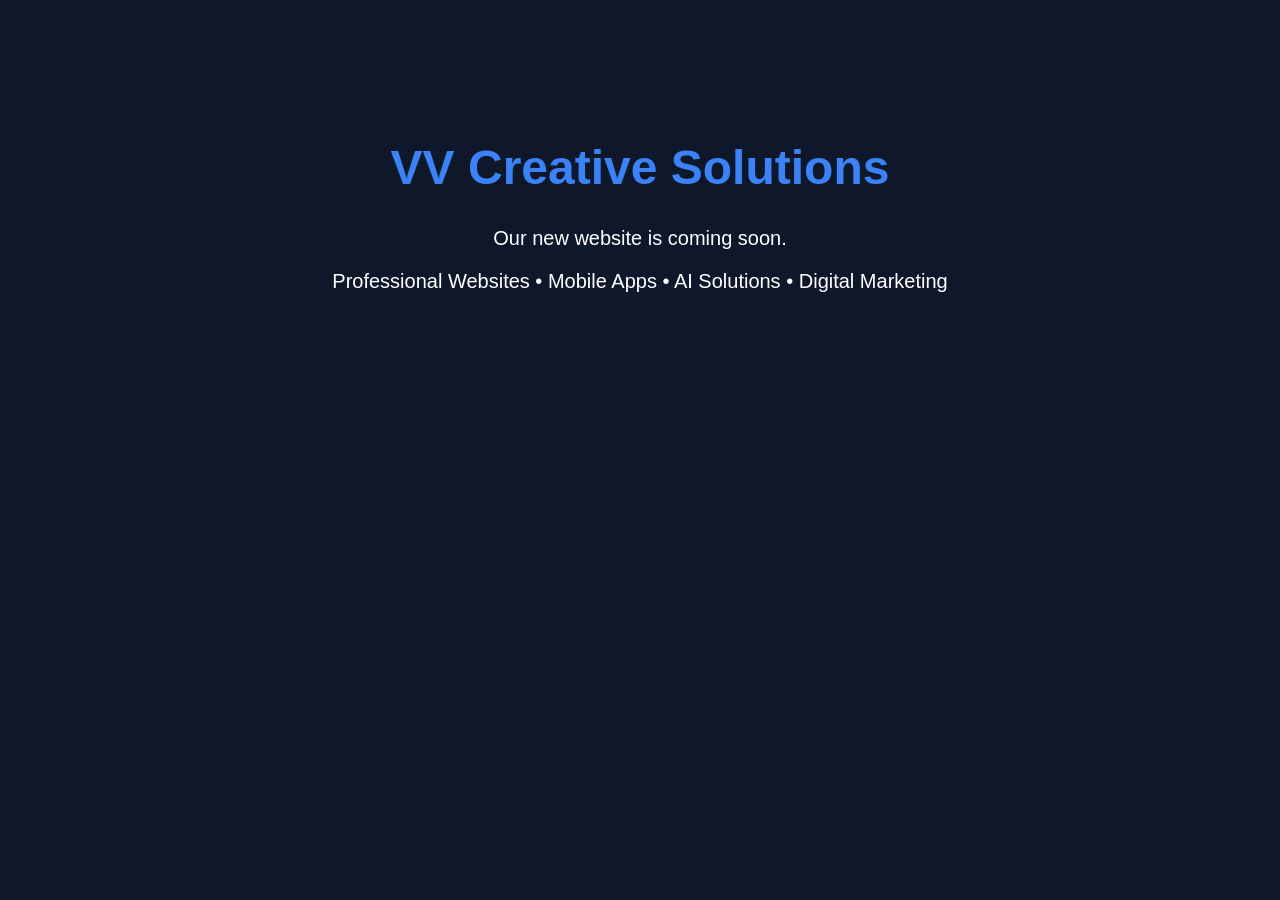
==== index.html @ 83ede67f "Create index.html" ====
<!DOCTYPE html>
<html lang="en">
<head>
    <meta charset="UTF-8">
    <meta name="viewport" content="width=device-width, initial-scale=1.0">
    <title>VV Creative Solutions</title>
    <style>
        body{
            font-family: Arial, sans-serif;
            background:#0f172a;
            color:white;
            text-align:center;
            padding:100px 20px;
        }
        h1{
            font-size:48px;
            color:#3b82f6;
        }
        p{
            font-size:20px;
        }
    </style>
</head>
<body>
    <h1>VV Creative Solutions</h1>
    <p>Our new website is coming soon.</p>
    <p>Professional Websites • Mobile Apps • AI Solutions • Digital Marketing</p>
</body>
</html>
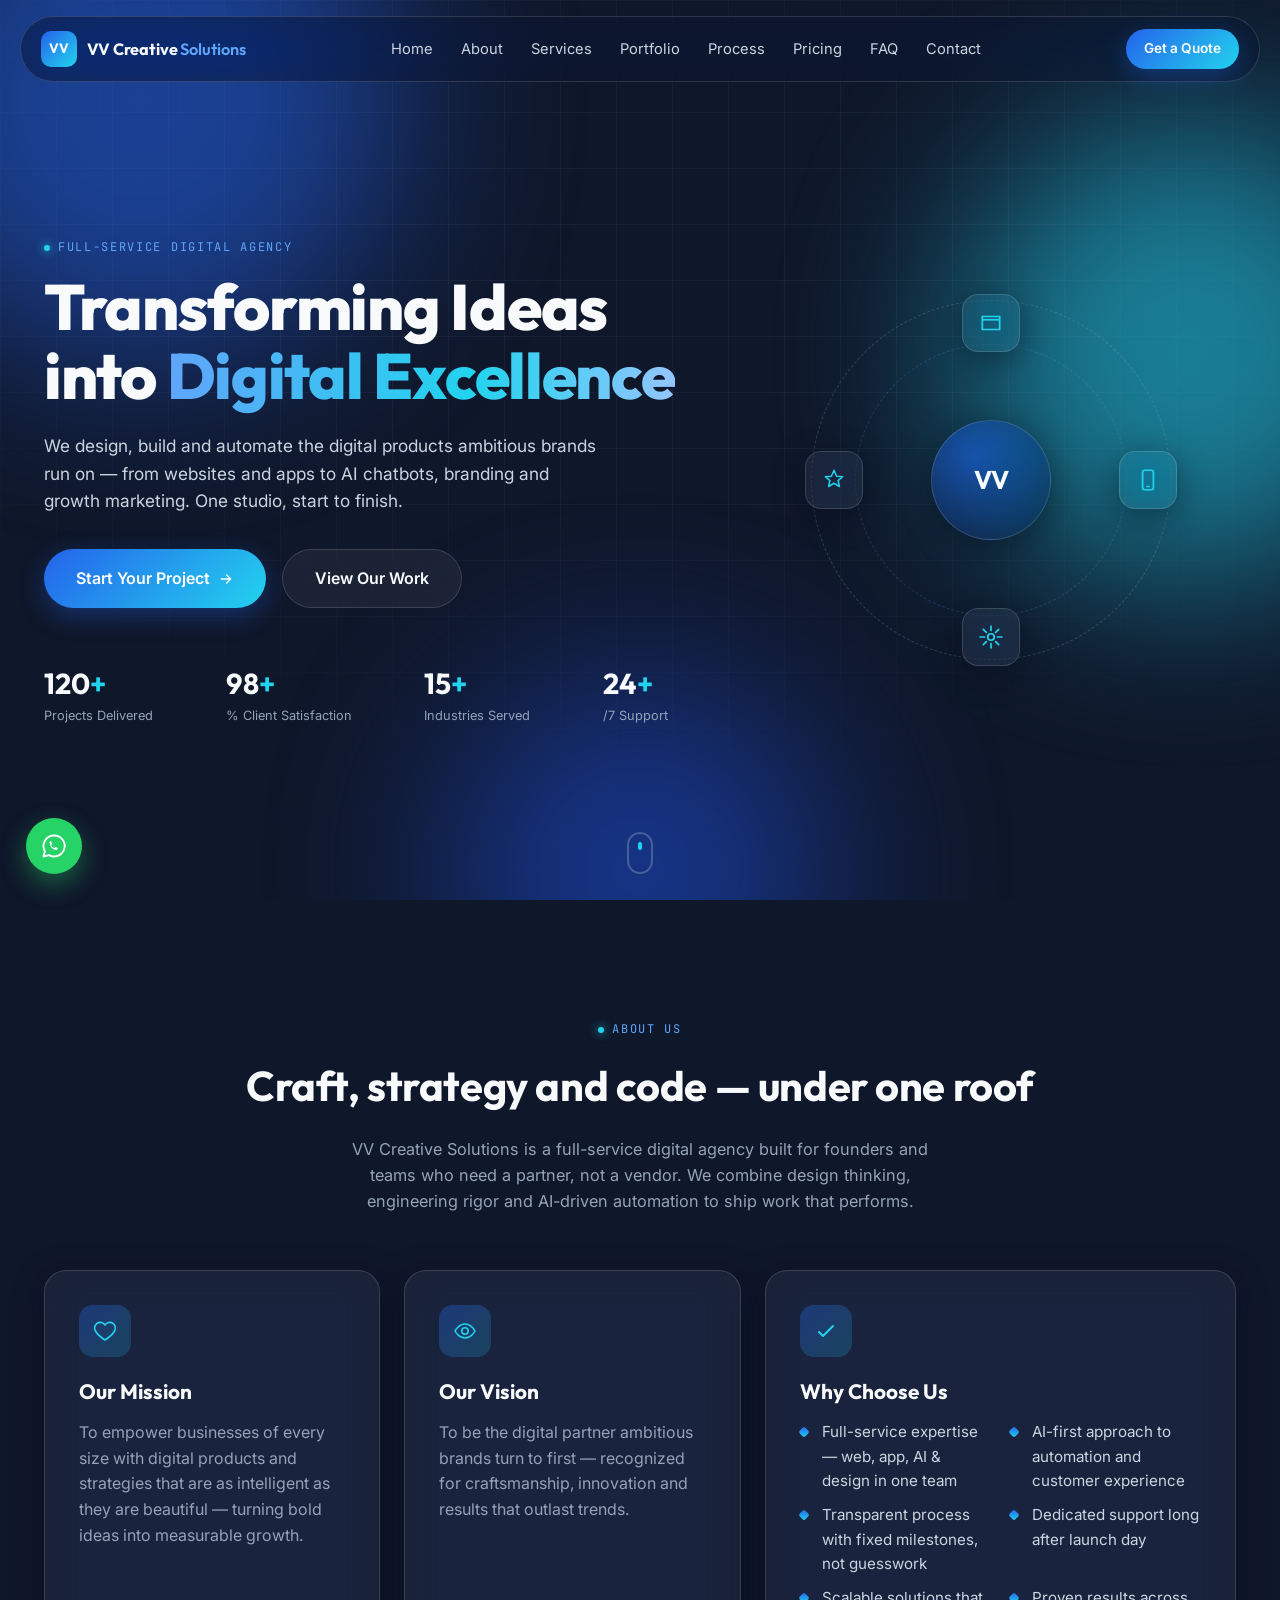
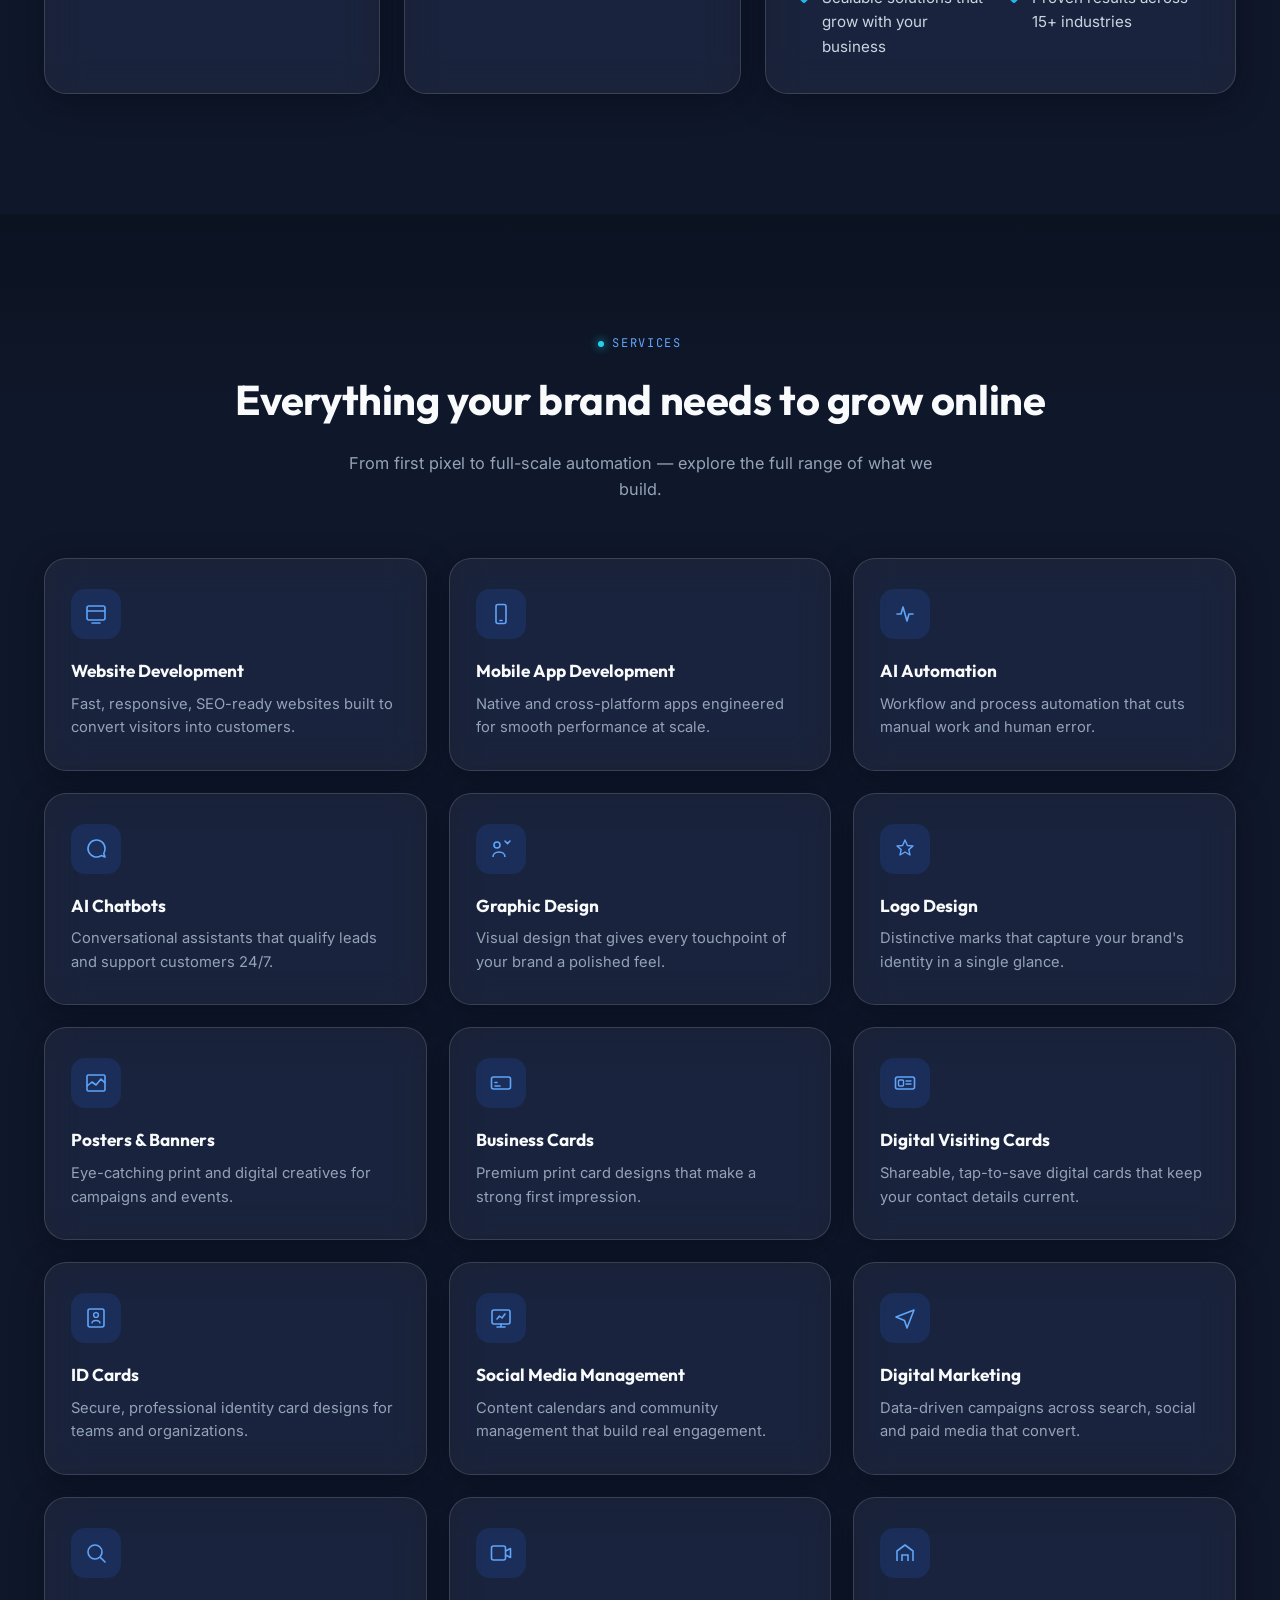
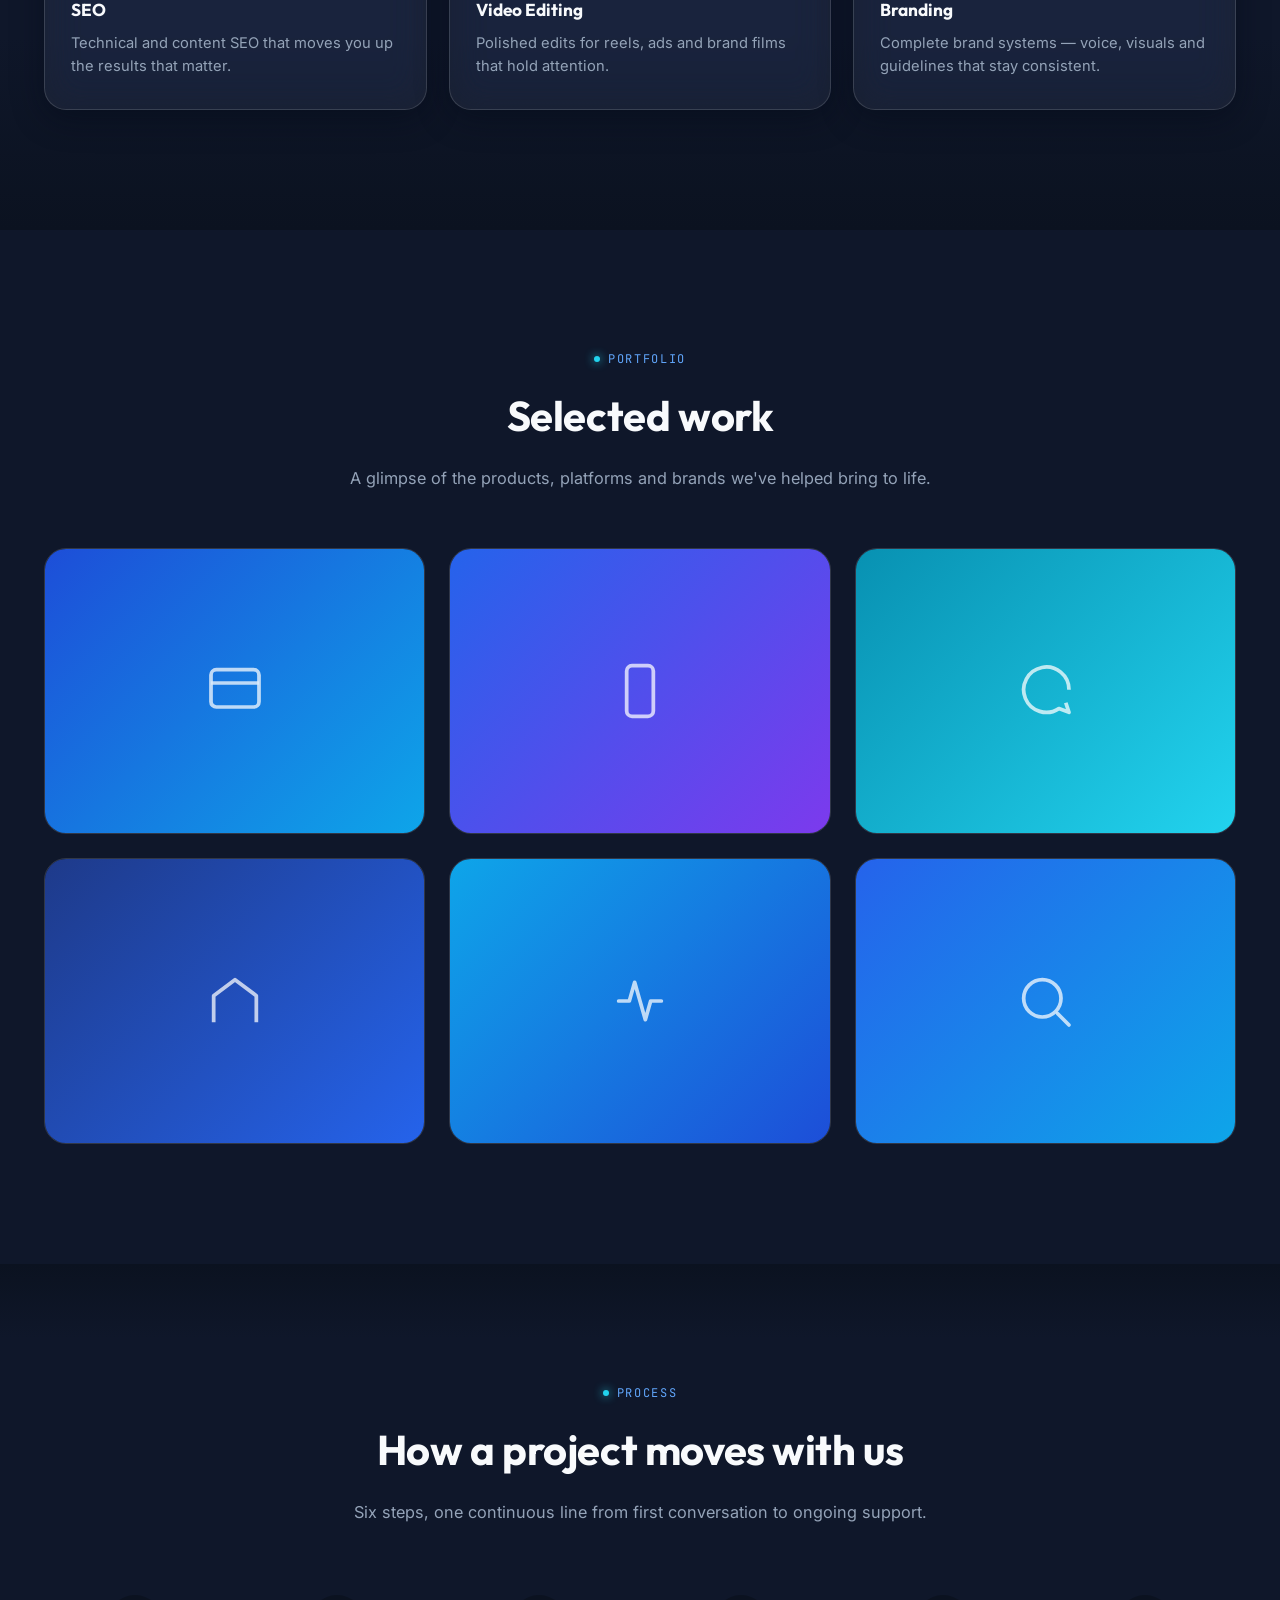
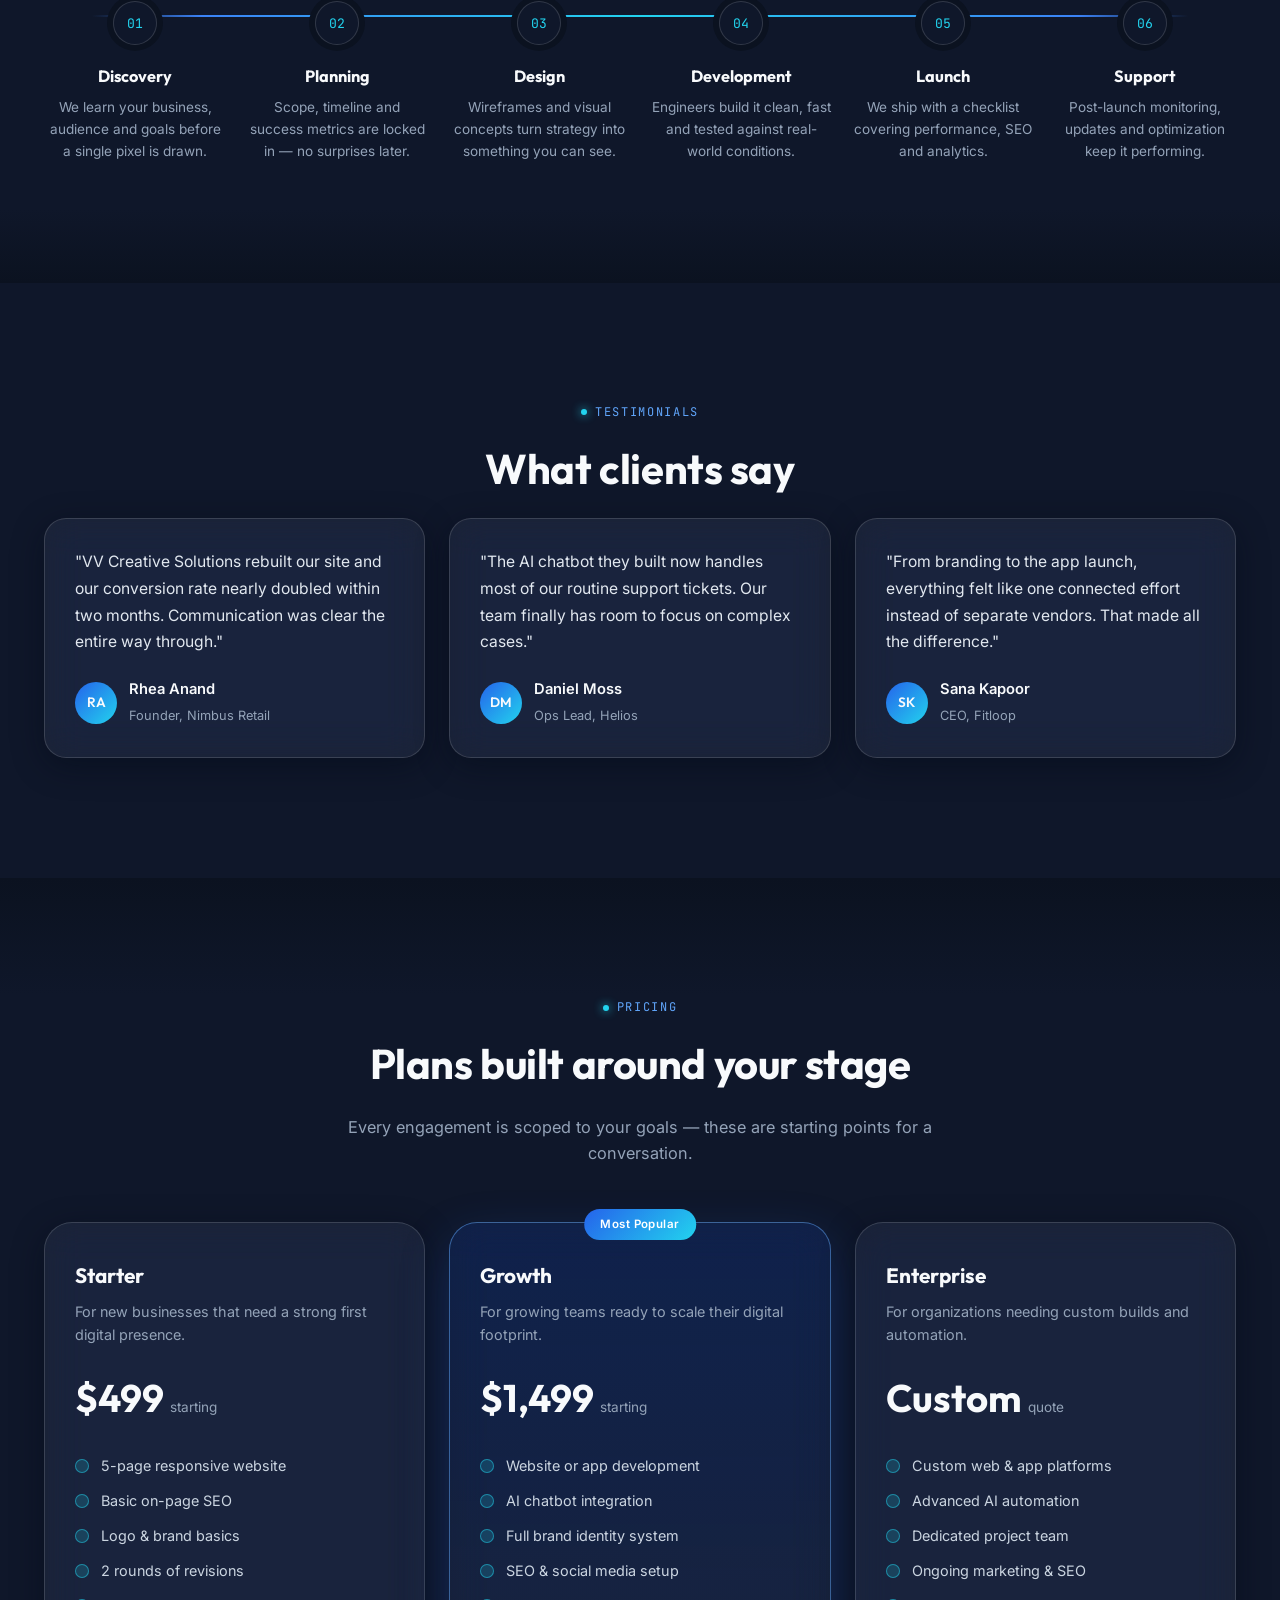
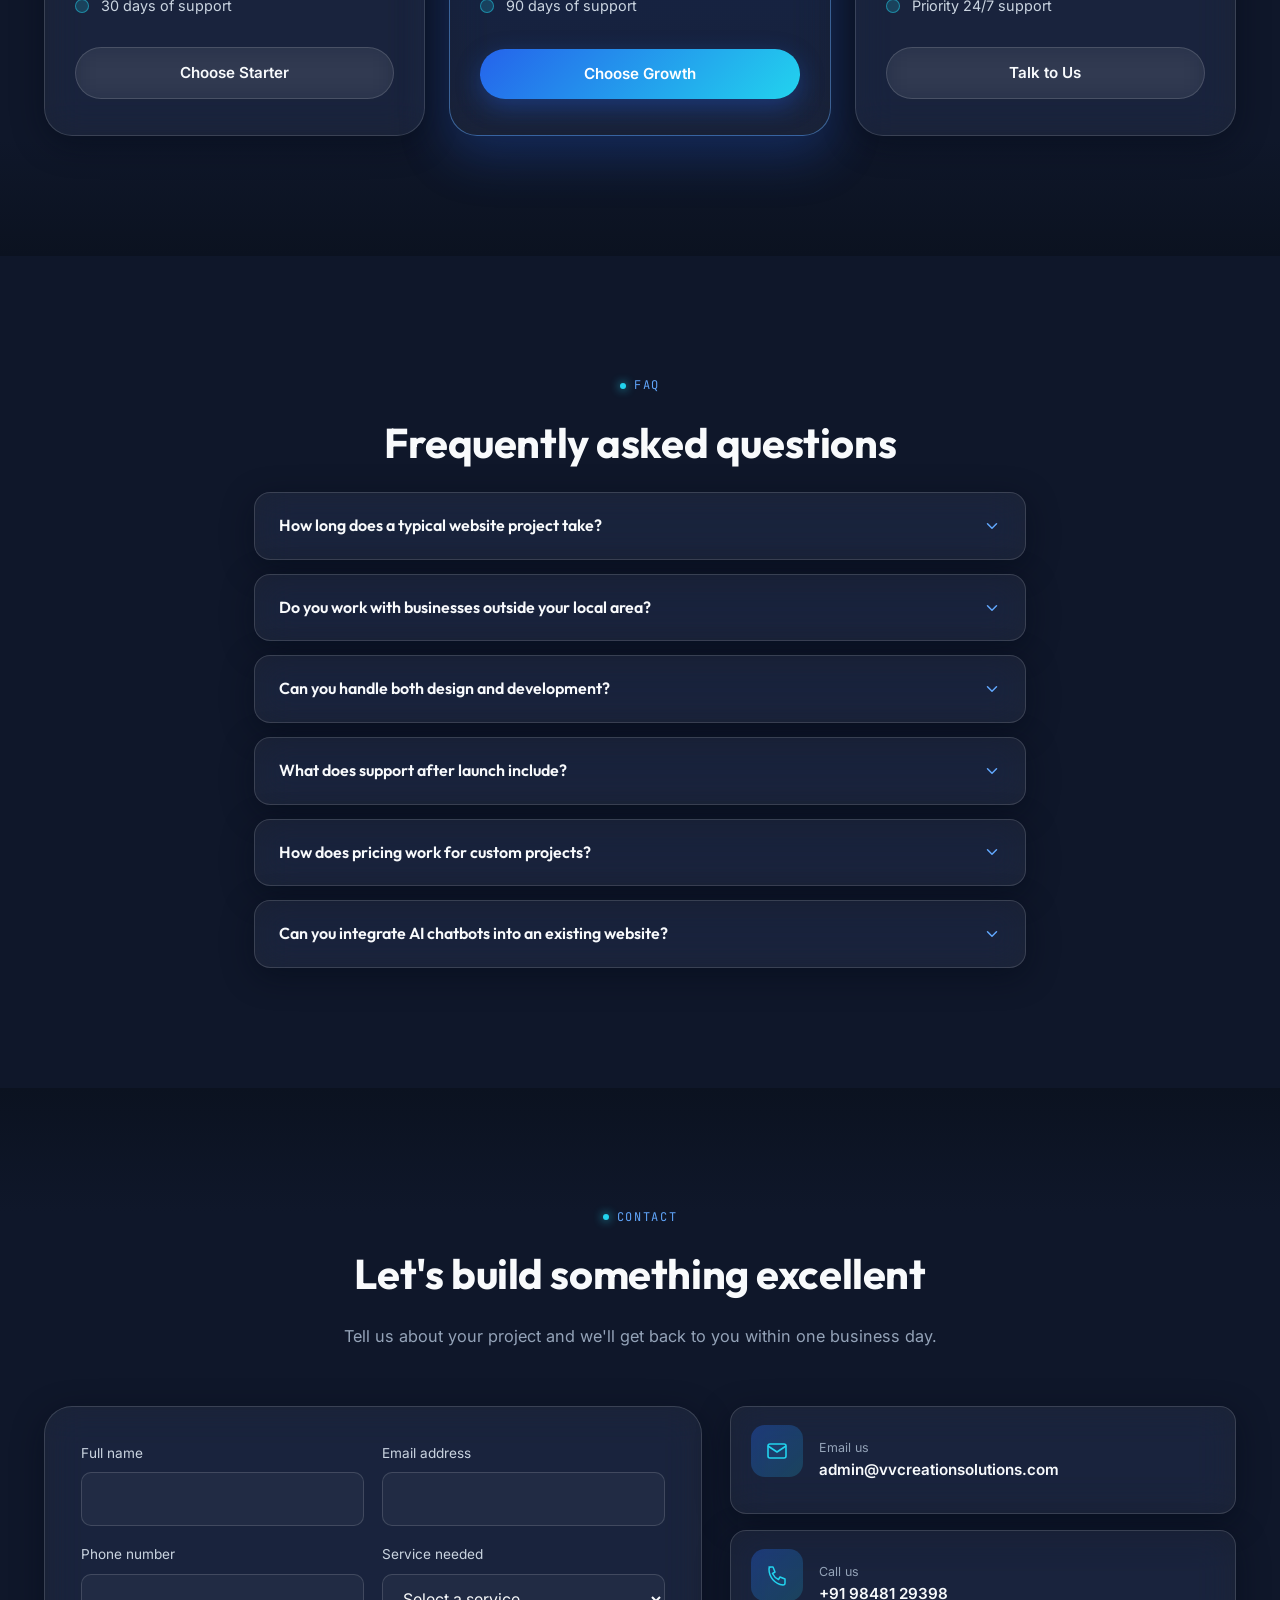
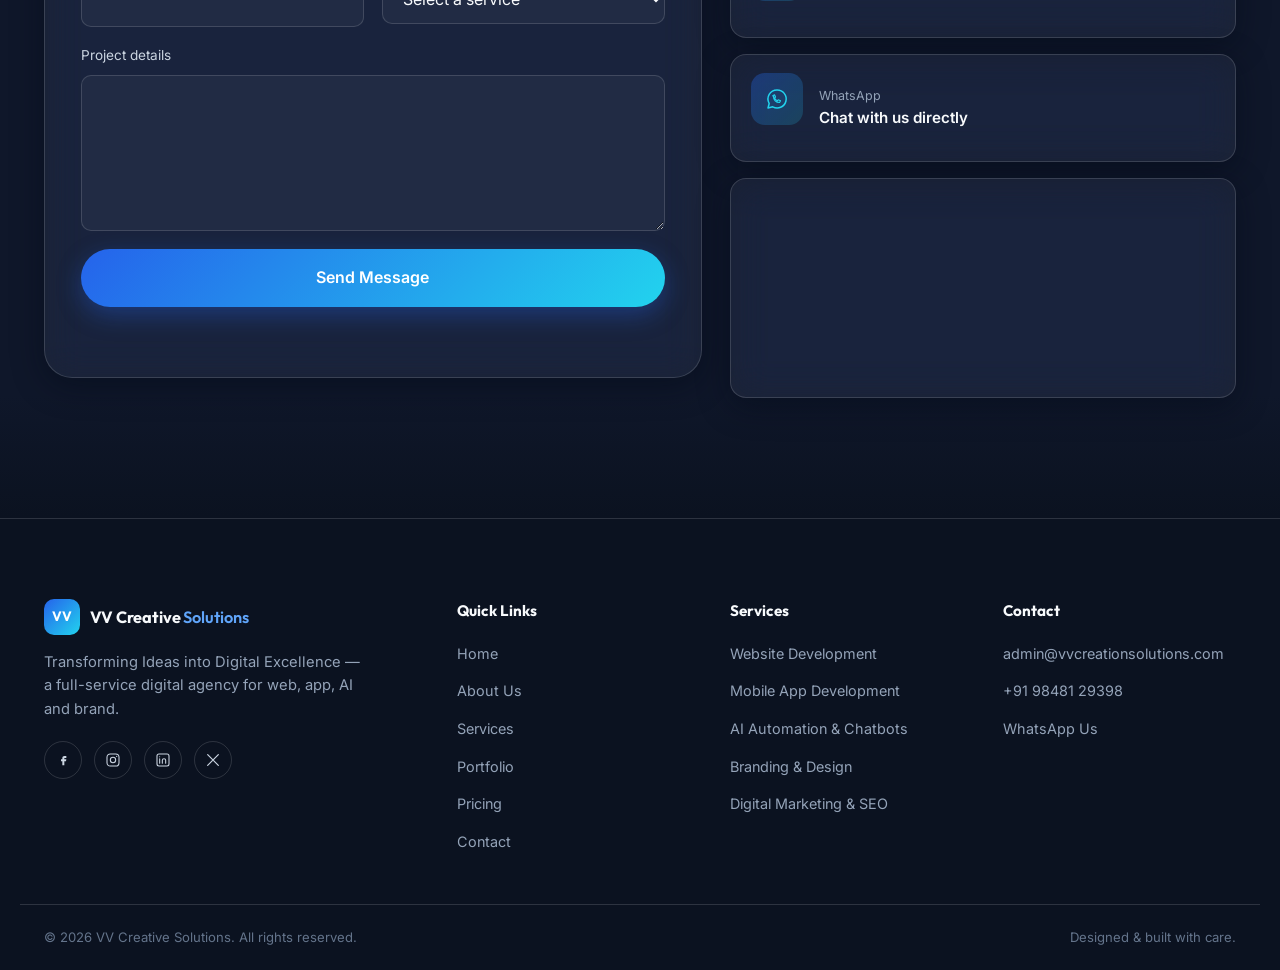
==== commit 4b3a0e0d: "Add files via upload" ====
--- a/index.html
+++ b/index.html
@@ -1,29 +1,668 @@
 <!DOCTYPE html>
 <html lang="en">
 <head>
-    <meta charset="UTF-8">
-    <meta name="viewport" content="width=device-width, initial-scale=1.0">
-    <title>VV Creative Solutions</title>
-    <style>
-        body{
-            font-family: Arial, sans-serif;
-            background:#0f172a;
-            color:white;
-            text-align:center;
-            padding:100px 20px;
-        }
-        h1{
-            font-size:48px;
-            color:#3b82f6;
-        }
-        p{
-            font-size:20px;
-        }
-    </style>
+<meta charset="UTF-8">
+<meta name="viewport" content="width=device-width, initial-scale=1.0">
+<title>VV Creative Solutions | Transforming Ideas into Digital Excellence</title>
+<meta name="description" content="VV Creative Solutions is a full-service digital agency crafting websites, apps, AI automation, chatbots, branding and marketing that turn bold ideas into digital excellence.">
+<meta name="keywords" content="web development, mobile app development, AI automation, AI chatbots, graphic design, logo design, branding, digital marketing, SEO, video editing, VV Creative Solutions">
+<meta name="author" content="VV Creative Solutions">
+<meta name="robots" content="index, follow">
+
+<!-- Open Graph -->
+<meta property="og:type" content="website">
+<meta property="og:title" content="VV Creative Solutions | Transforming Ideas into Digital Excellence">
+<meta property="og:description" content="A full-service digital agency for web, app, AI, design and marketing — built to turn bold ideas into digital excellence.">
+<meta property="og:site_name" content="VV Creative Solutions">
+<meta name="twitter:card" content="summary_large_image">
+<meta name="twitter:title" content="VV Creative Solutions | Transforming Ideas into Digital Excellence">
+<meta name="twitter:description" content="Websites, apps, AI automation, chatbots, branding & marketing — one studio, end to end.">
+
+<!-- Favicon (inline SVG, no extra request) -->
+<link rel="icon" type="image/svg+xml" href="data:image/svg+xml,%3Csvg xmlns='http://www.w3.org/2000/svg' viewBox='0 0 64 64'%3E%3Cdefs%3E%3ClinearGradient id='g' x1='0' y1='0' x2='1' y2='1'%3E%3Cstop offset='0' stop-color='%232563EB'/%3E%3Cstop offset='1' stop-color='%2322D3EE'/%3E%3C/linearGradient%3E%3C/defs%3E%3Crect width='64' height='64' rx='16' fill='%230F172A'/%3E%3Cpath d='M14 16 L32 48 L50 16 L41 16 L32 33 L23 16 Z' fill='url(%23g)'/%3E%3C/svg%3E">
+
+<link rel="preconnect" href="https://fonts.googleapis.com">
+<link rel="preconnect" href="https://fonts.gstatic.com" crossorigin>
+<link href="https://fonts.googleapis.com/css2?family=Outfit:wght@400;500;600;700;800&family=Inter:wght@400;500;600;700&family=JetBrains+Mono:wght@500&display=swap" rel="stylesheet">
+
+<link rel="stylesheet" href="styles.css">
+
+<!-- Structured data for SEO -->
+<script type="application/ld+json">
+{
+  "@context": "https://schema.org",
+  "@type": "ProfessionalService",
+  "name": "VV Creative Solutions",
+  "description": "Full-service digital agency offering web development, mobile app development, AI automation, AI chatbots, graphic design, branding and digital marketing.",
+  "slogan": "Transforming Ideas into Digital Excellence",
+  "areaServed": "Worldwide",
+  "sameAs": []
+}
+</script>
 </head>
 <body>
-    <h1>VV Creative Solutions</h1>
-    <p>Our new website is coming soon.</p>
-    <p>Professional Websites • Mobile Apps • AI Solutions • Digital Marketing</p>
+
+<a class="skip-link" href="#main">Skip to main content</a>
+
+<!-- ================= HEADER ================= -->
+<header class="site-header" id="siteHeader">
+  <nav class="nav-glass" aria-label="Primary">
+    <a href="#home" class="brand">
+      <span class="brand-mark" aria-hidden="true">VV</span>
+      <span class="brand-name">VV Creative<em>Solutions</em></span>
+    </a>
+
+    <ul class="nav-links" id="navLinks">
+      <li><a href="#home">Home</a></li>
+      <li><a href="#about">About</a></li>
+      <li><a href="#services">Services</a></li>
+      <li><a href="#portfolio">Portfolio</a></li>
+      <li><a href="#process">Process</a></li>
+      <li><a href="#pricing">Pricing</a></li>
+      <li><a href="#faq">FAQ</a></li>
+      <li><a href="#contact">Contact</a></li>
+    </ul>
+
+    <a href="#contact" class="btn btn-gradient btn-sm nav-cta">Get a Quote</a>
+
+    <button class="nav-toggle" id="navToggle" aria-label="Toggle navigation menu" aria-expanded="false" aria-controls="navLinks">
+      <span></span><span></span><span></span>
+    </button>
+  </nav>
+</header>
+
+<main id="main">
+
+  <!-- ================= HERO ================= -->
+  <section class="hero" id="home">
+    <div class="aurora" aria-hidden="true">
+      <span class="blob blob-a"></span>
+      <span class="blob blob-b"></span>
+      <span class="blob blob-c"></span>
+      <span class="grid-overlay"></span>
+    </div>
+
+    <div class="hero-inner container">
+      <div class="hero-copy" data-reveal>
+        <p class="eyebrow"><span class="dot"></span>Full-Service Digital Agency</p>
+        <h1 class="hero-title">Transforming Ideas into <span class="text-gradient">Digital Excellence</span></h1>
+        <p class="hero-sub">We design, build and automate the digital products ambitious brands run on — from websites and apps to AI chatbots, branding and growth marketing. One studio, start to finish.</p>
+        <div class="hero-actions">
+          <a href="#contact" class="btn btn-gradient btn-lg">Start Your Project
+            <svg width="18" height="18" viewBox="0 0 24 24" fill="none" aria-hidden="true"><path d="M5 12h14M13 6l6 6-6 6" stroke="currentColor" stroke-width="2" stroke-linecap="round" stroke-linejoin="round"/></svg>
+          </a>
+          <a href="#portfolio" class="btn btn-glass btn-lg">View Our Work</a>
+        </div>
+
+        <div class="hero-stats">
+          <div class="hero-stat"><span class="num" data-count="120">0</span><span class="label">Projects Delivered</span></div>
+          <div class="hero-stat"><span class="num" data-count="98">0</span><span class="label">% Client Satisfaction</span></div>
+          <div class="hero-stat"><span class="num" data-count="15">0</span><span class="label">Industries Served</span></div>
+          <div class="hero-stat"><span class="num" data-count="24">0</span><span class="label">/7 Support</span></div>
+        </div>
+      </div>
+
+      <div class="hero-visual" data-reveal aria-hidden="true">
+        <div class="orbit">
+          <div class="orbit-ring ring-1"></div>
+          <div class="orbit-ring ring-2"></div>
+          <div class="orbit-core glass">
+            <span>VV</span>
+          </div>
+          <div class="orbit-chip chip-1 glass" title="Web Development">
+            <svg viewBox="0 0 24 24" fill="none"><path d="M4 6h16v12H4z" stroke="currentColor" stroke-width="1.6"/><path d="M4 9h16" stroke="currentColor" stroke-width="1.6"/></svg>
+          </div>
+          <div class="orbit-chip chip-2 glass" title="Mobile Apps">
+            <svg viewBox="0 0 24 24" fill="none"><rect x="7" y="3" width="10" height="18" rx="2" stroke="currentColor" stroke-width="1.6"/><path d="M11 18h2" stroke="currentColor" stroke-width="1.6" stroke-linecap="round"/></svg>
+          </div>
+          <div class="orbit-chip chip-3 glass" title="AI Automation">
+            <svg viewBox="0 0 24 24" fill="none"><circle cx="12" cy="12" r="3" stroke="currentColor" stroke-width="1.6"/><path d="M12 2v4M12 18v4M4.9 4.9l2.8 2.8M16.3 16.3l2.8 2.8M2 12h4M18 12h4M4.9 19.1l2.8-2.8M16.3 7.7l2.8-2.8" stroke="currentColor" stroke-width="1.6" stroke-linecap="round"/></svg>
+          </div>
+          <div class="orbit-chip chip-4 glass" title="Brand Design">
+            <svg viewBox="0 0 24 24" fill="none"><path d="M12 3l2.4 5.5L20 9l-4.2 3.6L17 18l-5-3-5 3 1.2-5.4L4 9l5.6-.5L12 3z" stroke="currentColor" stroke-width="1.4" stroke-linejoin="round"/></svg>
+          </div>
+        </div>
+      </div>
+    </div>
+
+    <a href="#about" class="scroll-cue" aria-label="Scroll to content">
+      <span></span>
+    </a>
+  </section>
+
+  <!-- ================= ABOUT ================= -->
+  <section class="section" id="about">
+    <div class="container">
+      <p class="eyebrow center"><span class="dot"></span>About Us</p>
+      <h2 class="section-title center">Craft, strategy and code — under one roof</h2>
+      <p class="section-sub center">VV Creative Solutions is a full-service digital agency built for founders and teams who need a partner, not a vendor. We combine design thinking, engineering rigor and AI-driven automation to ship work that performs.</p>
+
+      <div class="about-grid" data-reveal>
+        <div class="about-card glass">
+          <div class="icon-badge"><svg viewBox="0 0 24 24" fill="none"><path d="M12 21s-7-4.4-9.5-9A5.5 5.5 0 0112 6a5.5 5.5 0 019.5 6c-2.5 4.6-9.5 9-9.5 9z" stroke="currentColor" stroke-width="1.6" stroke-linejoin="round"/></svg></div>
+          <h3>Our Mission</h3>
+          <p>To empower businesses of every size with digital products and strategies that are as intelligent as they are beautiful — turning bold ideas into measurable growth.</p>
+        </div>
+        <div class="about-card glass">
+          <div class="icon-badge"><svg viewBox="0 0 24 24" fill="none"><circle cx="12" cy="12" r="3.2" stroke="currentColor" stroke-width="1.6"/><path d="M2 12s3.6-7 10-7 10 7 10 7-3.6 7-10 7-10-7-10-7z" stroke="currentColor" stroke-width="1.6"/></svg></div>
+          <h3>Our Vision</h3>
+          <p>To be the digital partner ambitious brands turn to first — recognized for craftsmanship, innovation and results that outlast trends.</p>
+        </div>
+        <div class="about-card glass wide">
+          <div class="icon-badge"><svg viewBox="0 0 24 24" fill="none"><path d="M5 13l4 4L19 7" stroke="currentColor" stroke-width="2" stroke-linecap="round" stroke-linejoin="round"/></svg></div>
+          <h3>Why Choose Us</h3>
+          <ul class="why-list">
+            <li>Full-service expertise — web, app, AI &amp; design in one team</li>
+            <li>AI-first approach to automation and customer experience</li>
+            <li>Transparent process with fixed milestones, not guesswork</li>
+            <li>Dedicated support long after launch day</li>
+            <li>Scalable solutions that grow with your business</li>
+            <li>Proven results across 15+ industries</li>
+          </ul>
+        </div>
+      </div>
+    </div>
+  </section>
+
+  <!-- ================= SERVICES ================= -->
+  <section class="section section-alt" id="services">
+    <div class="container">
+      <p class="eyebrow center"><span class="dot"></span>Services</p>
+      <h2 class="section-title center">Everything your brand needs to grow online</h2>
+      <p class="section-sub center">From first pixel to full-scale automation — explore the full range of what we build.</p>
+
+      <div class="services-grid" data-reveal>
+
+        <article class="service-card glass">
+          <div class="service-icon"><svg viewBox="0 0 24 24" fill="none"><rect x="3" y="4" width="18" height="14" rx="2" stroke="currentColor" stroke-width="1.6"/><path d="M3 9h18" stroke="currentColor" stroke-width="1.6"/><path d="M8 21h8" stroke="currentColor" stroke-width="1.6" stroke-linecap="round"/></svg></div>
+          <h3>Website Development</h3>
+          <p>Fast, responsive, SEO-ready websites built to convert visitors into customers.</p>
+        </article>
+
+        <article class="service-card glass">
+          <div class="service-icon"><svg viewBox="0 0 24 24" fill="none"><rect x="7" y="2.5" width="10" height="19" rx="2" stroke="currentColor" stroke-width="1.6"/><path d="M11 18.5h2" stroke="currentColor" stroke-width="1.6" stroke-linecap="round"/></svg></div>
+          <h3>Mobile App Development</h3>
+          <p>Native and cross-platform apps engineered for smooth performance at scale.</p>
+        </article>
+
+        <article class="service-card glass">
+          <div class="service-icon"><svg viewBox="0 0 24 24" fill="none"><path d="M4 12h4l2-7 4 14 2-7h4" stroke="currentColor" stroke-width="1.6" stroke-linecap="round" stroke-linejoin="round"/></svg></div>
+          <h3>AI Automation</h3>
+          <p>Workflow and process automation that cuts manual work and human error.</p>
+        </article>
+
+        <article class="service-card glass">
+          <div class="service-icon"><svg viewBox="0 0 24 24" fill="none"><path d="M21 11.5a8.5 8.5 0 10-3.8 7.1L21 20l-1.2-3.6c.8-1.3 1.2-2.8 1.2-4.9z" stroke="currentColor" stroke-width="1.6" stroke-linejoin="round"/></svg></div>
+          <h3>AI Chatbots</h3>
+          <p>Conversational assistants that qualify leads and support customers 24/7.</p>
+        </article>
+
+        <article class="service-card glass">
+          <div class="service-icon"><svg viewBox="0 0 24 24" fill="none"><circle cx="8" cy="8" r="3" stroke="currentColor" stroke-width="1.6"/><path d="M4 20c0-3 2.5-5 6-5s6 2 6 5" stroke="currentColor" stroke-width="1.6"/><path d="M16 4l2.5 2.5L21 4" stroke="currentColor" stroke-width="1.6" stroke-linecap="round"/></svg></div>
+          <h3>Graphic Design</h3>
+          <p>Visual design that gives every touchpoint of your brand a polished feel.</p>
+        </article>
+
+        <article class="service-card glass">
+          <div class="service-icon"><svg viewBox="0 0 24 24" fill="none"><path d="M12 3l2.4 5.5L20 9l-4.2 3.6L17 18l-5-3-5 3 1.2-5.4L4 9l5.6-.5L12 3z" stroke="currentColor" stroke-width="1.4" stroke-linejoin="round"/></svg></div>
+          <h3>Logo Design</h3>
+          <p>Distinctive marks that capture your brand's identity in a single glance.</p>
+        </article>
+
+        <article class="service-card glass">
+          <div class="service-icon"><svg viewBox="0 0 24 24" fill="none"><rect x="3" y="4" width="18" height="16" rx="1.5" stroke="currentColor" stroke-width="1.6"/><path d="M3 15l5-4 4 3 5-6 4 4" stroke="currentColor" stroke-width="1.6" stroke-linejoin="round"/></svg></div>
+          <h3>Posters &amp; Banners</h3>
+          <p>Eye-catching print and digital creatives for campaigns and events.</p>
+        </article>
+
+        <article class="service-card glass">
+          <div class="service-icon"><svg viewBox="0 0 24 24" fill="none"><rect x="2.5" y="6" width="19" height="12" rx="2" stroke="currentColor" stroke-width="1.6"/><path d="M6 15h5M6 11.5h2" stroke="currentColor" stroke-width="1.6" stroke-linecap="round"/></svg></div>
+          <h3>Business Cards</h3>
+          <p>Premium print card designs that make a strong first impression.</p>
+        </article>
+
+        <article class="service-card glass">
+          <div class="service-icon"><svg viewBox="0 0 24 24" fill="none"><rect x="2.5" y="6" width="19" height="12" rx="2" stroke="currentColor" stroke-width="1.6"/><rect x="5.5" y="9" width="5" height="6" rx="1" stroke="currentColor" stroke-width="1.4"/><path d="M13 10h5M13 13h5" stroke="currentColor" stroke-width="1.4" stroke-linecap="round"/></svg></div>
+          <h3>Digital Visiting Cards</h3>
+          <p>Shareable, tap-to-save digital cards that keep your contact details current.</p>
+        </article>
+
+        <article class="service-card glass">
+          <div class="service-icon"><svg viewBox="0 0 24 24" fill="none"><rect x="4" y="3" width="16" height="18" rx="2" stroke="currentColor" stroke-width="1.6"/><circle cx="12" cy="9" r="2.4" stroke="currentColor" stroke-width="1.4"/><path d="M8 17.5c0-1.9 1.8-3 4-3s4 1.1 4 3" stroke="currentColor" stroke-width="1.4"/></svg></div>
+          <h3>ID Cards</h3>
+          <p>Secure, professional identity card designs for teams and organizations.</p>
+        </article>
+
+        <article class="service-card glass">
+          <div class="service-icon"><svg viewBox="0 0 24 24" fill="none"><rect x="3" y="4" width="18" height="14" rx="2" stroke="currentColor" stroke-width="1.6"/><path d="M8 21h8M12 18v3" stroke="currentColor" stroke-width="1.6" stroke-linecap="round"/><path d="M8 13l2.5-3L13 12l3-4" stroke="currentColor" stroke-width="1.6" stroke-linecap="round" stroke-linejoin="round"/></svg></div>
+          <h3>Social Media Management</h3>
+          <p>Content calendars and community management that build real engagement.</p>
+        </article>
+
+        <article class="service-card glass">
+          <div class="service-icon"><svg viewBox="0 0 24 24" fill="none"><path d="M3 11l18-7-7 18-2.5-7.5L3 11z" stroke="currentColor" stroke-width="1.6" stroke-linejoin="round"/></svg></div>
+          <h3>Digital Marketing</h3>
+          <p>Data-driven campaigns across search, social and paid media that convert.</p>
+        </article>
+
+        <article class="service-card glass">
+          <div class="service-icon"><svg viewBox="0 0 24 24" fill="none"><circle cx="11" cy="11" r="7" stroke="currentColor" stroke-width="1.6"/><path d="M21 21l-4.3-4.3" stroke="currentColor" stroke-width="1.6" stroke-linecap="round"/></svg></div>
+          <h3>SEO</h3>
+          <p>Technical and content SEO that moves you up the results that matter.</p>
+        </article>
+
+        <article class="service-card glass">
+          <div class="service-icon"><svg viewBox="0 0 24 24" fill="none"><rect x="2.5" y="5" width="14" height="14" rx="2" stroke="currentColor" stroke-width="1.6"/><path d="M16.5 10l5-2.5v9L16.5 14" stroke="currentColor" stroke-width="1.6" stroke-linejoin="round"/></svg></div>
+          <h3>Video Editing</h3>
+          <p>Polished edits for reels, ads and brand films that hold attention.</p>
+        </article>
+
+        <article class="service-card glass">
+          <div class="service-icon"><svg viewBox="0 0 24 24" fill="none"><path d="M4 20V10l8-6 8 6v10" stroke="currentColor" stroke-width="1.6" stroke-linejoin="round"/><path d="M9 20v-6h6v6" stroke="currentColor" stroke-width="1.6"/></svg></div>
+          <h3>Branding</h3>
+          <p>Complete brand systems — voice, visuals and guidelines that stay consistent.</p>
+        </article>
+
+      </div>
+    </div>
+  </section>
+
+  <!-- ================= PORTFOLIO ================= -->
+  <section class="section" id="portfolio">
+    <div class="container">
+      <p class="eyebrow center"><span class="dot"></span>Portfolio</p>
+      <h2 class="section-title center">Selected work</h2>
+      <p class="section-sub center">A glimpse of the products, platforms and brands we've helped bring to life.</p>
+
+      <div class="portfolio-grid" data-reveal>
+
+        <article class="portfolio-card">
+          <div class="portfolio-media grad-1">
+            <svg viewBox="0 0 24 24" fill="none"><rect x="3" y="4" width="18" height="14" rx="2" stroke="currentColor" stroke-width="1.4"/><path d="M3 9h18" stroke="currentColor" stroke-width="1.4"/></svg>
+          </div>
+          <div class="portfolio-overlay">
+            <span class="tag">Website Development</span>
+            <h3>Nimbus Retail Platform</h3>
+            <p>Headless e-commerce rebuild with a 40% faster checkout flow.</p>
+            <a href="#contact" class="portfolio-link">View Project →</a>
+          </div>
+        </article>
+
+        <article class="portfolio-card">
+          <div class="portfolio-media grad-2">
+            <svg viewBox="0 0 24 24" fill="none"><rect x="7" y="2.5" width="10" height="19" rx="2" stroke="currentColor" stroke-width="1.4"/></svg>
+          </div>
+          <div class="portfolio-overlay">
+            <span class="tag">Mobile App</span>
+            <h3>Fitloop Companion App</h3>
+            <p>Cross-platform fitness app with real-time coaching and tracking.</p>
+            <a href="#contact" class="portfolio-link">View Project →</a>
+          </div>
+        </article>
+
+        <article class="portfolio-card">
+          <div class="portfolio-media grad-3">
+            <svg viewBox="0 0 24 24" fill="none"><path d="M21 11.5a8.5 8.5 0 10-3.8 7.1L21 20l-1.2-3.6" stroke="currentColor" stroke-width="1.4" stroke-linejoin="round"/></svg>
+          </div>
+          <div class="portfolio-overlay">
+            <span class="tag">AI Chatbot</span>
+            <h3>Helios Support Assistant</h3>
+            <p>AI chatbot resolving 68% of tickets without human hand-off.</p>
+            <a href="#contact" class="portfolio-link">View Project →</a>
+          </div>
+        </article>
+
+        <article class="portfolio-card">
+          <div class="portfolio-media grad-4">
+            <svg viewBox="0 0 24 24" fill="none"><path d="M4 20V10l8-6 8 6v10" stroke="currentColor" stroke-width="1.4" stroke-linejoin="round"/></svg>
+          </div>
+          <div class="portfolio-overlay">
+            <span class="tag">Branding</span>
+            <h3>Arboria Identity System</h3>
+            <p>Full rebrand for a sustainable goods company, shelf to storefront.</p>
+            <a href="#contact" class="portfolio-link">View Project →</a>
+          </div>
+        </article>
+
+        <article class="portfolio-card">
+          <div class="portfolio-media grad-5">
+            <svg viewBox="0 0 24 24" fill="none"><path d="M4 12h4l2-7 4 14 2-7h4" stroke="currentColor" stroke-width="1.4" stroke-linecap="round" stroke-linejoin="round"/></svg>
+          </div>
+          <div class="portfolio-overlay">
+            <span class="tag">AI Automation</span>
+            <h3>Ledger Ops Pipeline</h3>
+            <p>Automated invoicing workflow, cutting processing time by 70%.</p>
+            <a href="#contact" class="portfolio-link">View Project →</a>
+          </div>
+        </article>
+
+        <article class="portfolio-card">
+          <div class="portfolio-media grad-6">
+            <svg viewBox="0 0 24 24" fill="none"><circle cx="11" cy="11" r="7" stroke="currentColor" stroke-width="1.4"/><path d="M21 21l-4.3-4.3" stroke="currentColor" stroke-width="1.4" stroke-linecap="round"/></svg>
+          </div>
+          <div class="portfolio-overlay">
+            <span class="tag">SEO &amp; Marketing</span>
+            <h3>Northwind SEO Growth</h3>
+            <p>Organic traffic up 3.2x in nine months through technical SEO.</p>
+            <a href="#contact" class="portfolio-link">View Project →</a>
+          </div>
+        </article>
+
+      </div>
+    </div>
+  </section>
+
+  <!-- ================= PROCESS ================= -->
+  <section class="section section-alt" id="process">
+    <div class="container">
+      <p class="eyebrow center"><span class="dot"></span>Process</p>
+      <h2 class="section-title center">How a project moves with us</h2>
+      <p class="section-sub center">Six steps, one continuous line from first conversation to ongoing support.</p>
+
+      <div class="timeline" data-reveal>
+        <div class="timeline-line" aria-hidden="true"></div>
+
+        <div class="timeline-step">
+          <span class="step-num">01</span>
+          <h3>Discovery</h3>
+          <p>We learn your business, audience and goals before a single pixel is drawn.</p>
+        </div>
+        <div class="timeline-step">
+          <span class="step-num">02</span>
+          <h3>Planning</h3>
+          <p>Scope, timeline and success metrics are locked in — no surprises later.</p>
+        </div>
+        <div class="timeline-step">
+          <span class="step-num">03</span>
+          <h3>Design</h3>
+          <p>Wireframes and visual concepts turn strategy into something you can see.</p>
+        </div>
+        <div class="timeline-step">
+          <span class="step-num">04</span>
+          <h3>Development</h3>
+          <p>Engineers build it clean, fast and tested against real-world conditions.</p>
+        </div>
+        <div class="timeline-step">
+          <span class="step-num">05</span>
+          <h3>Launch</h3>
+          <p>We ship with a checklist covering performance, SEO and analytics.</p>
+        </div>
+        <div class="timeline-step">
+          <span class="step-num">06</span>
+          <h3>Support</h3>
+          <p>Post-launch monitoring, updates and optimization keep it performing.</p>
+        </div>
+      </div>
+    </div>
+  </section>
+
+  <!-- ================= TESTIMONIALS ================= -->
+  <section class="section" id="testimonials">
+    <div class="container">
+      <p class="eyebrow center"><span class="dot"></span>Testimonials</p>
+      <h2 class="section-title center">What clients say</h2>
+
+      <div class="testimonial-grid" data-reveal>
+        <blockquote class="testimonial-card glass">
+          <p>"VV Creative Solutions rebuilt our site and our conversion rate nearly doubled within two months. Communication was clear the entire way through."</p>
+          <footer><span class="avatar" aria-hidden="true">RA</span><div><cite>Rhea Anand</cite><span class="role">Founder, Nimbus Retail</span></div></footer>
+        </blockquote>
+        <blockquote class="testimonial-card glass">
+          <p>"The AI chatbot they built now handles most of our routine support tickets. Our team finally has room to focus on complex cases."</p>
+          <footer><span class="avatar" aria-hidden="true">DM</span><div><cite>Daniel Moss</cite><span class="role">Ops Lead, Helios</span></div></footer>
+        </blockquote>
+        <blockquote class="testimonial-card glass">
+          <p>"From branding to the app launch, everything felt like one connected effort instead of separate vendors. That made all the difference."</p>
+          <footer><span class="avatar" aria-hidden="true">SK</span><div><cite>Sana Kapoor</cite><span class="role">CEO, Fitloop</span></div></footer>
+        </blockquote>
+      </div>
+    </div>
+  </section>
+
+  <!-- ================= PRICING ================= -->
+  <section class="section section-alt" id="pricing">
+    <div class="container">
+      <p class="eyebrow center"><span class="dot"></span>Pricing</p>
+      <h2 class="section-title center">Plans built around your stage</h2>
+      <p class="section-sub center">Every engagement is scoped to your goals — these are starting points for a conversation.</p>
+
+      <div class="pricing-grid" data-reveal>
+
+        <div class="pricing-card glass">
+          <h3>Starter</h3>
+          <p class="pricing-desc">For new businesses that need a strong first digital presence.</p>
+          <p class="price">$499<span>starting</span></p>
+          <ul class="pricing-features">
+            <li>5-page responsive website</li>
+            <li>Basic on-page SEO</li>
+            <li>Logo &amp; brand basics</li>
+            <li>2 rounds of revisions</li>
+            <li>30 days of support</li>
+          </ul>
+          <a href="#contact" class="btn btn-glass btn-block">Choose Starter</a>
+        </div>
+
+        <div class="pricing-card glass featured">
+          <span class="badge">Most Popular</span>
+          <h3>Growth</h3>
+          <p class="pricing-desc">For growing teams ready to scale their digital footprint.</p>
+          <p class="price">$1,499<span>starting</span></p>
+          <ul class="pricing-features">
+            <li>Website or app development</li>
+            <li>AI chatbot integration</li>
+            <li>Full brand identity system</li>
+            <li>SEO &amp; social media setup</li>
+            <li>90 days of support</li>
+          </ul>
+          <a href="#contact" class="btn btn-gradient btn-block">Choose Growth</a>
+        </div>
+
+        <div class="pricing-card glass">
+          <h3>Enterprise</h3>
+          <p class="pricing-desc">For organizations needing custom builds and automation.</p>
+          <p class="price">Custom<span>quote</span></p>
+          <ul class="pricing-features">
+            <li>Custom web &amp; app platforms</li>
+            <li>Advanced AI automation</li>
+            <li>Dedicated project team</li>
+            <li>Ongoing marketing &amp; SEO</li>
+            <li>Priority 24/7 support</li>
+          </ul>
+          <a href="#contact" class="btn btn-glass btn-block">Talk to Us</a>
+        </div>
+
+      </div>
+    </div>
+  </section>
+
+  <!-- ================= FAQ ================= -->
+  <section class="section" id="faq">
+    <div class="container container-narrow">
+      <p class="eyebrow center"><span class="dot"></span>FAQ</p>
+      <h2 class="section-title center">Frequently asked questions</h2>
+
+      <div class="accordion" data-reveal>
+        <div class="accordion-item glass">
+          <button class="accordion-trigger" aria-expanded="false">
+            <span>How long does a typical website project take?</span>
+            <svg viewBox="0 0 24 24" fill="none"><path d="M6 9l6 6 6-6" stroke="currentColor" stroke-width="2" stroke-linecap="round" stroke-linejoin="round"/></svg>
+          </button>
+          <div class="accordion-panel"><p>Most websites launch in 3–6 weeks depending on scope. Larger platforms or app builds are scoped individually after discovery.</p></div>
+        </div>
+        <div class="accordion-item glass">
+          <button class="accordion-trigger" aria-expanded="false">
+            <span>Do you work with businesses outside your local area?</span>
+            <svg viewBox="0 0 24 24" fill="none"><path d="M6 9l6 6 6-6" stroke="currentColor" stroke-width="2" stroke-linecap="round" stroke-linejoin="round"/></svg>
+          </button>
+          <div class="accordion-panel"><p>Yes. We work with clients remotely across time zones, with regular check-ins over call, email and WhatsApp.</p></div>
+        </div>
+        <div class="accordion-item glass">
+          <button class="accordion-trigger" aria-expanded="false">
+            <span>Can you handle both design and development?</span>
+            <svg viewBox="0 0 24 24" fill="none"><path d="M6 9l6 6 6-6" stroke="currentColor" stroke-width="2" stroke-linecap="round" stroke-linejoin="round"/></svg>
+          </button>
+          <div class="accordion-panel"><p>Yes — design, development, AI automation and marketing all sit under one roof, so nothing gets lost between vendors.</p></div>
+        </div>
+        <div class="accordion-item glass">
+          <button class="accordion-trigger" aria-expanded="false">
+            <span>What does support after launch include?</span>
+            <svg viewBox="0 0 24 24" fill="none"><path d="M6 9l6 6 6-6" stroke="currentColor" stroke-width="2" stroke-linecap="round" stroke-linejoin="round"/></svg>
+          </button>
+          <div class="accordion-panel"><p>Bug fixes, minor updates, uptime monitoring and a direct line to our team. Extended support plans are available for ongoing changes.</p></div>
+        </div>
+        <div class="accordion-item glass">
+          <button class="accordion-trigger" aria-expanded="false">
+            <span>How does pricing work for custom projects?</span>
+            <svg viewBox="0 0 24 24" fill="none"><path d="M6 9l6 6 6-6" stroke="currentColor" stroke-width="2" stroke-linecap="round" stroke-linejoin="round"/></svg>
+          </button>
+          <div class="accordion-panel"><p>After a short discovery call, we send a fixed-scope proposal so you know the full cost before work begins — no hourly surprises.</p></div>
+        </div>
+        <div class="accordion-item glass">
+          <button class="accordion-trigger" aria-expanded="false">
+            <span>Can you integrate AI chatbots into an existing website?</span>
+            <svg viewBox="0 0 24 24" fill="none"><path d="M6 9l6 6 6-6" stroke="currentColor" stroke-width="2" stroke-linecap="round" stroke-linejoin="round"/></svg>
+          </button>
+          <div class="accordion-panel"><p>Yes, we can integrate a chatbot into most existing websites and platforms without a full rebuild.</p></div>
+        </div>
+      </div>
+    </div>
+  </section>
+
+  <!-- ================= CONTACT ================= -->
+  <section class="section section-alt" id="contact">
+    <div class="container">
+      <p class="eyebrow center"><span class="dot"></span>Contact</p>
+      <h2 class="section-title center">Let's build something excellent</h2>
+      <p class="section-sub center">Tell us about your project and we'll get back to you within one business day.</p>
+
+      <div class="contact-grid" data-reveal>
+
+        <form class="contact-form glass" id="contactForm" novalidate>
+          <div class="form-row">
+            <div class="field">
+              <label for="name">Full name</label>
+              <input type="text" id="name" name="name" required autocomplete="name">
+            </div>
+            <div class="field">
+              <label for="email">Email address</label>
+              <input type="email" id="email" name="email" required autocomplete="email">
+            </div>
+          </div>
+          <div class="form-row">
+            <div class="field">
+              <label for="phone">Phone number</label>
+              <input type="tel" id="phone" name="phone" autocomplete="tel">
+            </div>
+            <div class="field">
+              <label for="service">Service needed</label>
+              <select id="service" name="service">
+                <option value="">Select a service</option>
+                <option>Website Development</option>
+                <option>Mobile App Development</option>
+                <option>AI Automation</option>
+                <option>AI Chatbots</option>
+                <option>Graphic Design &amp; Branding</option>
+                <option>Digital Marketing &amp; SEO</option>
+                <option>Other</option>
+              </select>
+            </div>
+          </div>
+          <div class="field">
+            <label for="message">Project details</label>
+            <textarea id="message" name="message" rows="5" required></textarea>
+          </div>
+          <button type="submit" class="btn btn-gradient btn-block btn-lg">Send Message</button>
+          <p class="form-note" id="formNote" role="status" aria-live="polite"></p>
+        </form>
+
+        <div class="contact-side">
+          <a class="contact-info-card glass" href="mailto:admin@vvcreationsolutions.com">
+            <div class="icon-badge"><svg viewBox="0 0 24 24" fill="none"><rect x="3" y="5" width="18" height="14" rx="2" stroke="currentColor" stroke-width="1.6"/><path d="M3 7l9 6 9-6" stroke="currentColor" stroke-width="1.6" stroke-linejoin="round"/></svg></div>
+            <div><span class="label">Email us</span><span class="value">admin@vvcreationsolutions.com</span></div>
+          </a>
+          <a class="contact-info-card glass" href="tel:+919848129398">
+            <div class="icon-badge"><svg viewBox="0 0 24 24" fill="none"><path d="M4 4h4l2 5-2.5 1.5a12 12 0 006 6L15 14l5 2v4a2 2 0 01-2 2A16 16 0 014 6a2 2 0 012-2z" stroke="currentColor" stroke-width="1.5" stroke-linejoin="round"/></svg></div>
+            <div><span class="label">Call us</span><span class="value">+91 98481 29398</span></div>
+          </a>
+          <a class="contact-info-card glass" href="https://wa.me/919848129398" target="_blank" rel="noopener">
+            <div class="icon-badge"><svg viewBox="0 0 24 24" fill="none"><path d="M12 3a9 9 0 00-7.8 13.5L3 21l4.7-1.2A9 9 0 1012 3z" stroke="currentColor" stroke-width="1.5" stroke-linejoin="round"/><path d="M8.5 9.5c0 3.5 2.5 6 6 6l1-1.7-2.3-1-1 1a5.8 5.8 0 01-2.7-2.7l1-1-1-2.3-1.7 1z" stroke="currentColor" stroke-width="1.2" stroke-linejoin="round"/></svg></div>
+            <div><span class="label">WhatsApp</span><span class="value">Chat with us directly</span></div>
+          </a>
+
+          <div class="map-card glass">
+            <iframe title="VV Creative Solutions location" loading="lazy" referrerpolicy="no-referrer-when-downgrade" src="https://www.google.com/maps?q=Hyderabad,Telangana,India&output=embed"></iframe>
+          </div>
+        </div>
+      </div>
+    </div>
+  </section>
+
+</main>
+
+<!-- ================= FOOTER ================= -->
+<footer class="site-footer">
+  <div class="container footer-grid">
+    <div class="footer-brand">
+      <a href="#home" class="brand">
+        <span class="brand-mark" aria-hidden="true">VV</span>
+        <span class="brand-name">VV Creative<em>Solutions</em></span>
+      </a>
+      <p>Transforming Ideas into Digital Excellence — a full-service digital agency for web, app, AI and brand.</p>
+      <div class="socials">
+        <a href="#" aria-label="Facebook"><svg viewBox="0 0 24 24" fill="none"><path d="M14 9h3V6h-3c-1.7 0-3 1.3-3 3v2H9v3h2v6h3v-6h2.5l.5-3H14V9.5c0-.3.2-.5.5-.5z" fill="currentColor"/></svg></a>
+        <a href="#" aria-label="Instagram"><svg viewBox="0 0 24 24" fill="none"><rect x="3" y="3" width="18" height="18" rx="5" stroke="currentColor" stroke-width="1.6"/><circle cx="12" cy="12" r="4" stroke="currentColor" stroke-width="1.6"/><circle cx="17.5" cy="6.5" r="1" fill="currentColor"/></svg></a>
+        <a href="#" aria-label="LinkedIn"><svg viewBox="0 0 24 24" fill="none"><rect x="3" y="3" width="18" height="18" rx="3" stroke="currentColor" stroke-width="1.6"/><path d="M7 10v7M7 7v.01M11 17v-4.5c0-1.4 1-2.5 2.5-2.5S16 11.1 16 12.5V17" stroke="currentColor" stroke-width="1.6" stroke-linecap="round"/></svg></a>
+        <a href="#" aria-label="X / Twitter"><svg viewBox="0 0 24 24" fill="none"><path d="M4 4l16 16M20 4L4 20" stroke="currentColor" stroke-width="1.8" stroke-linecap="round"/></svg></a>
+      </div>
+    </div>
+
+    <div class="footer-col">
+      <h4>Quick Links</h4>
+      <ul>
+        <li><a href="#home">Home</a></li>
+        <li><a href="#about">About Us</a></li>
+        <li><a href="#services">Services</a></li>
+        <li><a href="#portfolio">Portfolio</a></li>
+        <li><a href="#pricing">Pricing</a></li>
+        <li><a href="#contact">Contact</a></li>
+      </ul>
+    </div>
+
+    <div class="footer-col">
+      <h4>Services</h4>
+      <ul>
+        <li><a href="#services">Website Development</a></li>
+        <li><a href="#services">Mobile App Development</a></li>
+        <li><a href="#services">AI Automation &amp; Chatbots</a></li>
+        <li><a href="#services">Branding &amp; Design</a></li>
+        <li><a href="#services">Digital Marketing &amp; SEO</a></li>
+      </ul>
+    </div>
+
+    <div class="footer-col">
+      <h4>Contact</h4>
+      <ul>
+        <li><a href="mailto:admin@vvcreationsolutions.com">admin@vvcreationsolutions.com</a></li>
+        <li><a href="tel:+919848129398">+91 98481 29398</a></li>
+        <li><a href="https://wa.me/919848129398" target="_blank" rel="noopener">WhatsApp Us</a></li>
+      </ul>
+    </div>
+  </div>
+
+  <div class="footer-bottom container">
+    <p>© <span id="year"></span> VV Creative Solutions. All rights reserved.</p>
+    <p>Designed &amp; built with care.</p>
+  </div>
+</footer>
+
+<a href="https://wa.me/919848129398" class="whatsapp-float" target="_blank" rel="noopener" aria-label="Chat with us on WhatsApp">
+  <svg viewBox="0 0 24 24" fill="none"><path d="M12 3a9 9 0 00-7.8 13.5L3 21l4.7-1.2A9 9 0 1012 3z" stroke="currentColor" stroke-width="1.6" stroke-linejoin="round"/><path d="M8.5 9.5c0 3.5 2.5 6 6 6l1-1.7-2.3-1-1 1a5.8 5.8 0 01-2.7-2.7l1-1-1-2.3-1.7 1z" fill="currentColor"/></svg>
+</a>
+
+<button id="backToTop" class="back-to-top" aria-label="Back to top">
+  <svg viewBox="0 0 24 24" fill="none"><path d="M12 19V5M5 12l7-7 7 7" stroke="currentColor" stroke-width="2" stroke-linecap="round" stroke-linejoin="round"/></svg>
+</button>
+
+<script src="script.js"></script>
 </body>
 </html>
--- a/styles.css
+++ b/styles.css
@@ -0,0 +1,569 @@
+/* =========================================================
+   VV Creative Solutions — Design Tokens
+========================================================= */
+:root{
+  --navy-950:#0B1220;
+  --navy-900:#0F172A;
+  --navy-800:#141E33;
+  --navy-700:#1B2A47;
+  --blue-600:#2563EB;
+  --blue-500:#3B82F6;
+  --blue-400:#60A5FA;
+  --cyan-400:#22D3EE;
+  --white:#F8FAFC;
+  --slate-300:#CBD5E1;
+  --slate-400:#94A3B8;
+  --slate-500:#64748B;
+
+  --glass-bg: rgba(255,255,255,0.055);
+  --glass-bg-strong: rgba(255,255,255,0.09);
+  --glass-border: rgba(255,255,255,0.14);
+  --glass-shadow: 0 8px 32px rgba(2,8,23,0.45);
+
+  --grad-primary: linear-gradient(135deg,#2563EB 0%, #22D3EE 100%);
+  --grad-text: linear-gradient(90deg,#60A5FA 0%, #22D3EE 60%, #93C5FD 100%);
+
+  --radius-xl:28px;
+  --radius-lg:22px;
+  --radius-md:16px;
+  --radius-sm:10px;
+
+  --font-display:'Outfit', sans-serif;
+  --font-body:'Inter', sans-serif;
+  --font-mono:'JetBrains Mono', monospace;
+
+  --ease: cubic-bezier(.22,.9,.32,1);
+  --container-w: 1240px;
+}
+
+/* =========================================================
+   Reset
+========================================================= */
+*,*::before,*::after{ box-sizing:border-box; margin:0; padding:0; }
+html{ scroll-behavior:smooth; }
+img,svg{ display:block; max-width:100%; }
+a{ color:inherit; text-decoration:none; }
+ul{ list-style:none; }
+button{ font:inherit; cursor:pointer; border:none; background:none; color:inherit; }
+input,textarea,select{ font:inherit; color:inherit; }
+
+body{
+  background:var(--navy-900);
+  color:var(--white);
+  font-family:var(--font-body);
+  line-height:1.6;
+  -webkit-font-smoothing:antialiased;
+  overflow-x:hidden;
+}
+
+.container{ width:100%; max-width:var(--container-w); margin-inline:auto; padding-inline:24px; }
+.container-narrow{ max-width:820px; }
+
+.skip-link{
+  position:absolute; left:-999px; top:0; background:var(--blue-600); color:#fff;
+  padding:12px 18px; border-radius:0 0 10px 0; z-index:999;
+}
+.skip-link:focus{ left:0; }
+
+:focus-visible{ outline:2px solid var(--cyan-400); outline-offset:3px; border-radius:4px; }
+
+/* =========================================================
+   Glass utility
+========================================================= */
+.glass{
+  background:var(--glass-bg);
+  border:1px solid var(--glass-border);
+  backdrop-filter:blur(18px) saturate(140%);
+  -webkit-backdrop-filter:blur(18px) saturate(140%);
+  box-shadow:var(--glass-shadow);
+}
+
+/* =========================================================
+   Typography
+========================================================= */
+.eyebrow{
+  display:inline-flex; align-items:center; gap:8px;
+  font-family:var(--font-mono); font-size:.75rem; letter-spacing:.14em; text-transform:uppercase;
+  color:var(--blue-400); margin-bottom:14px;
+}
+.eyebrow .dot{ width:6px; height:6px; border-radius:50%; background:var(--cyan-400); box-shadow:0 0 10px var(--cyan-400); }
+.eyebrow.center{ display:flex; justify-content:center; }
+
+.section-title{
+  font-family:var(--font-display); font-weight:700;
+  font-size:clamp(1.8rem, 3.4vw, 2.6rem);
+  letter-spacing:-0.01em;
+  margin-bottom:16px;
+}
+.section-title.center{ text-align:center; }
+
+.section-sub{
+  color:var(--slate-400); max-width:620px; font-size:1.02rem;
+}
+.section-sub.center{ margin-inline:auto; text-align:center; margin-bottom:56px; }
+
+.text-gradient{
+  background:var(--grad-text);
+  -webkit-background-clip:text; background-clip:text; color:transparent;
+}
+
+/* =========================================================
+   Buttons
+========================================================= */
+.btn{
+  display:inline-flex; align-items:center; justify-content:center; gap:8px;
+  padding:13px 26px; border-radius:999px; font-weight:600; font-size:.95rem;
+  transition:transform .25s var(--ease), box-shadow .25s var(--ease), background .25s var(--ease), border-color .25s var(--ease);
+  white-space:nowrap;
+}
+.btn svg{ width:16px; height:16px; transition:transform .25s var(--ease); }
+.btn-lg{ padding:16px 32px; font-size:1rem; }
+.btn-sm{ padding:9px 18px; font-size:.85rem; }
+.btn-block{ width:100%; }
+
+.btn-gradient{
+  background:var(--grad-primary); color:#fff;
+  box-shadow:0 8px 24px rgba(37,99,235,.35);
+}
+.btn-gradient:hover{ transform:translateY(-2px); box-shadow:0 12px 32px rgba(34,211,238,.35); }
+.btn-gradient:hover svg{ transform:translateX(3px); }
+
+.btn-glass{
+  background:var(--glass-bg); border:1px solid var(--glass-border); color:var(--white);
+  backdrop-filter:blur(12px);
+}
+.btn-glass:hover{ background:var(--glass-bg-strong); transform:translateY(-2px); border-color:rgba(255,255,255,.28); }
+
+/* =========================================================
+   Header / Nav
+========================================================= */
+.site-header{ position:fixed; inset-inline:0; top:0; z-index:100; padding:16px 20px; }
+.nav-glass{
+  max-width:var(--container-w); margin-inline:auto;
+  display:flex; align-items:center; justify-content:space-between; gap:16px;
+  padding:12px 20px; border-radius:999px;
+  background:rgba(15,23,42,.55);
+  border:1px solid var(--glass-border);
+  backdrop-filter:blur(20px) saturate(160%);
+  -webkit-backdrop-filter:blur(20px) saturate(160%);
+  transition:background .3s var(--ease), box-shadow .3s var(--ease);
+}
+.site-header.scrolled .nav-glass{ background:rgba(11,18,32,.78); box-shadow:0 10px 30px rgba(2,8,23,.5); }
+
+.brand{ display:flex; align-items:center; gap:10px; font-family:var(--font-display); font-weight:700; }
+.brand-mark{
+  display:grid; place-items:center; width:36px; height:36px; border-radius:10px;
+  background:var(--grad-primary); font-size:.85rem; letter-spacing:-0.02em; color:#fff;
+}
+.brand-name{ font-size:1.02rem; }
+.brand-name em{ font-style:normal; color:var(--blue-400); font-weight:600; margin-left:2px; }
+
+.nav-links{ display:flex; align-items:center; gap:28px; }
+.nav-links a{ font-size:.92rem; color:var(--slate-300); position:relative; transition:color .2s; }
+.nav-links a::after{
+  content:''; position:absolute; left:0; bottom:-6px; width:0; height:2px; background:var(--grad-primary);
+  transition:width .25s var(--ease);
+}
+.nav-links a:hover{ color:var(--white); }
+.nav-links a:hover::after{ width:100%; }
+
+.nav-cta{ flex-shrink:0; }
+.nav-toggle{ display:none; flex-direction:column; gap:5px; width:32px; height:32px; align-items:center; justify-content:center; }
+.nav-toggle span{ width:22px; height:2px; background:var(--white); border-radius:2px; transition:transform .3s var(--ease), opacity .3s var(--ease); }
+
+/* =========================================================
+   Hero
+========================================================= */
+.hero{
+  position:relative; min-height:100vh; display:flex; align-items:center;
+  padding-top:120px; padding-bottom:60px; overflow:hidden;
+}
+.aurora{ position:absolute; inset:0; z-index:0; overflow:hidden; }
+.blob{
+  position:absolute; border-radius:50%; filter:blur(90px); opacity:.55;
+  animation:drift 22s ease-in-out infinite;
+}
+.blob-a{ width:520px; height:520px; background:#2563EB; top:-160px; left:-120px; animation-delay:0s; }
+.blob-b{ width:460px; height:460px; background:#22D3EE; top:120px; right:-140px; animation-delay:-7s; }
+.blob-c{ width:380px; height:380px; background:#1D4ED8; bottom:-160px; left:35%; animation-delay:-14s; }
+
+@keyframes drift{
+  0%,100%{ transform:translate(0,0) scale(1); }
+  33%{ transform:translate(40px,-30px) scale(1.08); }
+  66%{ transform:translate(-30px,25px) scale(0.95); }
+}
+
+.grid-overlay{
+  position:absolute; inset:0;
+  background-image:
+    linear-gradient(rgba(148,163,184,.07) 1px, transparent 1px),
+    linear-gradient(90deg, rgba(148,163,184,.07) 1px, transparent 1px);
+  background-size:56px 56px;
+  mask-image:radial-gradient(ellipse 70% 60% at 50% 30%, #000 40%, transparent 100%);
+}
+
+.hero-inner{
+  position:relative; z-index:1; display:grid; grid-template-columns:1.15fr .85fr; gap:40px; align-items:center;
+}
+
+.eyebrow .dot{ animation:pulse 2s ease-in-out infinite; }
+@keyframes pulse{ 0%,100%{ opacity:1; } 50%{ opacity:.35; } }
+
+.hero-title{
+  font-family:var(--font-display); font-weight:800; letter-spacing:-0.02em;
+  font-size:clamp(2.4rem, 5.2vw, 4rem); line-height:1.08; margin-bottom:22px;
+}
+.hero-sub{ color:var(--slate-300); font-size:1.08rem; max-width:560px; margin-bottom:34px; }
+.hero-actions{ display:flex; gap:16px; flex-wrap:wrap; margin-bottom:52px; }
+
+.hero-stats{ display:grid; grid-template-columns:repeat(4,auto); gap:34px; }
+.hero-stat{ display:flex; flex-direction:column; }
+.hero-stat .num{ font-family:var(--font-display); font-weight:700; font-size:1.8rem; color:var(--white); }
+.hero-stat .num::after{ content:'+'; color:var(--cyan-400); }
+.hero-stat .label{ font-size:.8rem; color:var(--slate-400); }
+
+/* Hero visual — orbit signature */
+.hero-visual{ position:relative; display:flex; align-items:center; justify-content:center; height:440px; }
+.orbit{ position:relative; width:360px; height:360px; }
+.orbit-ring{
+  position:absolute; inset:0; border:1px dashed rgba(148,163,184,.28); border-radius:50%;
+  animation:spin 40s linear infinite;
+}
+.ring-2{ inset:44px; animation-duration:60s; animation-direction:reverse; border-color:rgba(96,165,250,.22); }
+
+.orbit-core{
+  position:absolute; inset:0; margin:auto; width:120px; height:120px; border-radius:50%;
+  display:grid; place-items:center; font-family:var(--font-display); font-weight:700; font-size:1.6rem;
+  background:radial-gradient(circle at 35% 30%, rgba(37,99,235,.55), rgba(15,23,42,.4));
+}
+
+.orbit-chip{
+  position:absolute; width:58px; height:58px; border-radius:16px; display:grid; place-items:center;
+  color:var(--cyan-400);
+}
+.orbit-chip svg{ width:26px; height:26px; }
+.chip-1{ top:-6px; left:50%; transform:translateX(-50%); }
+.chip-2{ top:50%; right:-6px; transform:translateY(-50%); }
+.chip-3{ bottom:-6px; left:50%; transform:translateX(-50%); }
+.chip-4{ top:50%; left:-6px; transform:translateY(-50%); }
+
+@keyframes spin{ from{ transform:rotate(0deg); } to{ transform:rotate(360deg); } }
+
+.scroll-cue{
+  position:absolute; bottom:26px; left:50%; transform:translateX(-50%);
+  width:26px; height:42px; border:2px solid rgba(148,163,184,.4); border-radius:16px; z-index:1;
+}
+.scroll-cue span{
+  position:absolute; top:8px; left:50%; transform:translateX(-50%);
+  width:4px; height:8px; border-radius:2px; background:var(--cyan-400);
+  animation:scrollcue 1.8s ease-in-out infinite;
+}
+@keyframes scrollcue{ 0%{ opacity:1; top:8px; } 70%{ opacity:0; top:20px; } 100%{ opacity:0; top:8px; } }
+
+/* =========================================================
+   Sections general
+========================================================= */
+.section{ padding:120px 0; position:relative; }
+.section-alt{ background:linear-gradient(180deg, var(--navy-950), var(--navy-900) 12%, var(--navy-900) 88%, var(--navy-950)); }
+
+[data-reveal]{ opacity:0; transform:translateY(28px); transition:opacity .7s var(--ease), transform .7s var(--ease); }
+[data-reveal].in-view{ opacity:1; transform:translateY(0); }
+
+/* =========================================================
+   About
+========================================================= */
+.about-grid{
+  display:grid; grid-template-columns:1fr 1fr 1.4fr; gap:24px; margin-top:10px;
+}
+.about-card{ padding:34px; border-radius:var(--radius-lg); transition:transform .3s var(--ease), border-color .3s var(--ease); }
+.about-card:hover{ transform:translateY(-6px); border-color:rgba(96,165,250,.35); }
+.about-card h3{ font-family:var(--font-display); font-size:1.3rem; margin-bottom:12px; }
+.about-card p{ color:var(--slate-400); }
+.about-card.wide{ grid-column:span 1; }
+
+.icon-badge{
+  width:52px; height:52px; border-radius:14px; display:grid; place-items:center; margin-bottom:18px;
+  background:linear-gradient(135deg, rgba(37,99,235,.35), rgba(34,211,238,.18));
+  color:var(--cyan-400);
+}
+.icon-badge svg{ width:24px; height:24px; }
+
+.why-list{ display:grid; grid-template-columns:1fr 1fr; gap:10px 20px; }
+.why-list li{
+  color:var(--slate-300); font-size:.95rem; padding-left:22px; position:relative;
+}
+.why-list li::before{
+  content:''; position:absolute; left:0; top:8px; width:8px; height:8px; border-radius:2px;
+  background:var(--grad-primary); transform:rotate(45deg);
+}
+
+/* =========================================================
+   Services
+========================================================= */
+.services-grid{
+  display:grid; grid-template-columns:repeat(3, 1fr); gap:22px;
+}
+.service-card{
+  padding:30px 26px; border-radius:var(--radius-lg);
+  transition:transform .3s var(--ease), border-color .3s var(--ease), background .3s var(--ease);
+  position:relative; overflow:hidden;
+}
+.service-card::before{
+  content:''; position:absolute; inset:0; opacity:0; transition:opacity .3s var(--ease);
+  background:radial-gradient(180px 120px at 20% 0%, rgba(37,99,235,.25), transparent 70%);
+}
+.service-card:hover{ transform:translateY(-6px); border-color:rgba(96,165,250,.4); }
+.service-card:hover::before{ opacity:1; }
+.service-icon{
+  width:50px; height:50px; border-radius:14px; display:grid; place-items:center; margin-bottom:18px;
+  background:rgba(37,99,235,.16); color:var(--blue-400); position:relative; z-index:1;
+}
+.service-icon svg{ width:24px; height:24px; }
+.service-card h3{ font-family:var(--font-display); font-size:1.08rem; margin-bottom:8px; position:relative; z-index:1; }
+.service-card p{ color:var(--slate-400); font-size:.92rem; position:relative; z-index:1; }
+
+/* =========================================================
+   Portfolio
+========================================================= */
+.portfolio-grid{ display:grid; grid-template-columns:repeat(3, 1fr); gap:24px; }
+.portfolio-card{
+  position:relative; border-radius:var(--radius-lg); overflow:hidden; aspect-ratio:4/3;
+  border:1px solid var(--glass-border);
+}
+.portfolio-media{
+  position:absolute; inset:0; display:grid; place-items:center; color:rgba(255,255,255,.85);
+  transition:transform .5s var(--ease);
+}
+.portfolio-media svg{ width:64px; height:64px; opacity:.85; }
+.portfolio-card:hover .portfolio-media{ transform:scale(1.08); }
+
+.grad-1{ background:linear-gradient(135deg,#1D4ED8,#0EA5E9); }
+.grad-2{ background:linear-gradient(135deg,#2563EB,#7C3AED); }
+.grad-3{ background:linear-gradient(135deg,#0891B2,#22D3EE); }
+.grad-4{ background:linear-gradient(135deg,#1E3A8A,#2563EB); }
+.grad-5{ background:linear-gradient(135deg,#0EA5E9,#1D4ED8); }
+.grad-6{ background:linear-gradient(135deg,#2563EB,#0EA5E9); }
+
+.portfolio-overlay{
+  position:absolute; inset:0; padding:26px; display:flex; flex-direction:column; justify-content:flex-end;
+  background:linear-gradient(180deg, transparent 30%, rgba(11,18,32,.94) 100%);
+  opacity:0; transform:translateY(10px); transition:opacity .35s var(--ease), transform .35s var(--ease);
+}
+.portfolio-card:hover .portfolio-overlay{ opacity:1; transform:translateY(0); }
+.portfolio-overlay .tag{
+  align-self:flex-start; font-family:var(--font-mono); font-size:.68rem; letter-spacing:.08em; text-transform:uppercase;
+  padding:5px 10px; border-radius:999px; background:rgba(37,99,235,.3); color:var(--blue-400); margin-bottom:10px;
+}
+.portfolio-overlay h3{ font-family:var(--font-display); font-size:1.1rem; margin-bottom:6px; }
+.portfolio-overlay p{ color:var(--slate-300); font-size:.88rem; margin-bottom:12px; }
+.portfolio-link{ font-size:.88rem; font-weight:600; color:var(--cyan-400); }
+
+/* =========================================================
+   Process / Timeline
+========================================================= */
+.timeline{ position:relative; display:grid; grid-template-columns:repeat(6,1fr); gap:20px; padding-top:20px; }
+.timeline-line{
+  position:absolute; top:34px; left:4%; right:4%; height:2px;
+  background:linear-gradient(90deg, transparent, var(--blue-500) 10%, var(--cyan-400) 50%, var(--blue-500) 90%, transparent);
+  z-index:0;
+}
+.timeline-step{ position:relative; z-index:1; text-align:center; }
+.step-num{
+  display:grid; place-items:center; width:44px; height:44px; margin:0 auto 18px;
+  border-radius:50%; background:var(--navy-900); border:1px solid var(--glass-border);
+  font-family:var(--font-mono); font-size:.82rem; color:var(--cyan-400);
+  box-shadow:0 0 0 6px var(--navy-950);
+}
+.timeline-step h3{ font-family:var(--font-display); font-size:1.02rem; margin-bottom:8px; }
+.timeline-step p{ color:var(--slate-400); font-size:.85rem; }
+
+/* =========================================================
+   Testimonials
+========================================================= */
+.testimonial-grid{ display:grid; grid-template-columns:repeat(3,1fr); gap:24px; }
+.testimonial-card{ padding:30px; border-radius:var(--radius-lg); display:flex; flex-direction:column; gap:22px; }
+.testimonial-card p{ color:var(--slate-200,#E2E8F0); font-size:.98rem; line-height:1.7; }
+.testimonial-card footer{ display:flex; align-items:center; gap:12px; }
+.avatar{
+  width:42px; height:42px; border-radius:50%; display:grid; place-items:center;
+  background:var(--grad-primary); font-family:var(--font-display); font-weight:600; font-size:.85rem; flex-shrink:0;
+}
+.testimonial-card cite{ font-style:normal; font-weight:600; display:block; font-size:.92rem; }
+.testimonial-card .role{ font-size:.8rem; color:var(--slate-400); }
+
+/* =========================================================
+   Pricing
+========================================================= */
+.pricing-grid{ display:grid; grid-template-columns:repeat(3,1fr); gap:24px; align-items:stretch; }
+.pricing-card{
+  padding:36px 30px; border-radius:var(--radius-xl); display:flex; flex-direction:column; position:relative;
+  transition:transform .3s var(--ease);
+}
+.pricing-card:hover{ transform:translateY(-6px); }
+.pricing-card h3{ font-family:var(--font-display); font-size:1.3rem; margin-bottom:8px; }
+.pricing-desc{ color:var(--slate-400); font-size:.9rem; margin-bottom:22px; min-height:42px; }
+.price{ font-family:var(--font-display); font-size:2.4rem; font-weight:700; margin-bottom:24px; }
+.price span{ font-family:var(--font-body); font-size:.85rem; font-weight:400; color:var(--slate-400); margin-left:6px; }
+.pricing-features{ display:flex; flex-direction:column; gap:12px; margin-bottom:30px; flex:1; }
+.pricing-features li{
+  font-size:.9rem; color:var(--slate-300); padding-left:26px; position:relative;
+}
+.pricing-features li::before{
+  content:''; position:absolute; left:0; top:5px; width:14px; height:14px; border-radius:50%;
+  background:rgba(34,211,238,.18);
+  box-shadow:inset 0 0 0 1px rgba(34,211,238,.5);
+}
+.pricing-card.featured{
+  border-color:rgba(96,165,250,.5);
+  background:linear-gradient(180deg, rgba(37,99,235,.14), rgba(255,255,255,.05));
+  box-shadow:0 20px 50px rgba(37,99,235,.25);
+}
+.badge{
+  position:absolute; top:-14px; left:50%; transform:translateX(-50%);
+  background:var(--grad-primary); color:#fff; font-size:.72rem; font-weight:600;
+  padding:6px 16px; border-radius:999px; letter-spacing:.04em;
+}
+
+/* =========================================================
+   FAQ Accordion
+========================================================= */
+.accordion{ display:flex; flex-direction:column; gap:14px; }
+.accordion-item{ border-radius:var(--radius-md); overflow:hidden; }
+.accordion-trigger{
+  width:100%; display:flex; align-items:center; justify-content:space-between; gap:16px;
+  padding:20px 24px; text-align:left; font-family:var(--font-display); font-weight:600; font-size:1rem;
+}
+.accordion-trigger svg{ width:18px; height:18px; flex-shrink:0; transition:transform .3s var(--ease); color:var(--blue-400); }
+.accordion-item.open .accordion-trigger svg{ transform:rotate(180deg); }
+.accordion-panel{ max-height:0; overflow:hidden; transition:max-height .35s var(--ease); }
+.accordion-panel p{ padding:0 24px 22px; color:var(--slate-400); font-size:.95rem; }
+
+/* =========================================================
+   Contact
+========================================================= */
+.contact-grid{ display:grid; grid-template-columns:1.3fr 1fr; gap:28px; align-items:start; }
+.contact-form{ padding:36px; border-radius:var(--radius-xl); display:flex; flex-direction:column; gap:18px; }
+.form-row{ display:grid; grid-template-columns:1fr 1fr; gap:18px; }
+.field{ display:flex; flex-direction:column; gap:8px; }
+.field label{ font-size:.85rem; color:var(--slate-300); }
+.field input, .field select, .field textarea{
+  padding:13px 16px; border-radius:var(--radius-sm); border:1px solid var(--glass-border);
+  background:rgba(255,255,255,.04); color:var(--white); transition:border-color .2s, background .2s;
+}
+.field textarea{ resize:vertical; }
+.field input:focus, .field select:focus, .field textarea:focus{
+  border-color:var(--blue-400); background:rgba(255,255,255,.07); outline:none;
+}
+.field select option{ background:var(--navy-900); }
+.form-note{ font-size:.85rem; color:var(--cyan-400); min-height:1.2em; }
+
+.contact-side{ display:flex; flex-direction:column; gap:16px; }
+.contact-info-card{
+  display:flex; align-items:center; gap:16px; padding:18px 20px; border-radius:var(--radius-md);
+  transition:transform .25s var(--ease), border-color .25s var(--ease);
+}
+.contact-info-card:hover{ transform:translateY(-3px); border-color:rgba(96,165,250,.4); }
+.contact-info-card .label{ display:block; font-size:.78rem; color:var(--slate-400); }
+.contact-info-card .value{ display:block; font-size:.95rem; font-weight:600; }
+
+.map-card{ border-radius:var(--radius-md); overflow:hidden; height:220px; padding:0; }
+.map-card iframe{ width:100%; height:100%; border:0; filter:grayscale(.15) invert(.92) contrast(.9); }
+
+/* =========================================================
+   Footer
+========================================================= */
+.site-footer{ background:var(--navy-950); padding-top:80px; border-top:1px solid var(--glass-border); }
+.footer-grid{ display:grid; grid-template-columns:1.6fr 1fr 1fr 1fr; gap:40px; padding-bottom:50px; }
+.footer-brand p{ color:var(--slate-400); font-size:.92rem; margin:16px 0 20px; max-width:320px; }
+.socials{ display:flex; gap:12px; }
+.socials a{
+  width:38px; height:38px; border-radius:50%; display:grid; place-items:center;
+  border:1px solid var(--glass-border); color:var(--slate-300); transition:all .25s var(--ease);
+}
+.socials a svg{ width:16px; height:16px; }
+.socials a:hover{ background:var(--grad-primary); color:#fff; border-color:transparent; transform:translateY(-3px); }
+
+.footer-col h4{ font-family:var(--font-display); font-size:.95rem; margin-bottom:18px; color:var(--white); }
+.footer-col ul{ display:flex; flex-direction:column; gap:12px; }
+.footer-col a{ color:var(--slate-400); font-size:.9rem; transition:color .2s; }
+.footer-col a:hover{ color:var(--cyan-400); }
+
+.footer-bottom{
+  display:flex; justify-content:space-between; padding:22px 24px; border-top:1px solid var(--glass-border);
+  color:var(--slate-500); font-size:.82rem; flex-wrap:wrap; gap:8px;
+}
+
+/* =========================================================
+   Floating buttons
+========================================================= */
+.whatsapp-float{
+  position:fixed; bottom:26px; left:26px; z-index:90; width:56px; height:56px; border-radius:50%;
+  background:#25D366; display:grid; place-items:center; color:#fff; box-shadow:0 10px 26px rgba(37,211,102,.4);
+  transition:transform .25s var(--ease);
+}
+.whatsapp-float svg{ width:28px; height:28px; }
+.whatsapp-float:hover{ transform:scale(1.08) translateY(-2px); }
+
+.back-to-top{
+  position:fixed; bottom:26px; right:26px; z-index:90; width:48px; height:48px; border-radius:50%;
+  display:grid; place-items:center; background:var(--glass-bg-strong); border:1px solid var(--glass-border);
+  color:var(--white); backdrop-filter:blur(12px); opacity:0; pointer-events:none; transform:translateY(10px);
+  transition:opacity .3s var(--ease), transform .3s var(--ease);
+}
+.back-to-top.visible{ opacity:1; pointer-events:auto; transform:translateY(0); }
+.back-to-top svg{ width:20px; height:20px; }
+
+/* =========================================================
+   Responsive
+========================================================= */
+@media (max-width: 1080px){
+  .about-grid{ grid-template-columns:1fr 1fr; }
+  .about-card.wide{ grid-column:span 2; }
+  .services-grid{ grid-template-columns:repeat(2,1fr); }
+  .portfolio-grid{ grid-template-columns:repeat(2,1fr); }
+  .timeline{ grid-template-columns:repeat(3,1fr); row-gap:50px; }
+  .timeline-line{ display:none; }
+  .pricing-grid{ grid-template-columns:1fr; max-width:420px; margin-inline:auto; }
+  .testimonial-grid{ grid-template-columns:1fr; max-width:520px; margin-inline:auto; }
+  .contact-grid{ grid-template-columns:1fr; }
+  .footer-grid{ grid-template-columns:1fr 1fr; }
+}
+
+@media (max-width: 880px){
+  .nav-links, .nav-cta{ display:none; }
+  .nav-toggle{ display:flex; }
+  .site-header.menu-open .nav-links{
+    display:flex; flex-direction:column; position:absolute; top:70px; left:16px; right:16px;
+    padding:20px; border-radius:20px; background:rgba(11,18,32,.96); border:1px solid var(--glass-border);
+    gap:14px; backdrop-filter:blur(20px);
+  }
+  .site-header.menu-open .nav-cta{ display:inline-flex; margin:14px 16px 0; }
+
+  .hero-inner{ grid-template-columns:1fr; text-align:center; }
+  .hero-copy{ display:flex; flex-direction:column; align-items:center; }
+  .hero-actions{ justify-content:center; }
+  .hero-stats{ grid-template-columns:repeat(2,auto); justify-content:center; row-gap:24px; }
+  .hero-visual{ height:300px; order:-1; }
+  .orbit{ width:260px; height:260px; }
+  .orbit-core{ width:90px; height:90px; font-size:1.2rem; }
+
+  .services-grid{ grid-template-columns:1fr; }
+  .portfolio-grid{ grid-template-columns:1fr; }
+  .timeline{ grid-template-columns:1fr 1fr; }
+  .form-row{ grid-template-columns:1fr; }
+  .footer-grid{ grid-template-columns:1fr; text-align:left; }
+}
+
+@media (max-width: 480px){
+  .section{ padding:80px 0; }
+  .timeline{ grid-template-columns:1fr; }
+  .why-list{ grid-template-columns:1fr; }
+  .hero-stats{ grid-template-columns:1fr 1fr; }
+}
+
+/* =========================================================
+   Reduced motion
+========================================================= */
+@media (prefers-reduced-motion: reduce){
+  *{ animation-duration:.001ms !important; animation-iteration-count:1 !important; transition-duration:.001ms !important; scroll-behavior:auto !important; }
+}
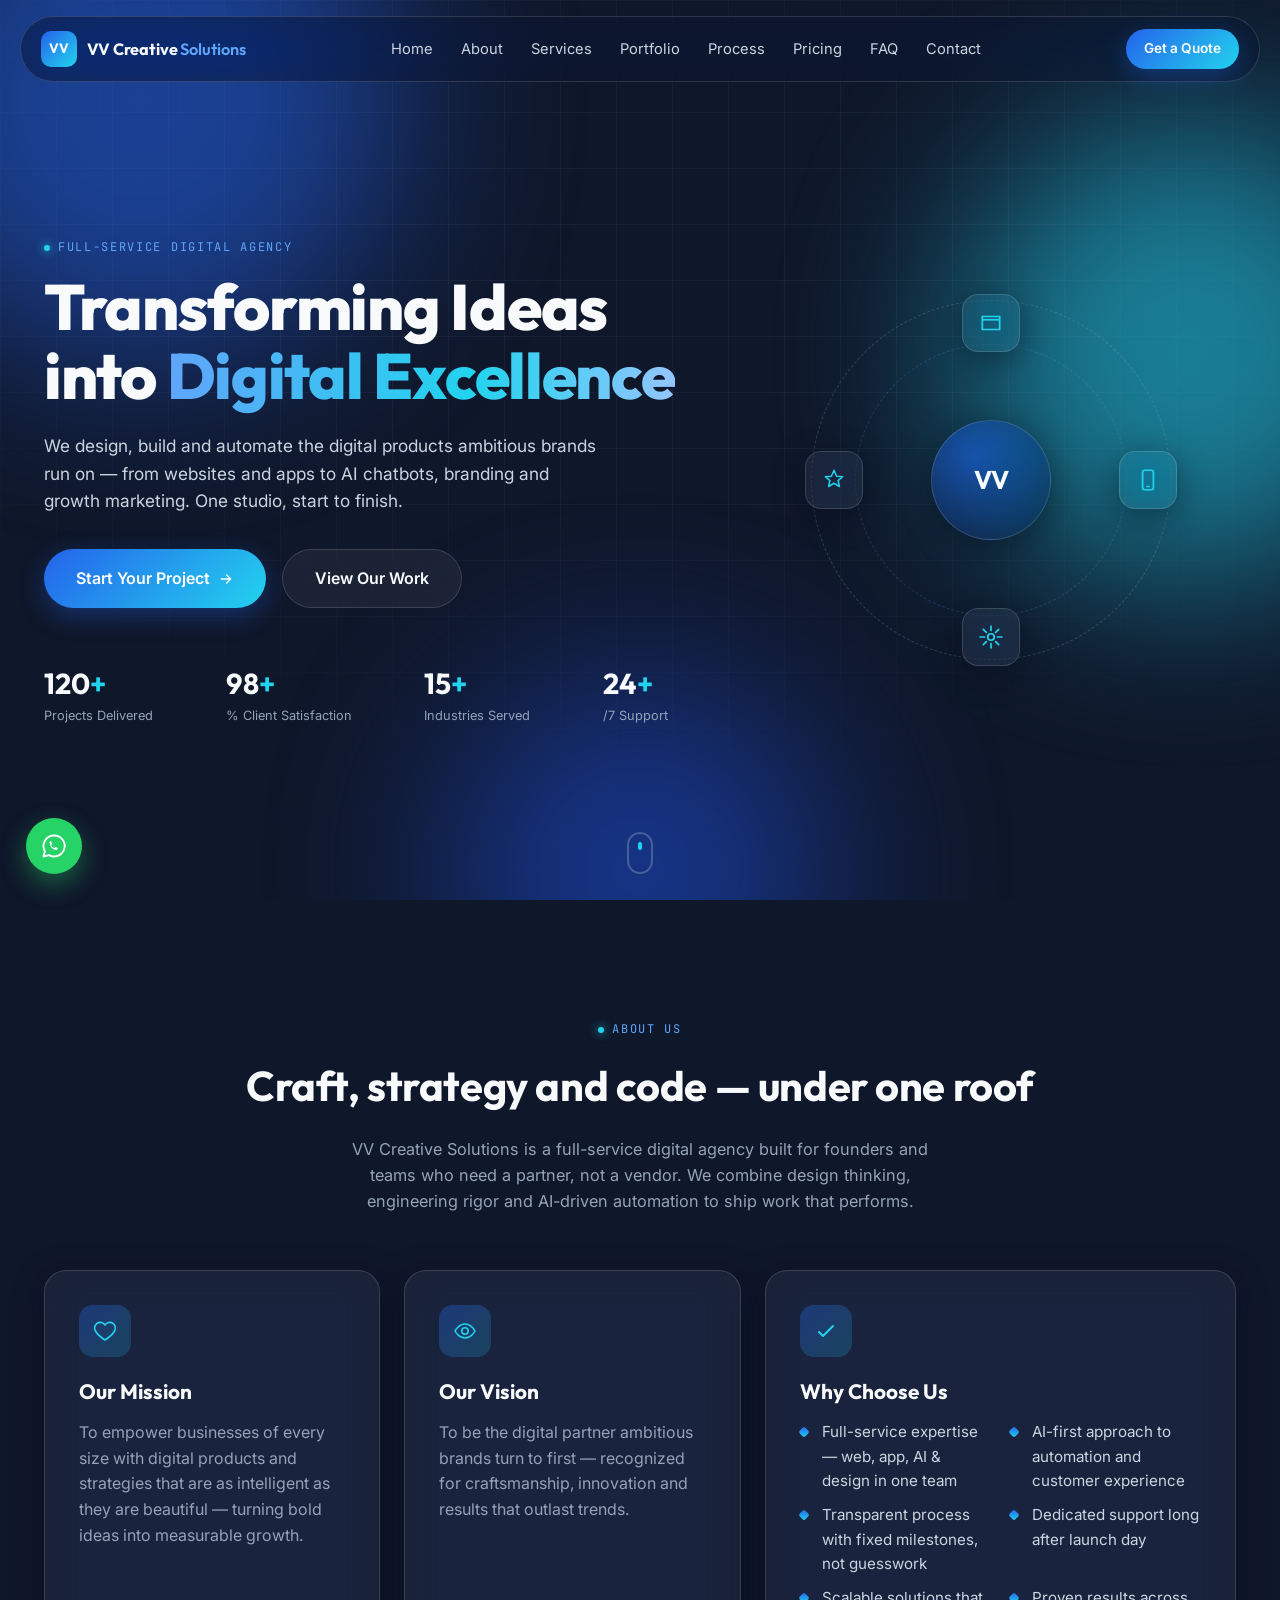
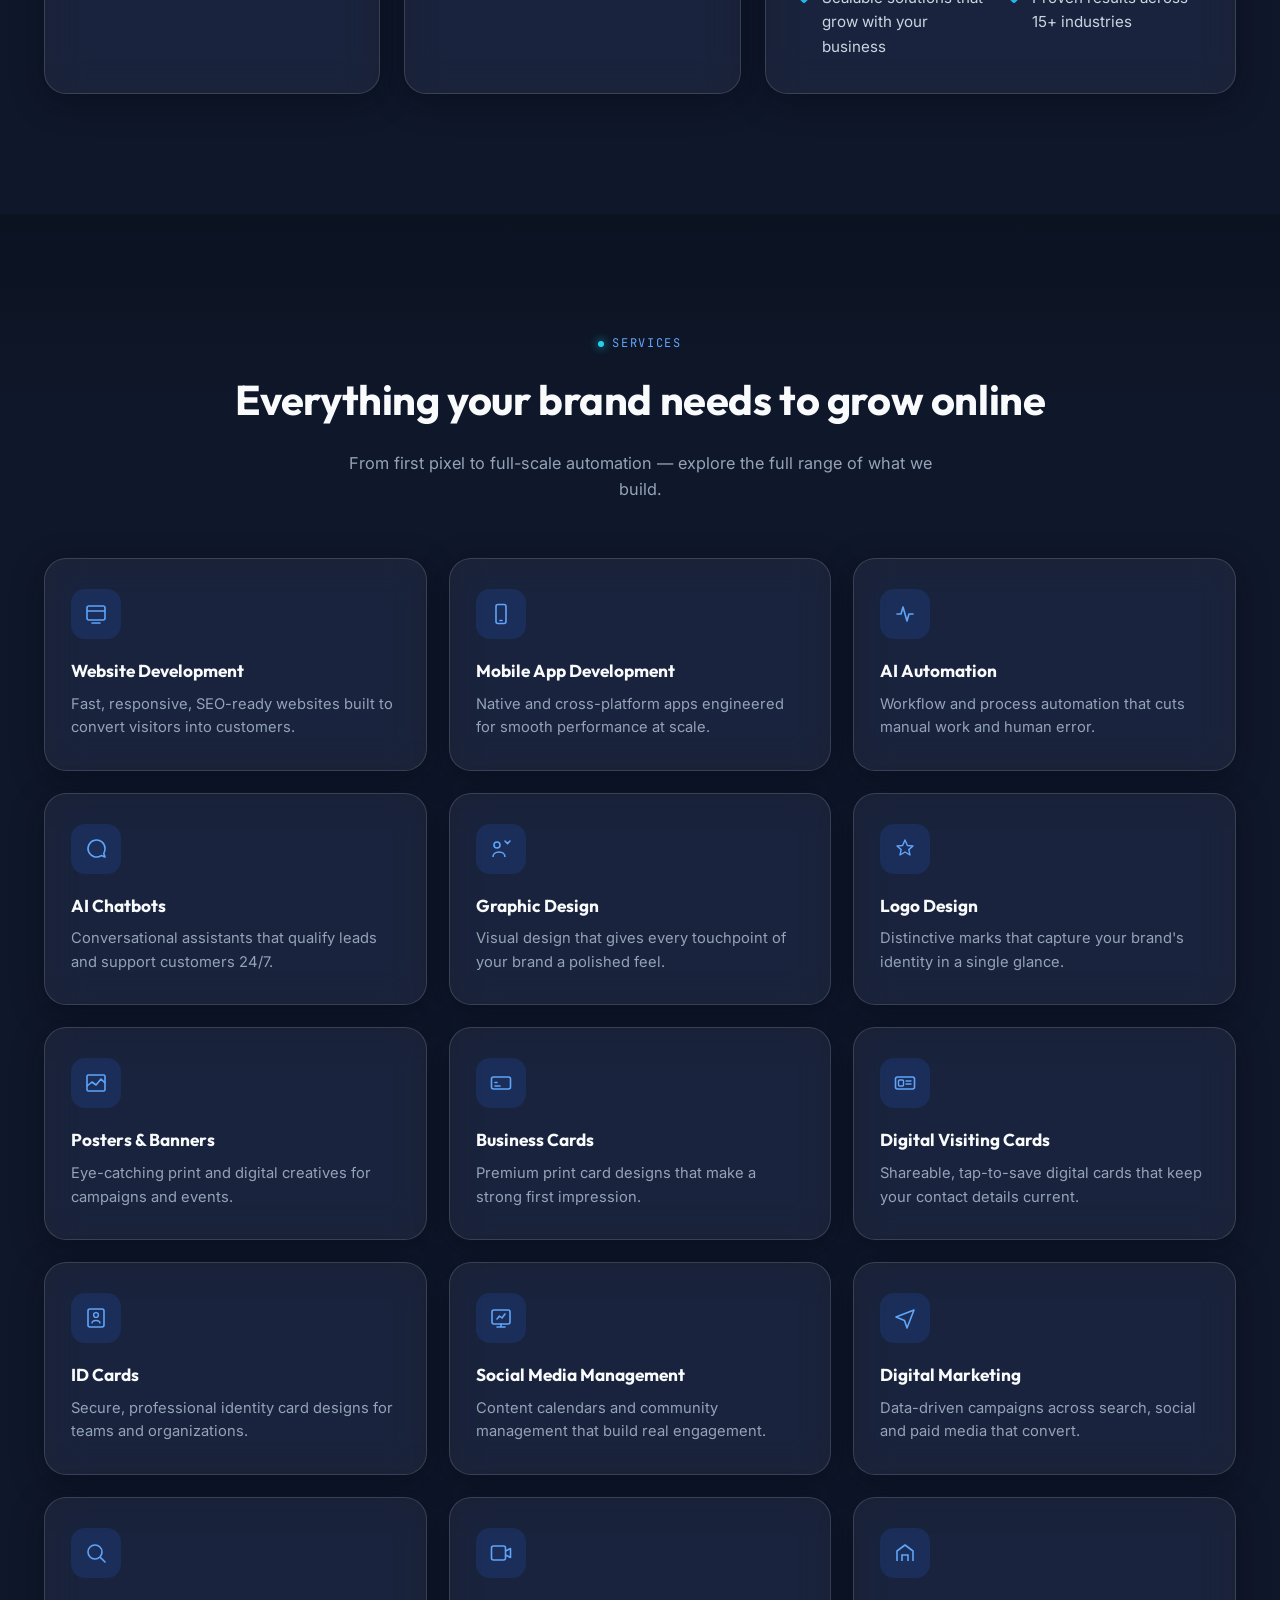
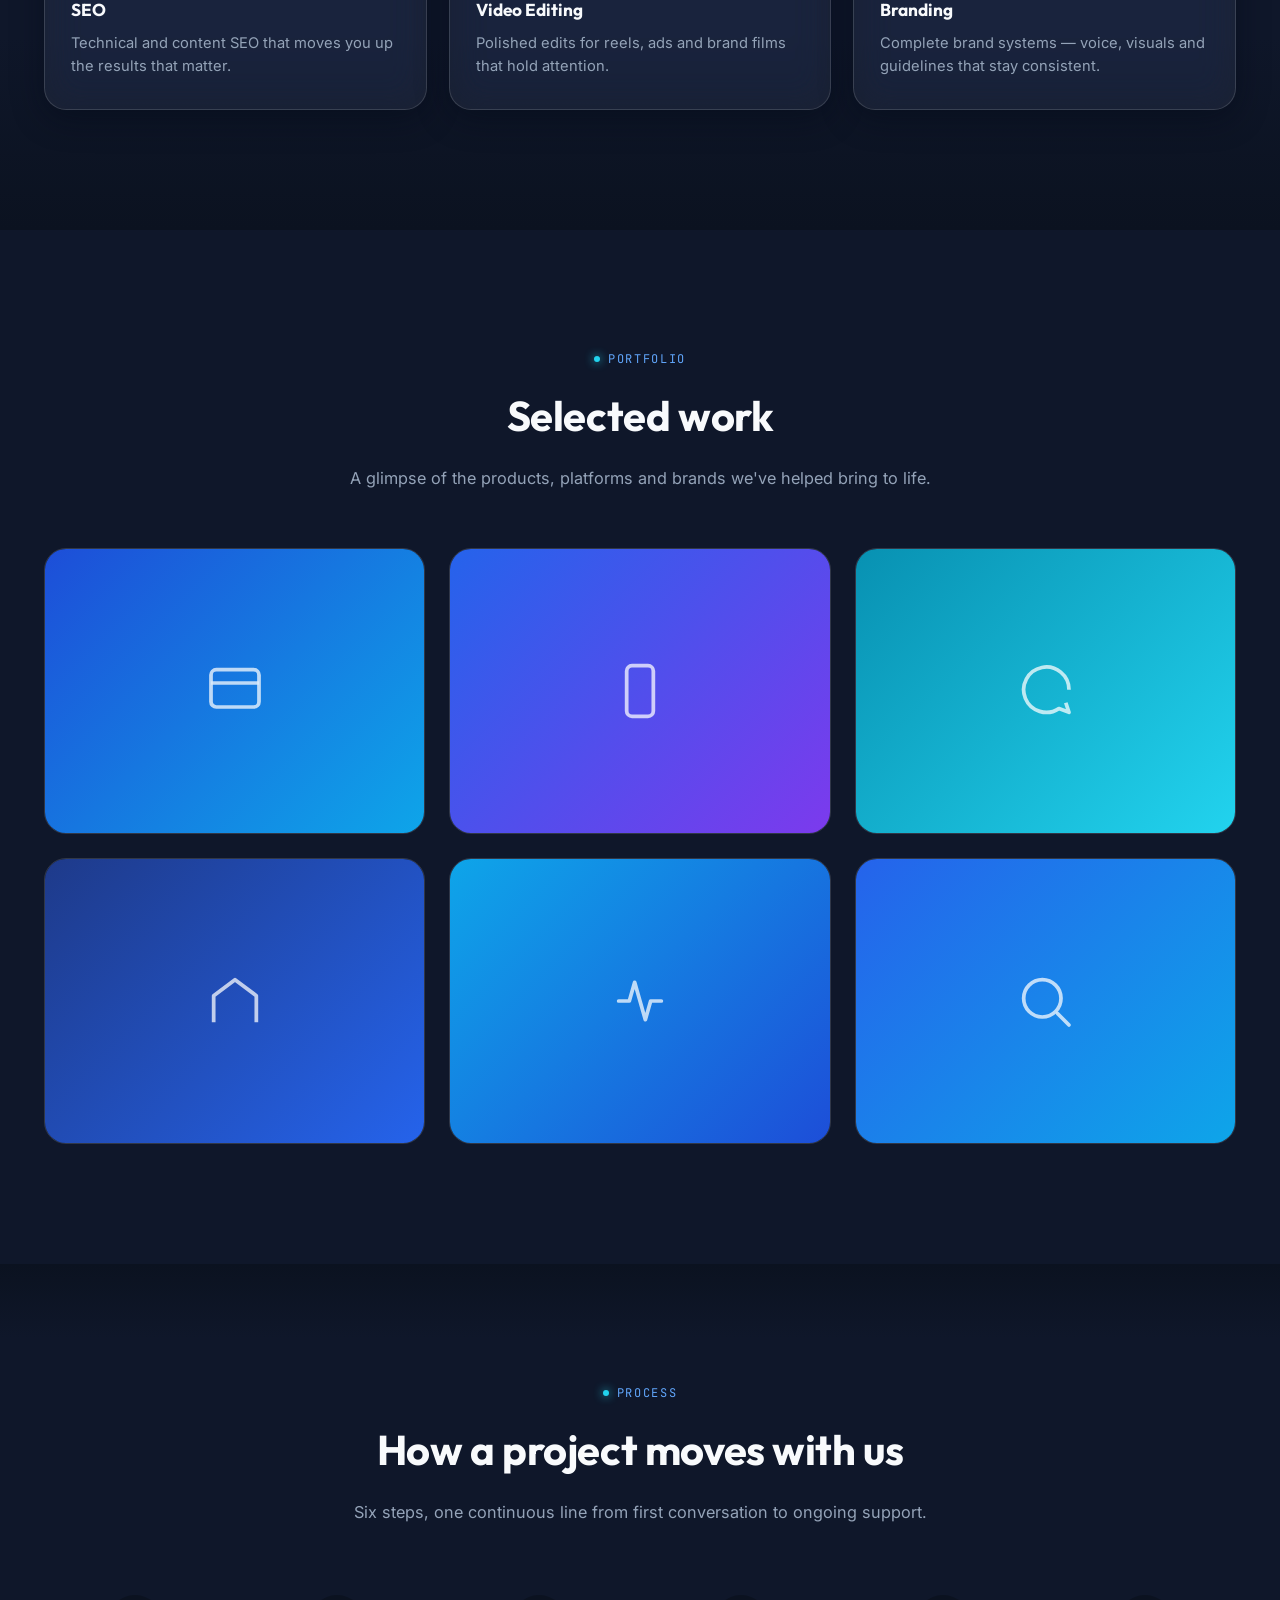
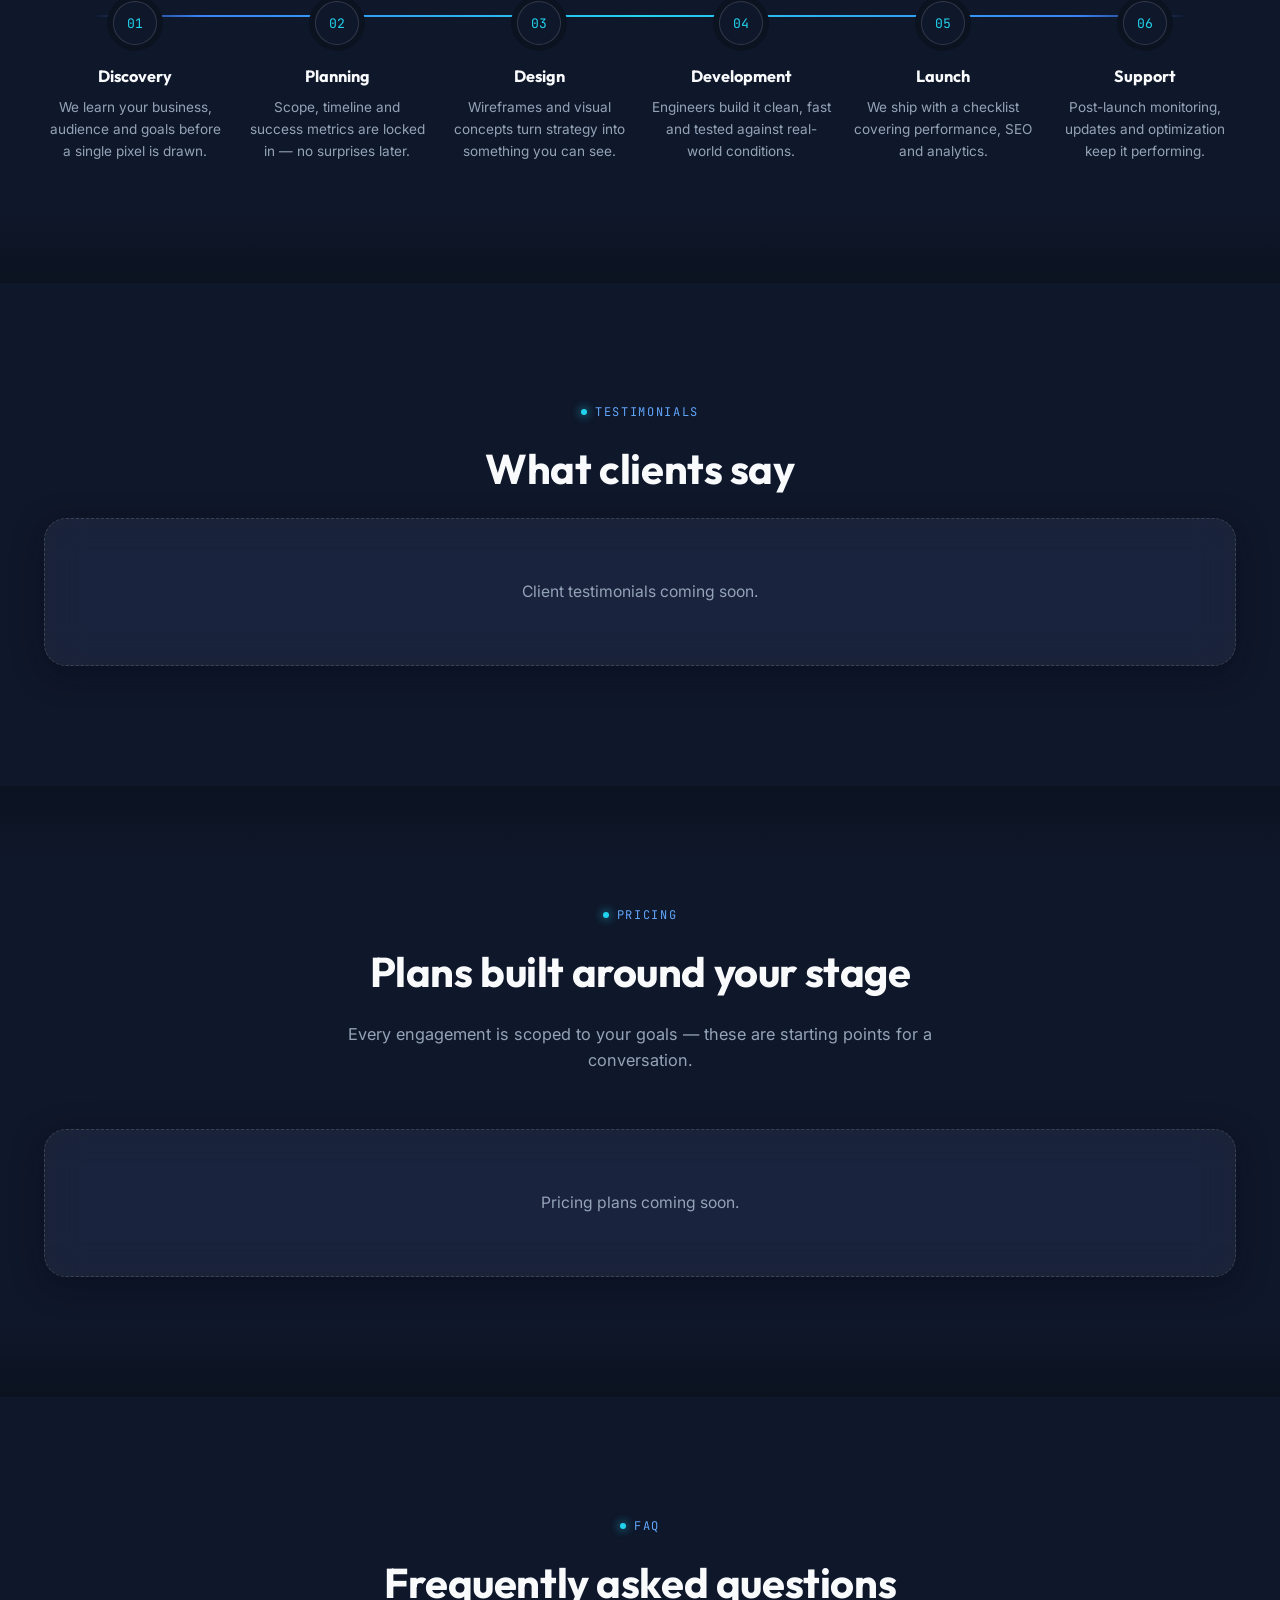
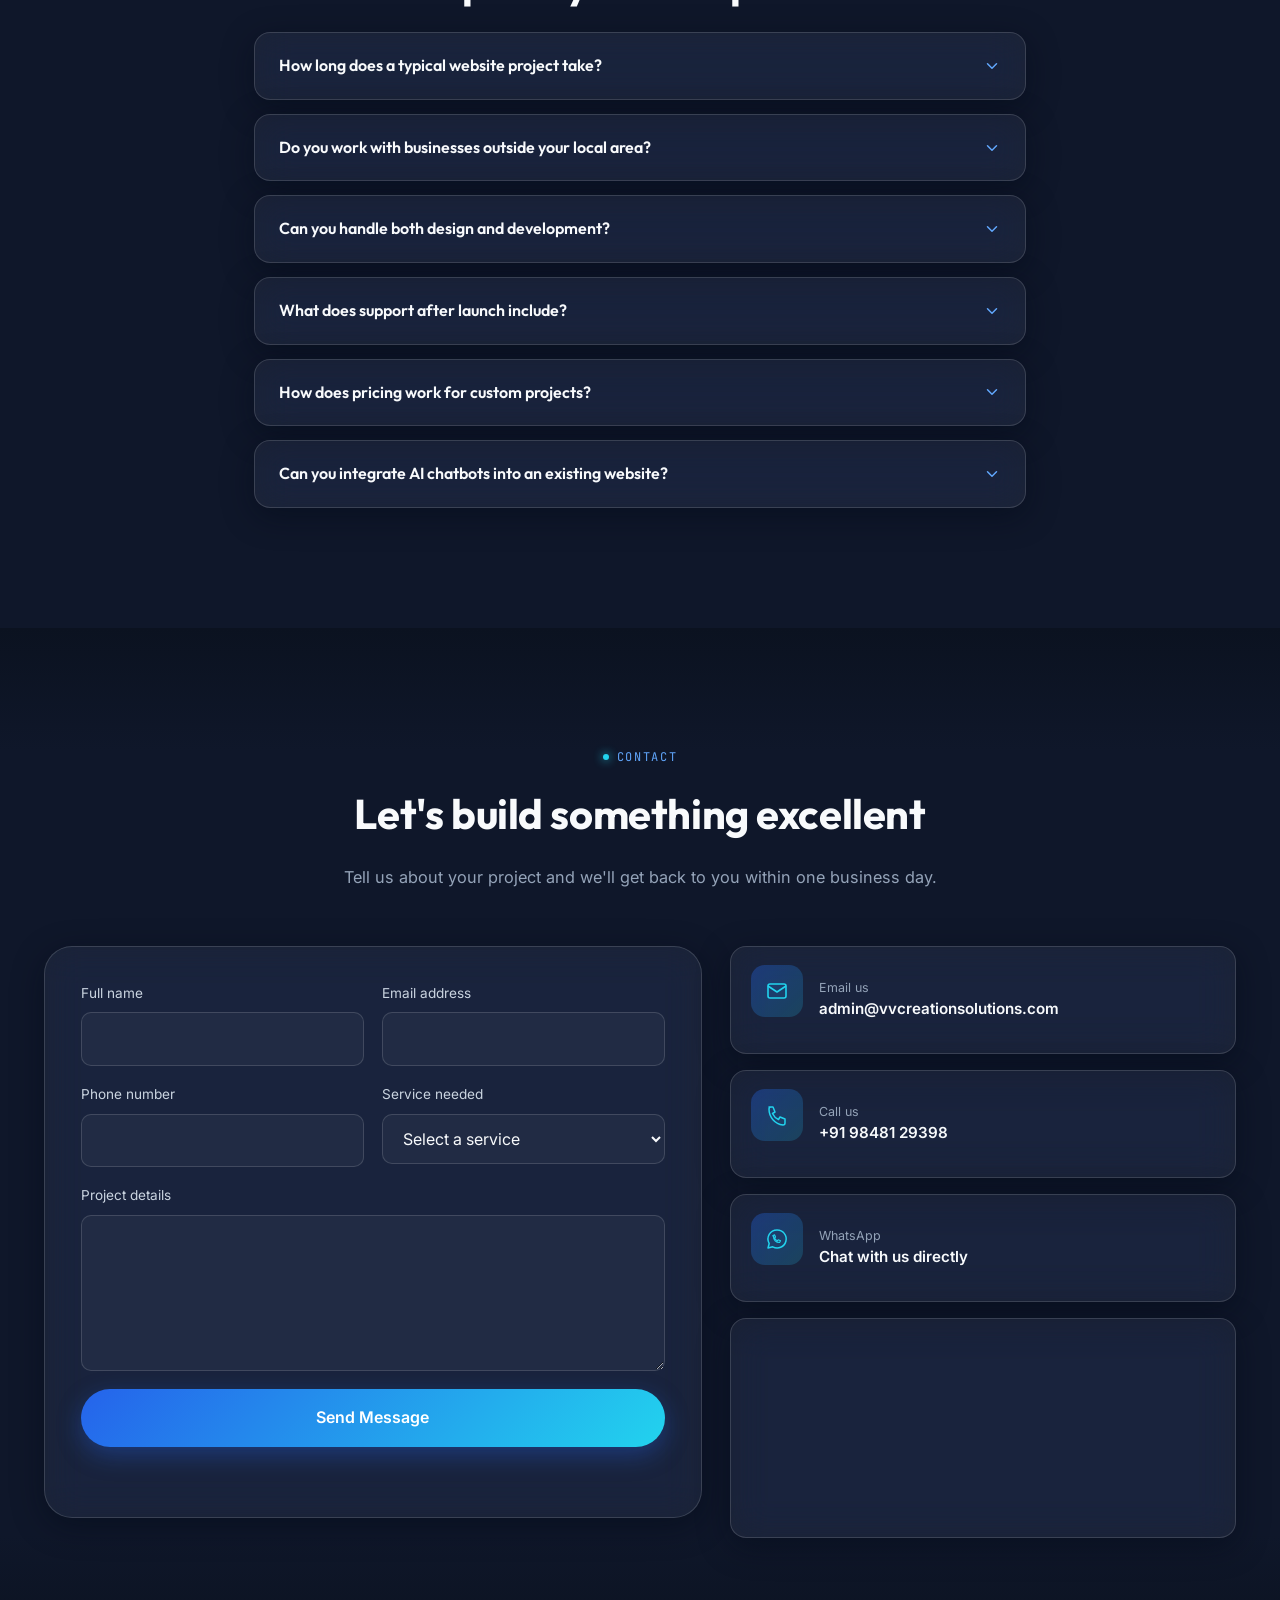
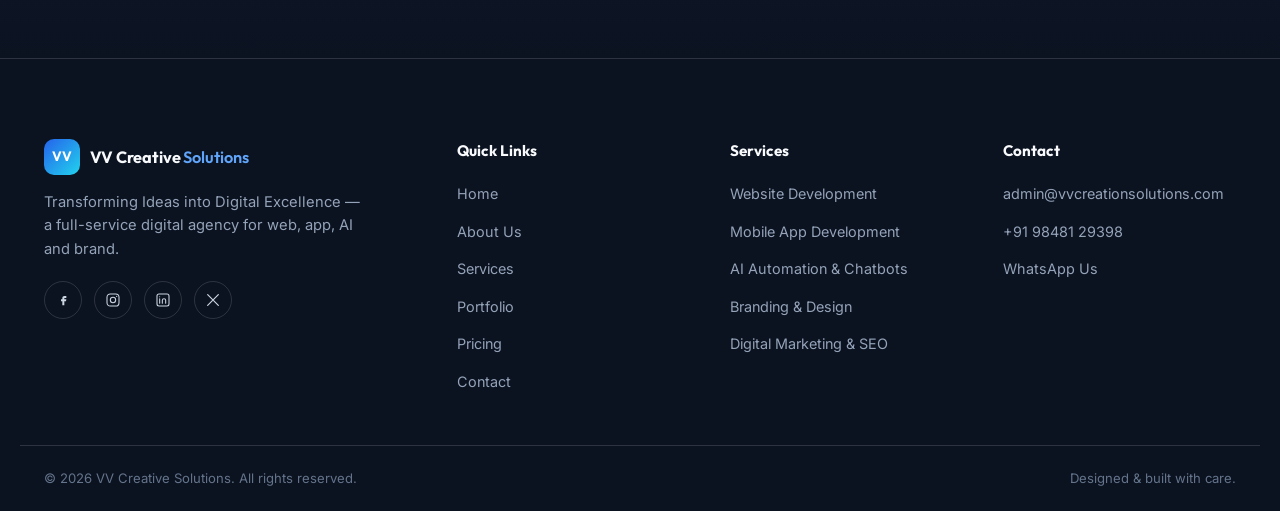
==== commit dc018a89: "Add files via upload" ====
--- a/index.html
+++ b/index.html
@@ -403,18 +403,15 @@
       <h2 class="section-title center">What clients say</h2>
 
       <div class="testimonial-grid" data-reveal>
+        <!-- Add client testimonials here. Example structure:
         <blockquote class="testimonial-card glass">
-          <p>"VV Creative Solutions rebuilt our site and our conversion rate nearly doubled within two months. Communication was clear the entire way through."</p>
-          <footer><span class="avatar" aria-hidden="true">RA</span><div><cite>Rhea Anand</cite><span class="role">Founder, Nimbus Retail</span></div></footer>
+          <p>"Quote from the client goes here."</p>
+          <footer><span class="avatar" aria-hidden="true">XX</span><div><cite>Client Name</cite><span class="role">Role, Company</span></div></footer>
         </blockquote>
-        <blockquote class="testimonial-card glass">
-          <p>"The AI chatbot they built now handles most of our routine support tickets. Our team finally has room to focus on complex cases."</p>
-          <footer><span class="avatar" aria-hidden="true">DM</span><div><cite>Daniel Moss</cite><span class="role">Ops Lead, Helios</span></div></footer>
-        </blockquote>
-        <blockquote class="testimonial-card glass">
-          <p>"From branding to the app launch, everything felt like one connected effort instead of separate vendors. That made all the difference."</p>
-          <footer><span class="avatar" aria-hidden="true">SK</span><div><cite>Sana Kapoor</cite><span class="role">CEO, Fitloop</span></div></footer>
-        </blockquote>
+        -->
+        <div class="empty-state glass">
+          <p>Client testimonials coming soon.</p>
+        </div>
       </div>
     </div>
   </section>
@@ -427,50 +424,21 @@
       <p class="section-sub center">Every engagement is scoped to your goals — these are starting points for a conversation.</p>
 
       <div class="pricing-grid" data-reveal>
-
+        <!-- Add pricing plans here. Example structure:
         <div class="pricing-card glass">
-          <h3>Starter</h3>
-          <p class="pricing-desc">For new businesses that need a strong first digital presence.</p>
-          <p class="price">$499<span>starting</span></p>
+          <h3>Plan Name</h3>
+          <p class="pricing-desc">Short description of who this plan is for.</p>
+          <p class="price">$0<span>starting</span></p>
           <ul class="pricing-features">
-            <li>5-page responsive website</li>
-            <li>Basic on-page SEO</li>
-            <li>Logo &amp; brand basics</li>
-            <li>2 rounds of revisions</li>
-            <li>30 days of support</li>
+            <li>Feature one</li>
+            <li>Feature two</li>
           </ul>
-          <a href="#contact" class="btn btn-glass btn-block">Choose Starter</a>
-        </div>
-
-        <div class="pricing-card glass featured">
-          <span class="badge">Most Popular</span>
-          <h3>Growth</h3>
-          <p class="pricing-desc">For growing teams ready to scale their digital footprint.</p>
-          <p class="price">$1,499<span>starting</span></p>
-          <ul class="pricing-features">
-            <li>Website or app development</li>
-            <li>AI chatbot integration</li>
-            <li>Full brand identity system</li>
-            <li>SEO &amp; social media setup</li>
-            <li>90 days of support</li>
-          </ul>
-          <a href="#contact" class="btn btn-gradient btn-block">Choose Growth</a>
-        </div>
-
-        <div class="pricing-card glass">
-          <h3>Enterprise</h3>
-          <p class="pricing-desc">For organizations needing custom builds and automation.</p>
-          <p class="price">Custom<span>quote</span></p>
-          <ul class="pricing-features">
-            <li>Custom web &amp; app platforms</li>
-            <li>Advanced AI automation</li>
-            <li>Dedicated project team</li>
-            <li>Ongoing marketing &amp; SEO</li>
-            <li>Priority 24/7 support</li>
-          </ul>
-          <a href="#contact" class="btn btn-glass btn-block">Talk to Us</a>
-        </div>
-
+          <a href="#contact" class="btn btn-glass btn-block">Choose Plan</a>
+        </div>
+        -->
+        <div class="empty-state glass">
+          <p>Pricing plans coming soon.</p>
+        </div>
       </div>
     </div>
   </section>
--- a/styles.css
+++ b/styles.css
@@ -392,6 +392,19 @@
 .testimonial-card .role{ font-size:.8rem; color:var(--slate-400); }
 
 /* =========================================================
+   Empty state placeholder (testimonials / pricing awaiting content)
+========================================================= */
+.empty-state{
+  grid-column:1 / -1;
+  padding:60px 30px;
+  border-radius:var(--radius-lg);
+  text-align:center;
+  color:var(--slate-400);
+  font-size:.98rem;
+  border-style:dashed;
+}
+
+/* =========================================================
    Pricing
 ========================================================= */
 .pricing-grid{ display:grid; grid-template-columns:repeat(3,1fr); gap:24px; align-items:stretch; }
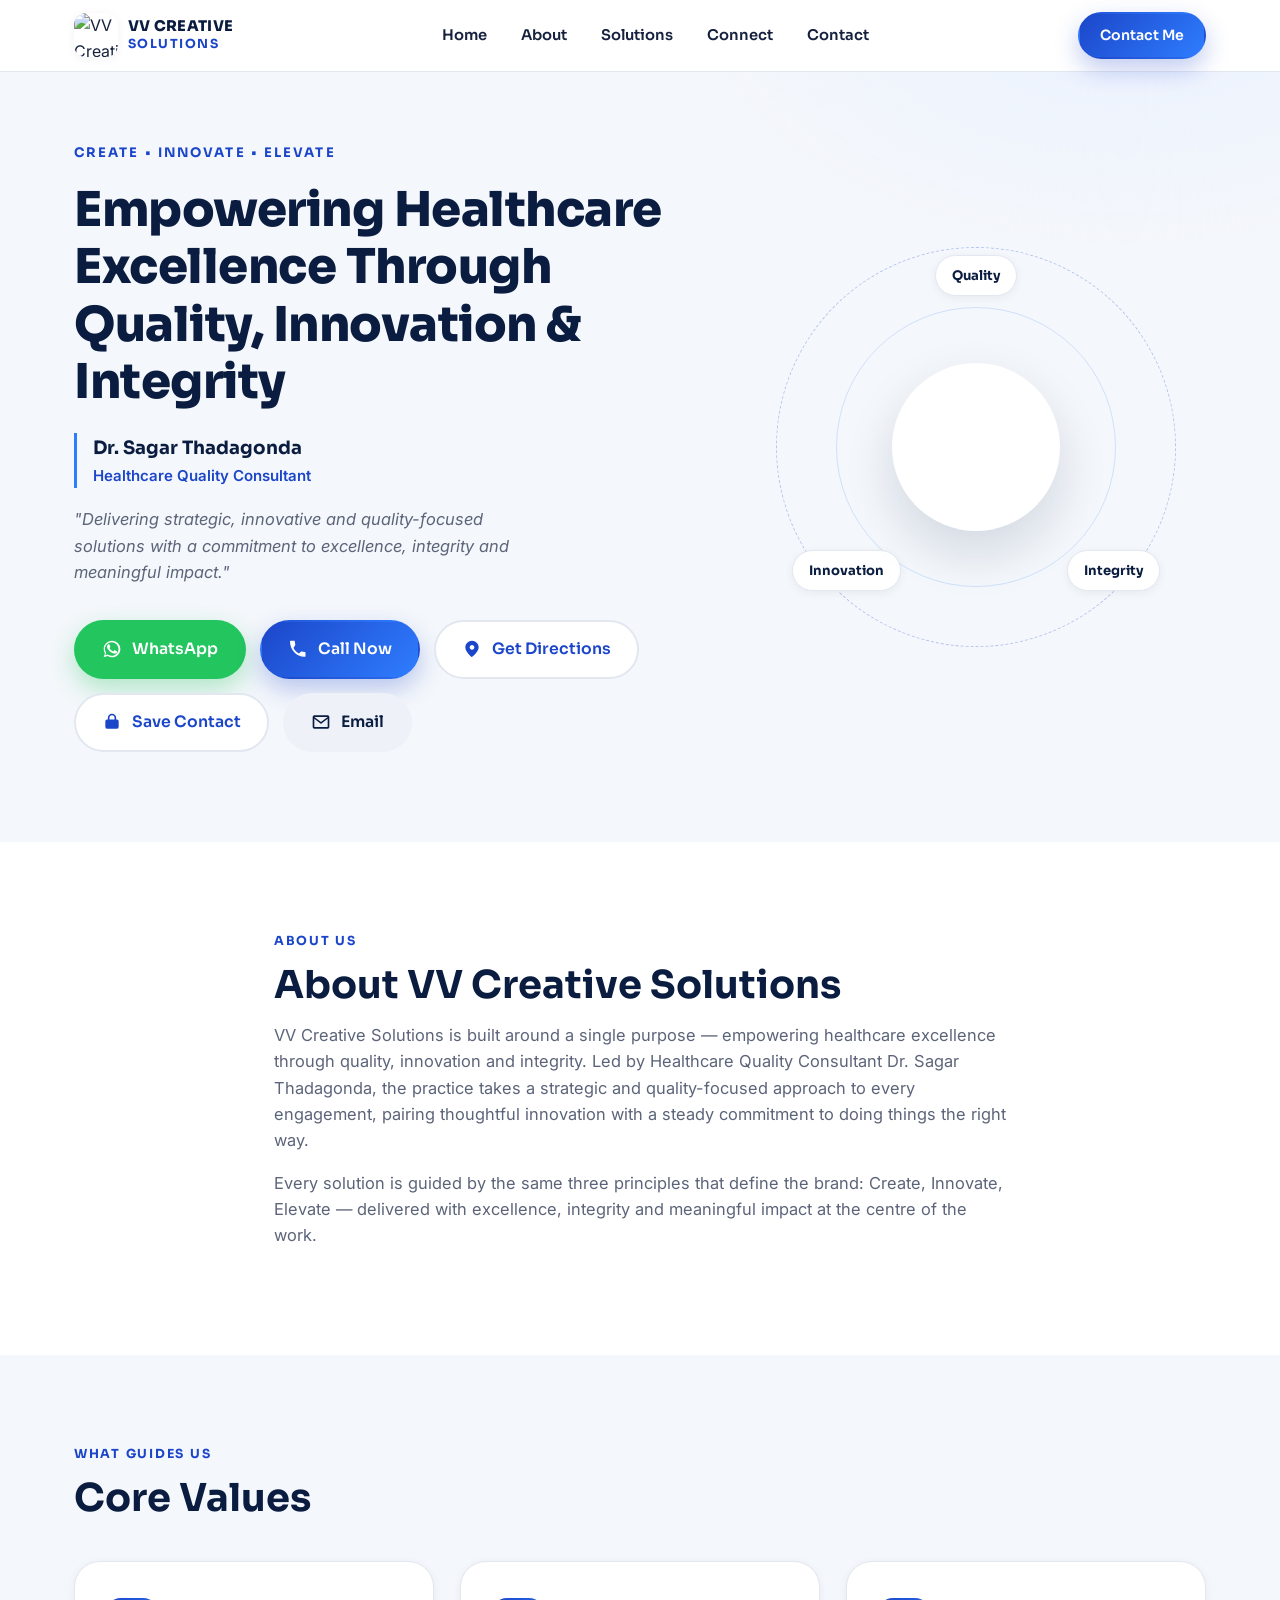
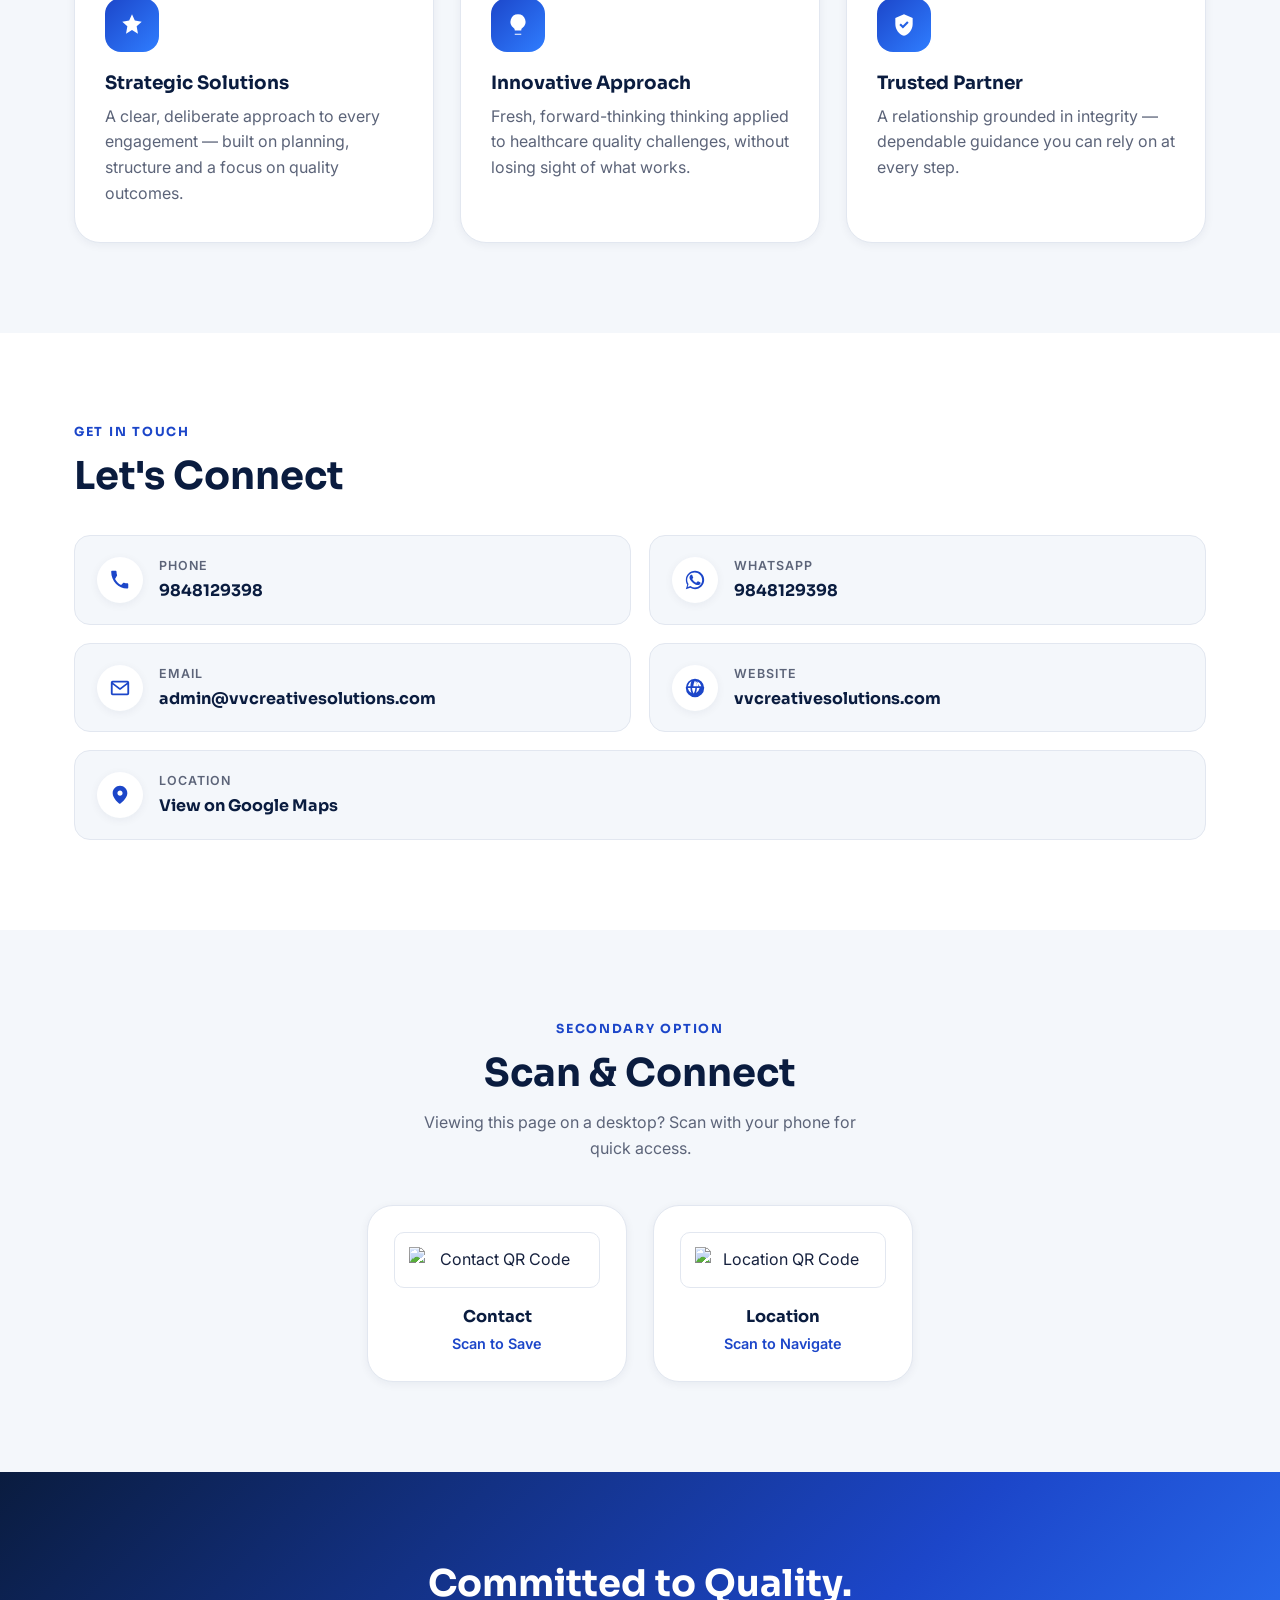
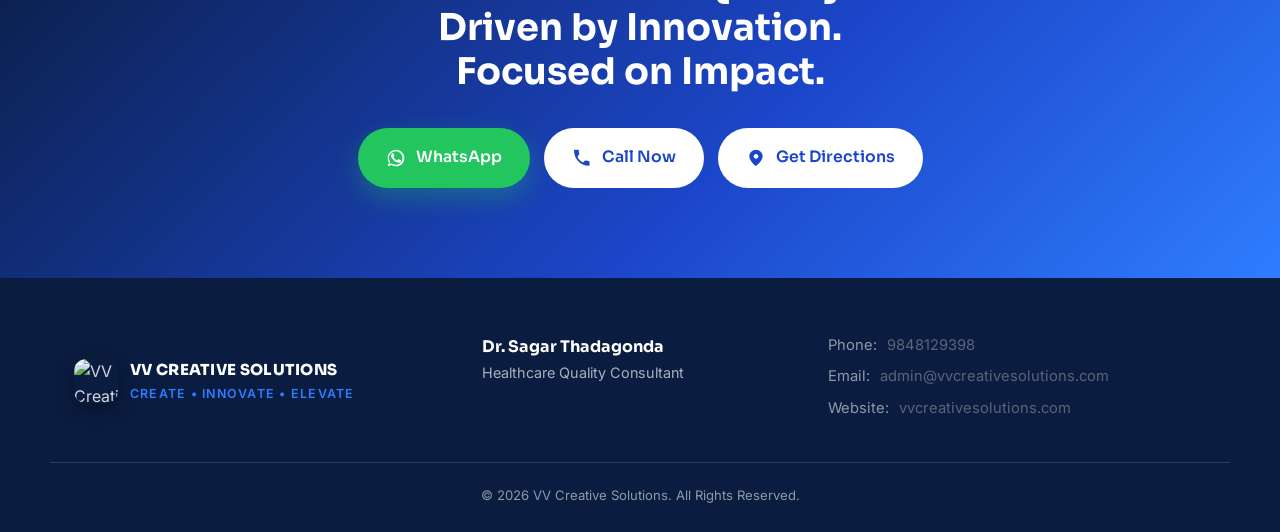
==== commit d5e1ea8f: "Add files via upload Update VV Creative Solutions landing page" ====
--- a/index.html
+++ b/index.html
@@ -3,633 +3,278 @@
 <head>
 <meta charset="UTF-8">
 <meta name="viewport" content="width=device-width, initial-scale=1.0">
-<title>VV Creative Solutions | Transforming Ideas into Digital Excellence</title>
-<meta name="description" content="VV Creative Solutions is a full-service digital agency crafting websites, apps, AI automation, chatbots, branding and marketing that turn bold ideas into digital excellence.">
-<meta name="keywords" content="web development, mobile app development, AI automation, AI chatbots, graphic design, logo design, branding, digital marketing, SEO, video editing, VV Creative Solutions">
-<meta name="author" content="VV Creative Solutions">
-<meta name="robots" content="index, follow">
+<title>VV Creative Solutions | Dr. Sagar Thadagonda</title>
+<meta name="description" content="VV Creative Solutions, led by Healthcare Quality Consultant Dr. Sagar Thadagonda, delivers strategic, innovative and quality-focused healthcare consulting solutions built on integrity and excellence.">
 
 <!-- Open Graph -->
+<meta property="og:title" content="VV Creative Solutions | Dr. Sagar Thadagonda">
+<meta property="og:description" content="Empowering Healthcare Excellence Through Quality, Innovation & Integrity.">
 <meta property="og:type" content="website">
-<meta property="og:title" content="VV Creative Solutions | Transforming Ideas into Digital Excellence">
-<meta property="og:description" content="A full-service digital agency for web, app, AI, design and marketing — built to turn bold ideas into digital excellence.">
-<meta property="og:site_name" content="VV Creative Solutions">
-<meta name="twitter:card" content="summary_large_image">
-<meta name="twitter:title" content="VV Creative Solutions | Transforming Ideas into Digital Excellence">
-<meta name="twitter:description" content="Websites, apps, AI automation, chatbots, branding & marketing — one studio, end to end.">
-
-<!-- Favicon (inline SVG, no extra request) -->
-<link rel="icon" type="image/svg+xml" href="data:image/svg+xml,%3Csvg xmlns='http://www.w3.org/2000/svg' viewBox='0 0 64 64'%3E%3Cdefs%3E%3ClinearGradient id='g' x1='0' y1='0' x2='1' y2='1'%3E%3Cstop offset='0' stop-color='%232563EB'/%3E%3Cstop offset='1' stop-color='%2322D3EE'/%3E%3C/linearGradient%3E%3C/defs%3E%3Crect width='64' height='64' rx='16' fill='%230F172A'/%3E%3Cpath d='M14 16 L32 48 L50 16 L41 16 L32 33 L23 16 Z' fill='url(%23g)'/%3E%3C/svg%3E">
+<meta property="og:image" content="assets/logo.png">
+<meta property="og:url" content="https://vvcreativesolutions.com">
+
+<link rel="icon" type="image/png" href="assets/logo.png">
 
 <link rel="preconnect" href="https://fonts.googleapis.com">
 <link rel="preconnect" href="https://fonts.gstatic.com" crossorigin>
-<link href="https://fonts.googleapis.com/css2?family=Outfit:wght@400;500;600;700;800&family=Inter:wght@400;500;600;700&family=JetBrains+Mono:wght@500&display=swap" rel="stylesheet">
+<link href="https://fonts.googleapis.com/css2?family=Sora:wght@400;600;700;800&family=Inter:wght@400;500;600;700&display=swap" rel="stylesheet">
 
 <link rel="stylesheet" href="styles.css">
-
-<!-- Structured data for SEO -->
-<script type="application/ld+json">
-{
-  "@context": "https://schema.org",
-  "@type": "ProfessionalService",
-  "name": "VV Creative Solutions",
-  "description": "Full-service digital agency offering web development, mobile app development, AI automation, AI chatbots, graphic design, branding and digital marketing.",
-  "slogan": "Transforming Ideas into Digital Excellence",
-  "areaServed": "Worldwide",
-  "sameAs": []
-}
-</script>
 </head>
 <body>
 
 <a class="skip-link" href="#main">Skip to main content</a>
 
-<!-- ================= HEADER ================= -->
-<header class="site-header" id="siteHeader">
-  <nav class="nav-glass" aria-label="Primary">
-    <a href="#home" class="brand">
-      <span class="brand-mark" aria-hidden="true">VV</span>
-      <span class="brand-name">VV Creative<em>Solutions</em></span>
+<!-- ============ HEADER ============ -->
+<header class="site-header" id="top">
+  <div class="container header-inner">
+    <a href="#top" class="brand" aria-label="VV Creative Solutions home">
+      <img src="assets/logo.png" alt="VV Creative Solutions logo" class="brand-logo">
+      <span class="brand-name">VV CREATIVE<br><span>SOLUTIONS</span></span>
     </a>
 
-    <ul class="nav-links" id="navLinks">
-      <li><a href="#home">Home</a></li>
-      <li><a href="#about">About</a></li>
-      <li><a href="#services">Services</a></li>
-      <li><a href="#portfolio">Portfolio</a></li>
-      <li><a href="#process">Process</a></li>
-      <li><a href="#pricing">Pricing</a></li>
-      <li><a href="#faq">FAQ</a></li>
-      <li><a href="#contact">Contact</a></li>
-    </ul>
-
-    <a href="#contact" class="btn btn-gradient btn-sm nav-cta">Get a Quote</a>
-
-    <button class="nav-toggle" id="navToggle" aria-label="Toggle navigation menu" aria-expanded="false" aria-controls="navLinks">
-      <span></span><span></span><span></span>
-    </button>
-  </nav>
+    <nav class="main-nav" id="main-nav" aria-label="Primary">
+      <ul>
+        <li><a href="#top">Home</a></li>
+        <li><a href="#about">About</a></li>
+        <li><a href="#solutions">Solutions</a></li>
+        <li><a href="#connect">Connect</a></li>
+        <li><a href="#footer">Contact</a></li>
+      </ul>
+    </nav>
+
+    <div class="header-actions">
+      <a href="#connect" class="btn btn-primary btn-small">Contact Me</a>
+      <button class="nav-toggle" id="navToggle" aria-label="Open menu" aria-expanded="false" aria-controls="main-nav">
+        <span></span><span></span><span></span>
+      </button>
+    </div>
+  </div>
 </header>
 
 <main id="main">
 
-  <!-- ================= HERO ================= -->
-  <section class="hero" id="home">
-    <div class="aurora" aria-hidden="true">
-      <span class="blob blob-a"></span>
-      <span class="blob blob-b"></span>
-      <span class="blob blob-c"></span>
-      <span class="grid-overlay"></span>
-    </div>
-
-    <div class="hero-inner container">
-      <div class="hero-copy" data-reveal>
-        <p class="eyebrow"><span class="dot"></span>Full-Service Digital Agency</p>
-        <h1 class="hero-title">Transforming Ideas into <span class="text-gradient">Digital Excellence</span></h1>
-        <p class="hero-sub">We design, build and automate the digital products ambitious brands run on — from websites and apps to AI chatbots, branding and growth marketing. One studio, start to finish.</p>
-        <div class="hero-actions">
-          <a href="#contact" class="btn btn-gradient btn-lg">Start Your Project
-            <svg width="18" height="18" viewBox="0 0 24 24" fill="none" aria-hidden="true"><path d="M5 12h14M13 6l6 6-6 6" stroke="currentColor" stroke-width="2" stroke-linecap="round" stroke-linejoin="round"/></svg>
-          </a>
-          <a href="#portfolio" class="btn btn-glass btn-lg">View Our Work</a>
-        </div>
-
-        <div class="hero-stats">
-          <div class="hero-stat"><span class="num" data-count="120">0</span><span class="label">Projects Delivered</span></div>
-          <div class="hero-stat"><span class="num" data-count="98">0</span><span class="label">% Client Satisfaction</span></div>
-          <div class="hero-stat"><span class="num" data-count="15">0</span><span class="label">Industries Served</span></div>
-          <div class="hero-stat"><span class="num" data-count="24">0</span><span class="label">/7 Support</span></div>
-        </div>
-      </div>
-
-      <div class="hero-visual" data-reveal aria-hidden="true">
-        <div class="orbit">
-          <div class="orbit-ring ring-1"></div>
-          <div class="orbit-ring ring-2"></div>
-          <div class="orbit-core glass">
-            <span>VV</span>
+  <!-- ============ HERO ============ -->
+  <section class="hero">
+    <div class="container hero-inner">
+      <div class="hero-copy">
+        <p class="eyebrow">CREATE &bull; INNOVATE &bull; ELEVATE</p>
+        <h1>Empowering Healthcare Excellence Through Quality, Innovation &amp; Integrity</h1>
+
+        <div class="hero-person">
+          <span class="hero-person-name">Dr. Sagar Thadagonda</span>
+          <span class="hero-person-title">Healthcare Quality Consultant</span>
+        </div>
+
+        <p class="hero-intro">"Delivering strategic, innovative and quality-focused solutions with a commitment to excellence, integrity and meaningful impact."</p>
+
+        <div class="cta-group">
+          <a class="btn btn-whatsapp" href="https://wa.me/919848129398?text=Hello%20Dr.%20Sagar%2C%20I%20would%20like%20to%20know%20more%20about%20your%20services." target="_blank" rel="noopener" aria-label="Chat on WhatsApp">
+            <svg class="icon" viewBox="0 0 24 24" aria-hidden="true"><path d="M17.47 14.38c-.3-.15-1.77-.87-2.04-.97-.27-.1-.47-.15-.67.15-.2.3-.77.97-.94 1.16-.17.2-.35.22-.65.07-.3-.15-1.26-.46-2.4-1.48-.89-.79-1.48-1.77-1.66-2.07-.17-.3-.02-.46.13-.61.14-.14.3-.35.45-.52.15-.17.2-.3.3-.5.1-.2.05-.37-.02-.52-.07-.15-.67-1.6-.91-2.2-.24-.58-.49-.5-.67-.51h-.57c-.2 0-.52.07-.79.37-.27.3-1.04 1.02-1.04 2.48s1.07 2.87 1.22 3.07c.15.2 2.1 3.2 5.08 4.49.71.31 1.26.49 1.69.62.71.23 1.36.2 1.87.12.57-.09 1.77-.72 2.02-1.42.25-.7.25-1.3.17-1.42-.07-.12-.27-.2-.57-.35z"></path><path d="M12.02 2C6.5 2 2.02 6.48 2.02 12c0 1.94.55 3.75 1.5 5.29L2 22l4.86-1.47A9.94 9.94 0 0 0 12.02 22c5.52 0 10-4.48 10-10s-4.48-10-10-10zm0 18.15c-1.7 0-3.28-.5-4.61-1.36l-.33-.2-3.06.93.93-3.03-.21-.34a8.14 8.14 0 0 1-1.27-4.15c0-4.51 3.66-8.17 8.17-8.17s8.17 3.66 8.17 8.17-3.66 8.15-8.16 8.15z"></path></svg>
+            <span>WhatsApp</span>
+          </a>
+          <a class="btn btn-primary" href="tel:+919848129398" aria-label="Call now">
+            <svg class="icon" viewBox="0 0 24 24" aria-hidden="true"><path d="M6.6 10.8c1.4 2.8 3.8 5.1 6.6 6.6l2.2-2.2c.3-.3.7-.4 1-.2 1.1.4 2.3.6 3.5.6.6 0 1.1.5 1.1 1.1v3.6c0 .6-.5 1.1-1.1 1.1C10.6 21.6 2.4 13.4 2.4 3.1 2.4 2.5 2.9 2 3.5 2h3.6c.6 0 1.1.5 1.1 1.1 0 1.2.2 2.4.6 3.5.1.4 0 .8-.3 1L6.6 10.8z"></path></svg>
+            <span>Call Now</span>
+          </a>
+          <a class="btn btn-outline" href="https://www.google.com/maps?q=18.7553331,79.505278" target="_blank" rel="noopener" aria-label="Get directions on Google Maps">
+            <svg class="icon" viewBox="0 0 24 24" aria-hidden="true"><path d="M12 2C7.6 2 4 5.6 4 10c0 5.6 7.1 11.3 7.4 11.5.2.2.5.2.7 0C12.4 21.3 20 15.6 20 10c0-4.4-3.6-8-8-8zm0 10.8c-1.5 0-2.8-1.3-2.8-2.8S10.5 7.2 12 7.2s2.8 1.3 2.8 2.8-1.3 2.8-2.8 2.8z"></path></svg>
+            <span>Get Directions</span>
+          </a>
+          <a class="btn btn-outline" href="dr-sagar-thadagonda.vcf" download aria-label="Save contact">
+            <svg class="icon" viewBox="0 0 24 24" aria-hidden="true"><path d="M12 2a5 5 0 0 0-5 5v2H6a2 2 0 0 0-2 2v7a2 2 0 0 0 2 2h12a2 2 0 0 0 2-2v-7a2 2 0 0 0-2-2h-1V7a5 5 0 0 0-5-5zm-3 7V7a3 3 0 0 1 6 0v2H9z"></path></svg>
+            <span>Save Contact</span>
+          </a>
+          <a class="btn btn-ghost" href="mailto:admin@vvcreativesolutions.com" aria-label="Send email">
+            <svg class="icon" viewBox="0 0 24 24" aria-hidden="true"><path d="M4 4h16a2 2 0 0 1 2 2v12a2 2 0 0 1-2 2H4a2 2 0 0 1-2-2V6a2 2 0 0 1 2-2zm0 2v.01L12 12l8-5.99V6H4zm16 12V8.24l-7.4 5.55a1 1 0 0 1-1.2 0L4 8.24V18h16z"></path></svg>
+            <span>Email</span>
+          </a>
+        </div>
+      </div>
+
+      <div class="hero-visual" aria-hidden="true">
+        <div class="orbit-wrap">
+          <div class="orbit-ring orbit-ring-outer"></div>
+          <div class="orbit-ring orbit-ring-inner"></div>
+          <span class="orbit-logo-plate"><img src="assets/logo.png" alt="" class="orbit-logo"></span>
+          <span class="orbit-node node-quality">Quality</span>
+          <span class="orbit-node node-innovation">Innovation</span>
+          <span class="orbit-node node-integrity">Integrity</span>
+        </div>
+      </div>
+    </div>
+  </section>
+
+  <!-- ============ ABOUT ============ -->
+  <section class="about" id="about">
+    <div class="container about-inner">
+      <p class="section-eyebrow">About Us</p>
+      <h2>About VV Creative Solutions</h2>
+      <p class="about-text">VV Creative Solutions is built around a single purpose &mdash; empowering healthcare excellence through quality, innovation and integrity. Led by Healthcare Quality Consultant Dr. Sagar Thadagonda, the practice takes a strategic and quality-focused approach to every engagement, pairing thoughtful innovation with a steady commitment to doing things the right way.</p>
+      <p class="about-text">Every solution is guided by the same three principles that define the brand: Create, Innovate, Elevate &mdash; delivered with excellence, integrity and meaningful impact at the centre of the work.</p>
+    </div>
+  </section>
+
+  <!-- ============ SOLUTIONS / CORE VALUES ============ -->
+  <section class="solutions" id="solutions">
+    <div class="container">
+      <p class="section-eyebrow">What Guides Us</p>
+      <h2>Core Values</h2>
+
+      <div class="value-cards">
+        <article class="value-card">
+          <span class="value-icon" aria-hidden="true">
+            <svg viewBox="0 0 24 24"><path d="M12 2l2.6 5.9L21 9l-4.7 4.1L17.5 20 12 16.6 6.5 20l1.2-6.9L3 9l6.4-1.1L12 2z"></path></svg>
+          </span>
+          <h3>Strategic Solutions</h3>
+          <p>A clear, deliberate approach to every engagement &mdash; built on planning, structure and a focus on quality outcomes.</p>
+        </article>
+
+        <article class="value-card">
+          <span class="value-icon" aria-hidden="true">
+            <svg viewBox="0 0 24 24"><path d="M9 21h6v-1H9v1zm3-19a7 7 0 0 0-4 12.7c.6.4 1 1.1 1 1.8v.5h6v-.5c0-.7.4-1.4 1-1.8A7 7 0 0 0 12 2z"></path></svg>
+          </span>
+          <h3>Innovative Approach</h3>
+          <p>Fresh, forward-thinking thinking applied to healthcare quality challenges, without losing sight of what works.</p>
+        </article>
+
+        <article class="value-card">
+          <span class="value-icon" aria-hidden="true">
+            <svg viewBox="0 0 24 24"><path d="M12 2l8 3.5V11c0 5.2-3.4 9.6-8 11-4.6-1.4-8-5.8-8-11V5.5L12 2zm-1 13.3l5.3-5.3-1.4-1.4L11 12.5 9.1 10.6 7.7 12l3.3 3.3z"></path></svg>
+          </span>
+          <h3>Trusted Partner</h3>
+          <p>A relationship grounded in integrity &mdash; dependable guidance you can rely on at every step.</p>
+        </article>
+      </div>
+    </div>
+  </section>
+
+  <!-- ============ DIRECT CONNECT ============ -->
+  <section class="connect" id="connect">
+    <div class="container">
+      <p class="section-eyebrow">Get In Touch</p>
+      <h2>Let's Connect</h2>
+
+      <div class="connect-grid">
+        <a class="connect-item" href="tel:+919848129398">
+          <span class="connect-icon"><svg viewBox="0 0 24 24"><path d="M6.6 10.8c1.4 2.8 3.8 5.1 6.6 6.6l2.2-2.2c.3-.3.7-.4 1-.2 1.1.4 2.3.6 3.5.6.6 0 1.1.5 1.1 1.1v3.6c0 .6-.5 1.1-1.1 1.1C10.6 21.6 2.4 13.4 2.4 3.1 2.4 2.5 2.9 2 3.5 2h3.6c.6 0 1.1.5 1.1 1.1 0 1.2.2 2.4.6 3.5.1.4 0 .8-.3 1L6.6 10.8z"></path></svg></span>
+          <span class="connect-text">
+            <span class="connect-label">Phone</span>
+            <span class="connect-value">9848129398</span>
+          </span>
+        </a>
+
+        <a class="connect-item" href="https://wa.me/919848129398?text=Hello%20Dr.%20Sagar%2C%20I%20would%20like%20to%20know%20more%20about%20your%20services." target="_blank" rel="noopener">
+          <span class="connect-icon"><svg viewBox="0 0 24 24"><path d="M17.47 14.38c-.3-.15-1.77-.87-2.04-.97-.27-.1-.47-.15-.67.15-.2.3-.77.97-.94 1.16-.17.2-.35.22-.65.07-.3-.15-1.26-.46-2.4-1.48-.89-.79-1.48-1.77-1.66-2.07-.17-.3-.02-.46.13-.61.14-.14.3-.35.45-.52.15-.17.2-.3.3-.5.1-.2.05-.37-.02-.52-.07-.15-.67-1.6-.91-2.2-.24-.58-.49-.5-.67-.51h-.57c-.2 0-.52.07-.79.37-.27.3-1.04 1.02-1.04 2.48s1.07 2.87 1.22 3.07c.15.2 2.1 3.2 5.08 4.49.71.31 1.26.49 1.69.62.71.23 1.36.2 1.87.12.57-.09 1.77-.72 2.02-1.42.25-.7.25-1.3.17-1.42-.07-.12-.27-.2-.57-.35z"></path><path d="M12.02 2C6.5 2 2.02 6.48 2.02 12c0 1.94.55 3.75 1.5 5.29L2 22l4.86-1.47A9.94 9.94 0 0 0 12.02 22c5.52 0 10-4.48 10-10s-4.48-10-10-10zm0 18.15c-1.7 0-3.28-.5-4.61-1.36l-.33-.2-3.06.93.93-3.03-.21-.34a8.14 8.14 0 0 1-1.27-4.15c0-4.51 3.66-8.17 8.17-8.17s8.17 3.66 8.17 8.17-3.66 8.15-8.16 8.15z"></path></svg></span>
+          <span class="connect-text">
+            <span class="connect-label">WhatsApp</span>
+            <span class="connect-value">9848129398</span>
+          </span>
+        </a>
+
+        <a class="connect-item" href="mailto:admin@vvcreativesolutions.com">
+          <span class="connect-icon"><svg viewBox="0 0 24 24"><path d="M4 4h16a2 2 0 0 1 2 2v12a2 2 0 0 1-2 2H4a2 2 0 0 1-2-2V6a2 2 0 0 1 2-2zm0 2v.01L12 12l8-5.99V6H4zm16 12V8.24l-7.4 5.55a1 1 0 0 1-1.2 0L4 8.24V18h16z"></path></svg></span>
+          <span class="connect-text">
+            <span class="connect-label">Email</span>
+            <span class="connect-value">admin@vvcreativesolutions.com</span>
+          </span>
+        </a>
+
+        <a class="connect-item" href="https://vvcreativesolutions.com" target="_blank" rel="noopener">
+          <span class="connect-icon"><svg viewBox="0 0 24 24"><path d="M12 2a10 10 0 1 0 0 20 10 10 0 0 0 0-20zm6.9 8h-3.1a15.6 15.6 0 0 0-1.3-5.4A8 8 0 0 1 18.9 10zM12 4c.8 1.2 1.6 3.2 1.8 6h-3.6c.2-2.8 1-4.8 1.8-6zM4.1 12H7c.1 2 .5 3.9 1.1 5.5A8 8 0 0 1 4.1 12zm2.9-2H4.1a8 8 0 0 1 4-5.5A15.7 15.7 0 0 0 7 10zm3.6 8c-.8-1.2-1.6-3.2-1.8-6h3.6c-.2 2.8-1 4.8-1.8 6zm2.4-.5c.6-1.6 1-3.5 1.1-5.5h2.9a8 8 0 0 1-4 5.5zM13.9 10c-.1-2-.5-3.9-1.1-5.4A8 8 0 0 1 16.8 10h-2.9z"></path></svg></span>
+          <span class="connect-text">
+            <span class="connect-label">Website</span>
+            <span class="connect-value">vvcreativesolutions.com</span>
+          </span>
+        </a>
+
+        <a class="connect-item connect-item-wide" href="https://www.google.com/maps?q=18.7553331,79.505278" target="_blank" rel="noopener">
+          <span class="connect-icon"><svg viewBox="0 0 24 24"><path d="M12 2C7.6 2 4 5.6 4 10c0 5.6 7.1 11.3 7.4 11.5.2.2.5.2.7 0C12.4 21.3 20 15.6 20 10c0-4.4-3.6-8-8-8zm0 10.8c-1.5 0-2.8-1.3-2.8-2.8S10.5 7.2 12 7.2s2.8 1.3 2.8 2.8-1.3 2.8-2.8 2.8z"></path></svg></span>
+          <span class="connect-text">
+            <span class="connect-label">Location</span>
+            <span class="connect-value">View on Google Maps</span>
+          </span>
+        </a>
+      </div>
+    </div>
+  </section>
+
+  <!-- ============ SCAN & CONNECT (SECONDARY QR) ============ -->
+  <section class="scan" id="scan">
+    <div class="container">
+      <p class="section-eyebrow">Secondary Option</p>
+      <h2>Scan &amp; Connect</h2>
+      <p class="scan-sub">Viewing this page on a desktop? Scan with your phone for quick access.</p>
+
+      <div class="qr-cards">
+        <div class="qr-card">
+          <div class="qr-frame">
+            <img src="assets/contact-qr.png" alt="Contact QR Code">
           </div>
-          <div class="orbit-chip chip-1 glass" title="Web Development">
-            <svg viewBox="0 0 24 24" fill="none"><path d="M4 6h16v12H4z" stroke="currentColor" stroke-width="1.6"/><path d="M4 9h16" stroke="currentColor" stroke-width="1.6"/></svg>
+          <p class="qr-title">Contact</p>
+          <p class="qr-caption">Scan to Save</p>
+        </div>
+
+        <div class="qr-card">
+          <div class="qr-frame">
+            <img src="assets/location-qr.png" alt="Location QR Code">
           </div>
-          <div class="orbit-chip chip-2 glass" title="Mobile Apps">
-            <svg viewBox="0 0 24 24" fill="none"><rect x="7" y="3" width="10" height="18" rx="2" stroke="currentColor" stroke-width="1.6"/><path d="M11 18h2" stroke="currentColor" stroke-width="1.6" stroke-linecap="round"/></svg>
-          </div>
-          <div class="orbit-chip chip-3 glass" title="AI Automation">
-            <svg viewBox="0 0 24 24" fill="none"><circle cx="12" cy="12" r="3" stroke="currentColor" stroke-width="1.6"/><path d="M12 2v4M12 18v4M4.9 4.9l2.8 2.8M16.3 16.3l2.8 2.8M2 12h4M18 12h4M4.9 19.1l2.8-2.8M16.3 7.7l2.8-2.8" stroke="currentColor" stroke-width="1.6" stroke-linecap="round"/></svg>
-          </div>
-          <div class="orbit-chip chip-4 glass" title="Brand Design">
-            <svg viewBox="0 0 24 24" fill="none"><path d="M12 3l2.4 5.5L20 9l-4.2 3.6L17 18l-5-3-5 3 1.2-5.4L4 9l5.6-.5L12 3z" stroke="currentColor" stroke-width="1.4" stroke-linejoin="round"/></svg>
-          </div>
-        </div>
-      </div>
-    </div>
-
-    <a href="#about" class="scroll-cue" aria-label="Scroll to content">
-      <span></span>
-    </a>
-  </section>
-
-  <!-- ================= ABOUT ================= -->
-  <section class="section" id="about">
-    <div class="container">
-      <p class="eyebrow center"><span class="dot"></span>About Us</p>
-      <h2 class="section-title center">Craft, strategy and code — under one roof</h2>
-      <p class="section-sub center">VV Creative Solutions is a full-service digital agency built for founders and teams who need a partner, not a vendor. We combine design thinking, engineering rigor and AI-driven automation to ship work that performs.</p>
-
-      <div class="about-grid" data-reveal>
-        <div class="about-card glass">
-          <div class="icon-badge"><svg viewBox="0 0 24 24" fill="none"><path d="M12 21s-7-4.4-9.5-9A5.5 5.5 0 0112 6a5.5 5.5 0 019.5 6c-2.5 4.6-9.5 9-9.5 9z" stroke="currentColor" stroke-width="1.6" stroke-linejoin="round"/></svg></div>
-          <h3>Our Mission</h3>
-          <p>To empower businesses of every size with digital products and strategies that are as intelligent as they are beautiful — turning bold ideas into measurable growth.</p>
-        </div>
-        <div class="about-card glass">
-          <div class="icon-badge"><svg viewBox="0 0 24 24" fill="none"><circle cx="12" cy="12" r="3.2" stroke="currentColor" stroke-width="1.6"/><path d="M2 12s3.6-7 10-7 10 7 10 7-3.6 7-10 7-10-7-10-7z" stroke="currentColor" stroke-width="1.6"/></svg></div>
-          <h3>Our Vision</h3>
-          <p>To be the digital partner ambitious brands turn to first — recognized for craftsmanship, innovation and results that outlast trends.</p>
-        </div>
-        <div class="about-card glass wide">
-          <div class="icon-badge"><svg viewBox="0 0 24 24" fill="none"><path d="M5 13l4 4L19 7" stroke="currentColor" stroke-width="2" stroke-linecap="round" stroke-linejoin="round"/></svg></div>
-          <h3>Why Choose Us</h3>
-          <ul class="why-list">
-            <li>Full-service expertise — web, app, AI &amp; design in one team</li>
-            <li>AI-first approach to automation and customer experience</li>
-            <li>Transparent process with fixed milestones, not guesswork</li>
-            <li>Dedicated support long after launch day</li>
-            <li>Scalable solutions that grow with your business</li>
-            <li>Proven results across 15+ industries</li>
-          </ul>
-        </div>
-      </div>
-    </div>
-  </section>
-
-  <!-- ================= SERVICES ================= -->
-  <section class="section section-alt" id="services">
-    <div class="container">
-      <p class="eyebrow center"><span class="dot"></span>Services</p>
-      <h2 class="section-title center">Everything your brand needs to grow online</h2>
-      <p class="section-sub center">From first pixel to full-scale automation — explore the full range of what we build.</p>
-
-      <div class="services-grid" data-reveal>
-
-        <article class="service-card glass">
-          <div class="service-icon"><svg viewBox="0 0 24 24" fill="none"><rect x="3" y="4" width="18" height="14" rx="2" stroke="currentColor" stroke-width="1.6"/><path d="M3 9h18" stroke="currentColor" stroke-width="1.6"/><path d="M8 21h8" stroke="currentColor" stroke-width="1.6" stroke-linecap="round"/></svg></div>
-          <h3>Website Development</h3>
-          <p>Fast, responsive, SEO-ready websites built to convert visitors into customers.</p>
-        </article>
-
-        <article class="service-card glass">
-          <div class="service-icon"><svg viewBox="0 0 24 24" fill="none"><rect x="7" y="2.5" width="10" height="19" rx="2" stroke="currentColor" stroke-width="1.6"/><path d="M11 18.5h2" stroke="currentColor" stroke-width="1.6" stroke-linecap="round"/></svg></div>
-          <h3>Mobile App Development</h3>
-          <p>Native and cross-platform apps engineered for smooth performance at scale.</p>
-        </article>
-
-        <article class="service-card glass">
-          <div class="service-icon"><svg viewBox="0 0 24 24" fill="none"><path d="M4 12h4l2-7 4 14 2-7h4" stroke="currentColor" stroke-width="1.6" stroke-linecap="round" stroke-linejoin="round"/></svg></div>
-          <h3>AI Automation</h3>
-          <p>Workflow and process automation that cuts manual work and human error.</p>
-        </article>
-
-        <article class="service-card glass">
-          <div class="service-icon"><svg viewBox="0 0 24 24" fill="none"><path d="M21 11.5a8.5 8.5 0 10-3.8 7.1L21 20l-1.2-3.6c.8-1.3 1.2-2.8 1.2-4.9z" stroke="currentColor" stroke-width="1.6" stroke-linejoin="round"/></svg></div>
-          <h3>AI Chatbots</h3>
-          <p>Conversational assistants that qualify leads and support customers 24/7.</p>
-        </article>
-
-        <article class="service-card glass">
-          <div class="service-icon"><svg viewBox="0 0 24 24" fill="none"><circle cx="8" cy="8" r="3" stroke="currentColor" stroke-width="1.6"/><path d="M4 20c0-3 2.5-5 6-5s6 2 6 5" stroke="currentColor" stroke-width="1.6"/><path d="M16 4l2.5 2.5L21 4" stroke="currentColor" stroke-width="1.6" stroke-linecap="round"/></svg></div>
-          <h3>Graphic Design</h3>
-          <p>Visual design that gives every touchpoint of your brand a polished feel.</p>
-        </article>
-
-        <article class="service-card glass">
-          <div class="service-icon"><svg viewBox="0 0 24 24" fill="none"><path d="M12 3l2.4 5.5L20 9l-4.2 3.6L17 18l-5-3-5 3 1.2-5.4L4 9l5.6-.5L12 3z" stroke="currentColor" stroke-width="1.4" stroke-linejoin="round"/></svg></div>
-          <h3>Logo Design</h3>
-          <p>Distinctive marks that capture your brand's identity in a single glance.</p>
-        </article>
-
-        <article class="service-card glass">
-          <div class="service-icon"><svg viewBox="0 0 24 24" fill="none"><rect x="3" y="4" width="18" height="16" rx="1.5" stroke="currentColor" stroke-width="1.6"/><path d="M3 15l5-4 4 3 5-6 4 4" stroke="currentColor" stroke-width="1.6" stroke-linejoin="round"/></svg></div>
-          <h3>Posters &amp; Banners</h3>
-          <p>Eye-catching print and digital creatives for campaigns and events.</p>
-        </article>
-
-        <article class="service-card glass">
-          <div class="service-icon"><svg viewBox="0 0 24 24" fill="none"><rect x="2.5" y="6" width="19" height="12" rx="2" stroke="currentColor" stroke-width="1.6"/><path d="M6 15h5M6 11.5h2" stroke="currentColor" stroke-width="1.6" stroke-linecap="round"/></svg></div>
-          <h3>Business Cards</h3>
-          <p>Premium print card designs that make a strong first impression.</p>
-        </article>
-
-        <article class="service-card glass">
-          <div class="service-icon"><svg viewBox="0 0 24 24" fill="none"><rect x="2.5" y="6" width="19" height="12" rx="2" stroke="currentColor" stroke-width="1.6"/><rect x="5.5" y="9" width="5" height="6" rx="1" stroke="currentColor" stroke-width="1.4"/><path d="M13 10h5M13 13h5" stroke="currentColor" stroke-width="1.4" stroke-linecap="round"/></svg></div>
-          <h3>Digital Visiting Cards</h3>
-          <p>Shareable, tap-to-save digital cards that keep your contact details current.</p>
-        </article>
-
-        <article class="service-card glass">
-          <div class="service-icon"><svg viewBox="0 0 24 24" fill="none"><rect x="4" y="3" width="16" height="18" rx="2" stroke="currentColor" stroke-width="1.6"/><circle cx="12" cy="9" r="2.4" stroke="currentColor" stroke-width="1.4"/><path d="M8 17.5c0-1.9 1.8-3 4-3s4 1.1 4 3" stroke="currentColor" stroke-width="1.4"/></svg></div>
-          <h3>ID Cards</h3>
-          <p>Secure, professional identity card designs for teams and organizations.</p>
-        </article>
-
-        <article class="service-card glass">
-          <div class="service-icon"><svg viewBox="0 0 24 24" fill="none"><rect x="3" y="4" width="18" height="14" rx="2" stroke="currentColor" stroke-width="1.6"/><path d="M8 21h8M12 18v3" stroke="currentColor" stroke-width="1.6" stroke-linecap="round"/><path d="M8 13l2.5-3L13 12l3-4" stroke="currentColor" stroke-width="1.6" stroke-linecap="round" stroke-linejoin="round"/></svg></div>
-          <h3>Social Media Management</h3>
-          <p>Content calendars and community management that build real engagement.</p>
-        </article>
-
-        <article class="service-card glass">
-          <div class="service-icon"><svg viewBox="0 0 24 24" fill="none"><path d="M3 11l18-7-7 18-2.5-7.5L3 11z" stroke="currentColor" stroke-width="1.6" stroke-linejoin="round"/></svg></div>
-          <h3>Digital Marketing</h3>
-          <p>Data-driven campaigns across search, social and paid media that convert.</p>
-        </article>
-
-        <article class="service-card glass">
-          <div class="service-icon"><svg viewBox="0 0 24 24" fill="none"><circle cx="11" cy="11" r="7" stroke="currentColor" stroke-width="1.6"/><path d="M21 21l-4.3-4.3" stroke="currentColor" stroke-width="1.6" stroke-linecap="round"/></svg></div>
-          <h3>SEO</h3>
-          <p>Technical and content SEO that moves you up the results that matter.</p>
-        </article>
-
-        <article class="service-card glass">
-          <div class="service-icon"><svg viewBox="0 0 24 24" fill="none"><rect x="2.5" y="5" width="14" height="14" rx="2" stroke="currentColor" stroke-width="1.6"/><path d="M16.5 10l5-2.5v9L16.5 14" stroke="currentColor" stroke-width="1.6" stroke-linejoin="round"/></svg></div>
-          <h3>Video Editing</h3>
-          <p>Polished edits for reels, ads and brand films that hold attention.</p>
-        </article>
-
-        <article class="service-card glass">
-          <div class="service-icon"><svg viewBox="0 0 24 24" fill="none"><path d="M4 20V10l8-6 8 6v10" stroke="currentColor" stroke-width="1.6" stroke-linejoin="round"/><path d="M9 20v-6h6v6" stroke="currentColor" stroke-width="1.6"/></svg></div>
-          <h3>Branding</h3>
-          <p>Complete brand systems — voice, visuals and guidelines that stay consistent.</p>
-        </article>
-
-      </div>
-    </div>
-  </section>
-
-  <!-- ================= PORTFOLIO ================= -->
-  <section class="section" id="portfolio">
-    <div class="container">
-      <p class="eyebrow center"><span class="dot"></span>Portfolio</p>
-      <h2 class="section-title center">Selected work</h2>
-      <p class="section-sub center">A glimpse of the products, platforms and brands we've helped bring to life.</p>
-
-      <div class="portfolio-grid" data-reveal>
-
-        <article class="portfolio-card">
-          <div class="portfolio-media grad-1">
-            <svg viewBox="0 0 24 24" fill="none"><rect x="3" y="4" width="18" height="14" rx="2" stroke="currentColor" stroke-width="1.4"/><path d="M3 9h18" stroke="currentColor" stroke-width="1.4"/></svg>
-          </div>
-          <div class="portfolio-overlay">
-            <span class="tag">Website Development</span>
-            <h3>Nimbus Retail Platform</h3>
-            <p>Headless e-commerce rebuild with a 40% faster checkout flow.</p>
-            <a href="#contact" class="portfolio-link">View Project →</a>
-          </div>
-        </article>
-
-        <article class="portfolio-card">
-          <div class="portfolio-media grad-2">
-            <svg viewBox="0 0 24 24" fill="none"><rect x="7" y="2.5" width="10" height="19" rx="2" stroke="currentColor" stroke-width="1.4"/></svg>
-          </div>
-          <div class="portfolio-overlay">
-            <span class="tag">Mobile App</span>
-            <h3>Fitloop Companion App</h3>
-            <p>Cross-platform fitness app with real-time coaching and tracking.</p>
-            <a href="#contact" class="portfolio-link">View Project →</a>
-          </div>
-        </article>
-
-        <article class="portfolio-card">
-          <div class="portfolio-media grad-3">
-            <svg viewBox="0 0 24 24" fill="none"><path d="M21 11.5a8.5 8.5 0 10-3.8 7.1L21 20l-1.2-3.6" stroke="currentColor" stroke-width="1.4" stroke-linejoin="round"/></svg>
-          </div>
-          <div class="portfolio-overlay">
-            <span class="tag">AI Chatbot</span>
-            <h3>Helios Support Assistant</h3>
-            <p>AI chatbot resolving 68% of tickets without human hand-off.</p>
-            <a href="#contact" class="portfolio-link">View Project →</a>
-          </div>
-        </article>
-
-        <article class="portfolio-card">
-          <div class="portfolio-media grad-4">
-            <svg viewBox="0 0 24 24" fill="none"><path d="M4 20V10l8-6 8 6v10" stroke="currentColor" stroke-width="1.4" stroke-linejoin="round"/></svg>
-          </div>
-          <div class="portfolio-overlay">
-            <span class="tag">Branding</span>
-            <h3>Arboria Identity System</h3>
-            <p>Full rebrand for a sustainable goods company, shelf to storefront.</p>
-            <a href="#contact" class="portfolio-link">View Project →</a>
-          </div>
-        </article>
-
-        <article class="portfolio-card">
-          <div class="portfolio-media grad-5">
-            <svg viewBox="0 0 24 24" fill="none"><path d="M4 12h4l2-7 4 14 2-7h4" stroke="currentColor" stroke-width="1.4" stroke-linecap="round" stroke-linejoin="round"/></svg>
-          </div>
-          <div class="portfolio-overlay">
-            <span class="tag">AI Automation</span>
-            <h3>Ledger Ops Pipeline</h3>
-            <p>Automated invoicing workflow, cutting processing time by 70%.</p>
-            <a href="#contact" class="portfolio-link">View Project →</a>
-          </div>
-        </article>
-
-        <article class="portfolio-card">
-          <div class="portfolio-media grad-6">
-            <svg viewBox="0 0 24 24" fill="none"><circle cx="11" cy="11" r="7" stroke="currentColor" stroke-width="1.4"/><path d="M21 21l-4.3-4.3" stroke="currentColor" stroke-width="1.4" stroke-linecap="round"/></svg>
-          </div>
-          <div class="portfolio-overlay">
-            <span class="tag">SEO &amp; Marketing</span>
-            <h3>Northwind SEO Growth</h3>
-            <p>Organic traffic up 3.2x in nine months through technical SEO.</p>
-            <a href="#contact" class="portfolio-link">View Project →</a>
-          </div>
-        </article>
-
-      </div>
-    </div>
-  </section>
-
-  <!-- ================= PROCESS ================= -->
-  <section class="section section-alt" id="process">
-    <div class="container">
-      <p class="eyebrow center"><span class="dot"></span>Process</p>
-      <h2 class="section-title center">How a project moves with us</h2>
-      <p class="section-sub center">Six steps, one continuous line from first conversation to ongoing support.</p>
-
-      <div class="timeline" data-reveal>
-        <div class="timeline-line" aria-hidden="true"></div>
-
-        <div class="timeline-step">
-          <span class="step-num">01</span>
-          <h3>Discovery</h3>
-          <p>We learn your business, audience and goals before a single pixel is drawn.</p>
-        </div>
-        <div class="timeline-step">
-          <span class="step-num">02</span>
-          <h3>Planning</h3>
-          <p>Scope, timeline and success metrics are locked in — no surprises later.</p>
-        </div>
-        <div class="timeline-step">
-          <span class="step-num">03</span>
-          <h3>Design</h3>
-          <p>Wireframes and visual concepts turn strategy into something you can see.</p>
-        </div>
-        <div class="timeline-step">
-          <span class="step-num">04</span>
-          <h3>Development</h3>
-          <p>Engineers build it clean, fast and tested against real-world conditions.</p>
-        </div>
-        <div class="timeline-step">
-          <span class="step-num">05</span>
-          <h3>Launch</h3>
-          <p>We ship with a checklist covering performance, SEO and analytics.</p>
-        </div>
-        <div class="timeline-step">
-          <span class="step-num">06</span>
-          <h3>Support</h3>
-          <p>Post-launch monitoring, updates and optimization keep it performing.</p>
-        </div>
-      </div>
-    </div>
-  </section>
-
-  <!-- ================= TESTIMONIALS ================= -->
-  <section class="section" id="testimonials">
-    <div class="container">
-      <p class="eyebrow center"><span class="dot"></span>Testimonials</p>
-      <h2 class="section-title center">What clients say</h2>
-
-      <div class="testimonial-grid" data-reveal>
-        <!-- Add client testimonials here. Example structure:
-        <blockquote class="testimonial-card glass">
-          <p>"Quote from the client goes here."</p>
-          <footer><span class="avatar" aria-hidden="true">XX</span><div><cite>Client Name</cite><span class="role">Role, Company</span></div></footer>
-        </blockquote>
-        -->
-        <div class="empty-state glass">
-          <p>Client testimonials coming soon.</p>
-        </div>
-      </div>
-    </div>
-  </section>
-
-  <!-- ================= PRICING ================= -->
-  <section class="section section-alt" id="pricing">
-    <div class="container">
-      <p class="eyebrow center"><span class="dot"></span>Pricing</p>
-      <h2 class="section-title center">Plans built around your stage</h2>
-      <p class="section-sub center">Every engagement is scoped to your goals — these are starting points for a conversation.</p>
-
-      <div class="pricing-grid" data-reveal>
-        <!-- Add pricing plans here. Example structure:
-        <div class="pricing-card glass">
-          <h3>Plan Name</h3>
-          <p class="pricing-desc">Short description of who this plan is for.</p>
-          <p class="price">$0<span>starting</span></p>
-          <ul class="pricing-features">
-            <li>Feature one</li>
-            <li>Feature two</li>
-          </ul>
-          <a href="#contact" class="btn btn-glass btn-block">Choose Plan</a>
-        </div>
-        -->
-        <div class="empty-state glass">
-          <p>Pricing plans coming soon.</p>
-        </div>
-      </div>
-    </div>
-  </section>
-
-  <!-- ================= FAQ ================= -->
-  <section class="section" id="faq">
-    <div class="container container-narrow">
-      <p class="eyebrow center"><span class="dot"></span>FAQ</p>
-      <h2 class="section-title center">Frequently asked questions</h2>
-
-      <div class="accordion" data-reveal>
-        <div class="accordion-item glass">
-          <button class="accordion-trigger" aria-expanded="false">
-            <span>How long does a typical website project take?</span>
-            <svg viewBox="0 0 24 24" fill="none"><path d="M6 9l6 6 6-6" stroke="currentColor" stroke-width="2" stroke-linecap="round" stroke-linejoin="round"/></svg>
-          </button>
-          <div class="accordion-panel"><p>Most websites launch in 3–6 weeks depending on scope. Larger platforms or app builds are scoped individually after discovery.</p></div>
-        </div>
-        <div class="accordion-item glass">
-          <button class="accordion-trigger" aria-expanded="false">
-            <span>Do you work with businesses outside your local area?</span>
-            <svg viewBox="0 0 24 24" fill="none"><path d="M6 9l6 6 6-6" stroke="currentColor" stroke-width="2" stroke-linecap="round" stroke-linejoin="round"/></svg>
-          </button>
-          <div class="accordion-panel"><p>Yes. We work with clients remotely across time zones, with regular check-ins over call, email and WhatsApp.</p></div>
-        </div>
-        <div class="accordion-item glass">
-          <button class="accordion-trigger" aria-expanded="false">
-            <span>Can you handle both design and development?</span>
-            <svg viewBox="0 0 24 24" fill="none"><path d="M6 9l6 6 6-6" stroke="currentColor" stroke-width="2" stroke-linecap="round" stroke-linejoin="round"/></svg>
-          </button>
-          <div class="accordion-panel"><p>Yes — design, development, AI automation and marketing all sit under one roof, so nothing gets lost between vendors.</p></div>
-        </div>
-        <div class="accordion-item glass">
-          <button class="accordion-trigger" aria-expanded="false">
-            <span>What does support after launch include?</span>
-            <svg viewBox="0 0 24 24" fill="none"><path d="M6 9l6 6 6-6" stroke="currentColor" stroke-width="2" stroke-linecap="round" stroke-linejoin="round"/></svg>
-          </button>
-          <div class="accordion-panel"><p>Bug fixes, minor updates, uptime monitoring and a direct line to our team. Extended support plans are available for ongoing changes.</p></div>
-        </div>
-        <div class="accordion-item glass">
-          <button class="accordion-trigger" aria-expanded="false">
-            <span>How does pricing work for custom projects?</span>
-            <svg viewBox="0 0 24 24" fill="none"><path d="M6 9l6 6 6-6" stroke="currentColor" stroke-width="2" stroke-linecap="round" stroke-linejoin="round"/></svg>
-          </button>
-          <div class="accordion-panel"><p>After a short discovery call, we send a fixed-scope proposal so you know the full cost before work begins — no hourly surprises.</p></div>
-        </div>
-        <div class="accordion-item glass">
-          <button class="accordion-trigger" aria-expanded="false">
-            <span>Can you integrate AI chatbots into an existing website?</span>
-            <svg viewBox="0 0 24 24" fill="none"><path d="M6 9l6 6 6-6" stroke="currentColor" stroke-width="2" stroke-linecap="round" stroke-linejoin="round"/></svg>
-          </button>
-          <div class="accordion-panel"><p>Yes, we can integrate a chatbot into most existing websites and platforms without a full rebuild.</p></div>
-        </div>
-      </div>
-    </div>
-  </section>
-
-  <!-- ================= CONTACT ================= -->
-  <section class="section section-alt" id="contact">
-    <div class="container">
-      <p class="eyebrow center"><span class="dot"></span>Contact</p>
-      <h2 class="section-title center">Let's build something excellent</h2>
-      <p class="section-sub center">Tell us about your project and we'll get back to you within one business day.</p>
-
-      <div class="contact-grid" data-reveal>
-
-        <form class="contact-form glass" id="contactForm" novalidate>
-          <div class="form-row">
-            <div class="field">
-              <label for="name">Full name</label>
-              <input type="text" id="name" name="name" required autocomplete="name">
-            </div>
-            <div class="field">
-              <label for="email">Email address</label>
-              <input type="email" id="email" name="email" required autocomplete="email">
-            </div>
-          </div>
-          <div class="form-row">
-            <div class="field">
-              <label for="phone">Phone number</label>
-              <input type="tel" id="phone" name="phone" autocomplete="tel">
-            </div>
-            <div class="field">
-              <label for="service">Service needed</label>
-              <select id="service" name="service">
-                <option value="">Select a service</option>
-                <option>Website Development</option>
-                <option>Mobile App Development</option>
-                <option>AI Automation</option>
-                <option>AI Chatbots</option>
-                <option>Graphic Design &amp; Branding</option>
-                <option>Digital Marketing &amp; SEO</option>
-                <option>Other</option>
-              </select>
-            </div>
-          </div>
-          <div class="field">
-            <label for="message">Project details</label>
-            <textarea id="message" name="message" rows="5" required></textarea>
-          </div>
-          <button type="submit" class="btn btn-gradient btn-block btn-lg">Send Message</button>
-          <p class="form-note" id="formNote" role="status" aria-live="polite"></p>
-        </form>
-
-        <div class="contact-side">
-          <a class="contact-info-card glass" href="mailto:admin@vvcreationsolutions.com">
-            <div class="icon-badge"><svg viewBox="0 0 24 24" fill="none"><rect x="3" y="5" width="18" height="14" rx="2" stroke="currentColor" stroke-width="1.6"/><path d="M3 7l9 6 9-6" stroke="currentColor" stroke-width="1.6" stroke-linejoin="round"/></svg></div>
-            <div><span class="label">Email us</span><span class="value">admin@vvcreationsolutions.com</span></div>
-          </a>
-          <a class="contact-info-card glass" href="tel:+919848129398">
-            <div class="icon-badge"><svg viewBox="0 0 24 24" fill="none"><path d="M4 4h4l2 5-2.5 1.5a12 12 0 006 6L15 14l5 2v4a2 2 0 01-2 2A16 16 0 014 6a2 2 0 012-2z" stroke="currentColor" stroke-width="1.5" stroke-linejoin="round"/></svg></div>
-            <div><span class="label">Call us</span><span class="value">+91 98481 29398</span></div>
-          </a>
-          <a class="contact-info-card glass" href="https://wa.me/919848129398" target="_blank" rel="noopener">
-            <div class="icon-badge"><svg viewBox="0 0 24 24" fill="none"><path d="M12 3a9 9 0 00-7.8 13.5L3 21l4.7-1.2A9 9 0 1012 3z" stroke="currentColor" stroke-width="1.5" stroke-linejoin="round"/><path d="M8.5 9.5c0 3.5 2.5 6 6 6l1-1.7-2.3-1-1 1a5.8 5.8 0 01-2.7-2.7l1-1-1-2.3-1.7 1z" stroke="currentColor" stroke-width="1.2" stroke-linejoin="round"/></svg></div>
-            <div><span class="label">WhatsApp</span><span class="value">Chat with us directly</span></div>
-          </a>
-
-          <div class="map-card glass">
-            <iframe title="VV Creative Solutions location" loading="lazy" referrerpolicy="no-referrer-when-downgrade" src="https://www.google.com/maps?q=Hyderabad,Telangana,India&output=embed"></iframe>
-          </div>
-        </div>
+          <p class="qr-title">Location</p>
+          <p class="qr-caption">Scan to Navigate</p>
+        </div>
+      </div>
+    </div>
+  </section>
+
+  <!-- ============ FINAL CTA ============ -->
+  <section class="final-cta">
+    <div class="container final-cta-inner">
+      <h2>Committed to Quality.<br>Driven by Innovation.<br>Focused on Impact.</h2>
+      <div class="cta-group cta-group-center">
+        <a class="btn btn-whatsapp" href="https://wa.me/919848129398?text=Hello%20Dr.%20Sagar%2C%20I%20would%20like%20to%20know%20more%20about%20your%20services." target="_blank" rel="noopener">
+          <svg class="icon" viewBox="0 0 24 24" aria-hidden="true"><path d="M17.47 14.38c-.3-.15-1.77-.87-2.04-.97-.27-.1-.47-.15-.67.15-.2.3-.77.97-.94 1.16-.17.2-.35.22-.65.07-.3-.15-1.26-.46-2.4-1.48-.89-.79-1.48-1.77-1.66-2.07-.17-.3-.02-.46.13-.61.14-.14.3-.35.45-.52.15-.17.2-.3.3-.5.1-.2.05-.37-.02-.52-.07-.15-.67-1.6-.91-2.2-.24-.58-.49-.5-.67-.51h-.57c-.2 0-.52.07-.79.37-.27.3-1.04 1.02-1.04 2.48s1.07 2.87 1.22 3.07c.15.2 2.1 3.2 5.08 4.49.71.31 1.26.49 1.69.62.71.23 1.36.2 1.87.12.57-.09 1.77-.72 2.02-1.42.25-.7.25-1.3.17-1.42-.07-.12-.27-.2-.57-.35z"></path><path d="M12.02 2C6.5 2 2.02 6.48 2.02 12c0 1.94.55 3.75 1.5 5.29L2 22l4.86-1.47A9.94 9.94 0 0 0 12.02 22c5.52 0 10-4.48 10-10s-4.48-10-10-10zm0 18.15c-1.7 0-3.28-.5-4.61-1.36l-.33-.2-3.06.93.93-3.03-.21-.34a8.14 8.14 0 0 1-1.27-4.15c0-4.51 3.66-8.17 8.17-8.17s8.17 3.66 8.17 8.17-3.66 8.15-8.16 8.15z"></path></svg>
+          <span>WhatsApp</span>
+        </a>
+        <a class="btn btn-light" href="tel:+919848129398">
+          <svg class="icon" viewBox="0 0 24 24" aria-hidden="true"><path d="M6.6 10.8c1.4 2.8 3.8 5.1 6.6 6.6l2.2-2.2c.3-.3.7-.4 1-.2 1.1.4 2.3.6 3.5.6.6 0 1.1.5 1.1 1.1v3.6c0 .6-.5 1.1-1.1 1.1C10.6 21.6 2.4 13.4 2.4 3.1 2.4 2.5 2.9 2 3.5 2h3.6c.6 0 1.1.5 1.1 1.1 0 1.2.2 2.4.6 3.5.1.4 0 .8-.3 1L6.6 10.8z"></path></svg>
+          <span>Call Now</span>
+        </a>
+        <a class="btn btn-light" href="https://www.google.com/maps?q=18.7553331,79.505278" target="_blank" rel="noopener">
+          <svg class="icon" viewBox="0 0 24 24" aria-hidden="true"><path d="M12 2C7.6 2 4 5.6 4 10c0 5.6 7.1 11.3 7.4 11.5.2.2.5.2.7 0C12.4 21.3 20 15.6 20 10c0-4.4-3.6-8-8-8zm0 10.8c-1.5 0-2.8-1.3-2.8-2.8S10.5 7.2 12 7.2s2.8 1.3 2.8 2.8-1.3 2.8-2.8 2.8z"></path></svg>
+          <span>Get Directions</span>
+        </a>
       </div>
     </div>
   </section>
 
 </main>
 
-<!-- ================= FOOTER ================= -->
-<footer class="site-footer">
-  <div class="container footer-grid">
+<!-- ============ FOOTER ============ -->
+<footer class="site-footer" id="footer">
+  <div class="container footer-inner">
     <div class="footer-brand">
-      <a href="#home" class="brand">
-        <span class="brand-mark" aria-hidden="true">VV</span>
-        <span class="brand-name">VV Creative<em>Solutions</em></span>
-      </a>
-      <p>Transforming Ideas into Digital Excellence — a full-service digital agency for web, app, AI and brand.</p>
-      <div class="socials">
-        <a href="#" aria-label="Facebook"><svg viewBox="0 0 24 24" fill="none"><path d="M14 9h3V6h-3c-1.7 0-3 1.3-3 3v2H9v3h2v6h3v-6h2.5l.5-3H14V9.5c0-.3.2-.5.5-.5z" fill="currentColor"/></svg></a>
-        <a href="#" aria-label="Instagram"><svg viewBox="0 0 24 24" fill="none"><rect x="3" y="3" width="18" height="18" rx="5" stroke="currentColor" stroke-width="1.6"/><circle cx="12" cy="12" r="4" stroke="currentColor" stroke-width="1.6"/><circle cx="17.5" cy="6.5" r="1" fill="currentColor"/></svg></a>
-        <a href="#" aria-label="LinkedIn"><svg viewBox="0 0 24 24" fill="none"><rect x="3" y="3" width="18" height="18" rx="3" stroke="currentColor" stroke-width="1.6"/><path d="M7 10v7M7 7v.01M11 17v-4.5c0-1.4 1-2.5 2.5-2.5S16 11.1 16 12.5V17" stroke="currentColor" stroke-width="1.6" stroke-linecap="round"/></svg></a>
-        <a href="#" aria-label="X / Twitter"><svg viewBox="0 0 24 24" fill="none"><path d="M4 4l16 16M20 4L4 20" stroke="currentColor" stroke-width="1.8" stroke-linecap="round"/></svg></a>
-      </div>
-    </div>
-
-    <div class="footer-col">
-      <h4>Quick Links</h4>
-      <ul>
-        <li><a href="#home">Home</a></li>
-        <li><a href="#about">About Us</a></li>
-        <li><a href="#services">Services</a></li>
-        <li><a href="#portfolio">Portfolio</a></li>
-        <li><a href="#pricing">Pricing</a></li>
-        <li><a href="#contact">Contact</a></li>
-      </ul>
-    </div>
-
-    <div class="footer-col">
-      <h4>Services</h4>
-      <ul>
-        <li><a href="#services">Website Development</a></li>
-        <li><a href="#services">Mobile App Development</a></li>
-        <li><a href="#services">AI Automation &amp; Chatbots</a></li>
-        <li><a href="#services">Branding &amp; Design</a></li>
-        <li><a href="#services">Digital Marketing &amp; SEO</a></li>
-      </ul>
-    </div>
-
-    <div class="footer-col">
-      <h4>Contact</h4>
-      <ul>
-        <li><a href="mailto:admin@vvcreationsolutions.com">admin@vvcreationsolutions.com</a></li>
-        <li><a href="tel:+919848129398">+91 98481 29398</a></li>
-        <li><a href="https://wa.me/919848129398" target="_blank" rel="noopener">WhatsApp Us</a></li>
-      </ul>
+      <img src="assets/logo.png" alt="VV Creative Solutions logo" class="footer-logo">
+      <div>
+        <p class="footer-brand-name">VV CREATIVE SOLUTIONS</p>
+        <p class="footer-tagline">CREATE &bull; INNOVATE &bull; ELEVATE</p>
+      </div>
+    </div>
+
+    <div class="footer-person">
+      <p class="footer-person-name">Dr. Sagar Thadagonda</p>
+      <p class="footer-person-title">Healthcare Quality Consultant</p>
+    </div>
+
+    <div class="footer-details">
+      <p><span>Phone:</span> <a href="tel:+919848129398">9848129398</a></p>
+      <p><span>Email:</span> <a href="mailto:admin@vvcreativesolutions.com">admin@vvcreativesolutions.com</a></p>
+      <p><span>Website:</span> <a href="https://vvcreativesolutions.com" target="_blank" rel="noopener">vvcreativesolutions.com</a></p>
     </div>
   </div>
-
-  <div class="footer-bottom container">
-    <p>© <span id="year"></span> VV Creative Solutions. All rights reserved.</p>
-    <p>Designed &amp; built with care.</p>
+  <div class="container">
+    <p class="footer-copyright">&copy; 2026 VV Creative Solutions. All Rights Reserved.</p>
   </div>
 </footer>
-
-<a href="https://wa.me/919848129398" class="whatsapp-float" target="_blank" rel="noopener" aria-label="Chat with us on WhatsApp">
-  <svg viewBox="0 0 24 24" fill="none"><path d="M12 3a9 9 0 00-7.8 13.5L3 21l4.7-1.2A9 9 0 1012 3z" stroke="currentColor" stroke-width="1.6" stroke-linejoin="round"/><path d="M8.5 9.5c0 3.5 2.5 6 6 6l1-1.7-2.3-1-1 1a5.8 5.8 0 01-2.7-2.7l1-1-1-2.3-1.7 1z" fill="currentColor"/></svg>
-</a>
-
-<button id="backToTop" class="back-to-top" aria-label="Back to top">
-  <svg viewBox="0 0 24 24" fill="none"><path d="M12 19V5M5 12l7-7 7 7" stroke="currentColor" stroke-width="2" stroke-linecap="round" stroke-linejoin="round"/></svg>
-</button>
 
 <script src="script.js"></script>
 </body>
--- a/styles.css
+++ b/styles.css
@@ -1,582 +1,690 @@
-/* =========================================================
-   VV Creative Solutions — Design Tokens
-========================================================= */
-:root{
-  --navy-950:#0B1220;
-  --navy-900:#0F172A;
-  --navy-800:#141E33;
-  --navy-700:#1B2A47;
-  --blue-600:#2563EB;
-  --blue-500:#3B82F6;
-  --blue-400:#60A5FA;
-  --cyan-400:#22D3EE;
-  --white:#F8FAFC;
-  --slate-300:#CBD5E1;
-  --slate-400:#94A3B8;
-  --slate-500:#64748B;
-
-  --glass-bg: rgba(255,255,255,0.055);
-  --glass-bg-strong: rgba(255,255,255,0.09);
-  --glass-border: rgba(255,255,255,0.14);
-  --glass-shadow: 0 8px 32px rgba(2,8,23,0.45);
-
-  --grad-primary: linear-gradient(135deg,#2563EB 0%, #22D3EE 100%);
-  --grad-text: linear-gradient(90deg,#60A5FA 0%, #22D3EE 60%, #93C5FD 100%);
-
-  --radius-xl:28px;
-  --radius-lg:22px;
-  --radius-md:16px;
-  --radius-sm:10px;
-
-  --font-display:'Outfit', sans-serif;
-  --font-body:'Inter', sans-serif;
-  --font-mono:'JetBrains Mono', monospace;
-
-  --ease: cubic-bezier(.22,.9,.32,1);
-  --container-w: 1240px;
-}
-
-/* =========================================================
-   Reset
-========================================================= */
-*,*::before,*::after{ box-sizing:border-box; margin:0; padding:0; }
-html{ scroll-behavior:smooth; }
-img,svg{ display:block; max-width:100%; }
-a{ color:inherit; text-decoration:none; }
-ul{ list-style:none; }
-button{ font:inherit; cursor:pointer; border:none; background:none; color:inherit; }
-input,textarea,select{ font:inherit; color:inherit; }
-
-body{
-  background:var(--navy-900);
-  color:var(--white);
-  font-family:var(--font-body);
-  line-height:1.6;
-  -webkit-font-smoothing:antialiased;
-  overflow-x:hidden;
-}
-
-.container{ width:100%; max-width:var(--container-w); margin-inline:auto; padding-inline:24px; }
-.container-narrow{ max-width:820px; }
-
-.skip-link{
-  position:absolute; left:-999px; top:0; background:var(--blue-600); color:#fff;
-  padding:12px 18px; border-radius:0 0 10px 0; z-index:999;
-}
-.skip-link:focus{ left:0; }
-
-:focus-visible{ outline:2px solid var(--cyan-400); outline-offset:3px; border-radius:4px; }
-
-/* =========================================================
-   Glass utility
-========================================================= */
-.glass{
-  background:var(--glass-bg);
-  border:1px solid var(--glass-border);
-  backdrop-filter:blur(18px) saturate(140%);
-  -webkit-backdrop-filter:blur(18px) saturate(140%);
-  box-shadow:var(--glass-shadow);
-}
-
-/* =========================================================
-   Typography
-========================================================= */
-.eyebrow{
-  display:inline-flex; align-items:center; gap:8px;
-  font-family:var(--font-mono); font-size:.75rem; letter-spacing:.14em; text-transform:uppercase;
-  color:var(--blue-400); margin-bottom:14px;
-}
-.eyebrow .dot{ width:6px; height:6px; border-radius:50%; background:var(--cyan-400); box-shadow:0 0 10px var(--cyan-400); }
-.eyebrow.center{ display:flex; justify-content:center; }
-
-.section-title{
-  font-family:var(--font-display); font-weight:700;
-  font-size:clamp(1.8rem, 3.4vw, 2.6rem);
-  letter-spacing:-0.01em;
-  margin-bottom:16px;
-}
-.section-title.center{ text-align:center; }
-
-.section-sub{
-  color:var(--slate-400); max-width:620px; font-size:1.02rem;
-}
-.section-sub.center{ margin-inline:auto; text-align:center; margin-bottom:56px; }
-
-.text-gradient{
-  background:var(--grad-text);
-  -webkit-background-clip:text; background-clip:text; color:transparent;
-}
-
-/* =========================================================
+/* ==========================================================================
+   VV CREATIVE SOLUTIONS — Design Tokens
+   ========================================================================== */
+:root {
+  --white: #ffffff;
+  --bg-light: #f4f7fb;
+  --bg-soft: #eef2f8;
+  --navy: #0a1c3f;
+  --royal-blue: #1c46c9;
+  --electric-blue: #2f7dff;
+  --electric-blue-soft: #eaf1ff;
+  --text-main: #16213e;
+  --text-muted: #5c6479;
+  --line: #e2e7f0;
+  --whatsapp: #22c55e;
+  --whatsapp-dark: #17a34a;
+
+  --font-display: 'Sora', 'Segoe UI', sans-serif;
+  --font-body: 'Inter', 'Segoe UI', sans-serif;
+
+  --radius-sm: 10px;
+  --radius-md: 16px;
+  --radius-lg: 26px;
+  --radius-pill: 999px;
+
+  --shadow-sm: 0 2px 10px rgba(16, 33, 74, 0.06);
+  --shadow-md: 0 10px 30px rgba(16, 33, 74, 0.09);
+  --shadow-lg: 0 22px 50px rgba(16, 33, 74, 0.14);
+
+  --container-w: 1180px;
+}
+
+/* ==========================================================================
+   Reset & base
+   ========================================================================== */
+* { box-sizing: border-box; }
+html { scroll-behavior: smooth; }
+
+body {
+  margin: 0;
+  font-family: var(--font-body);
+  color: var(--text-main);
+  background: var(--white);
+  line-height: 1.6;
+  -webkit-font-smoothing: antialiased;
+  overflow-x: hidden;
+}
+
+img { max-width: 100%; display: block; }
+
+a { color: inherit; text-decoration: none; }
+
+h1, h2, h3 {
+  font-family: var(--font-display);
+  color: var(--navy);
+  line-height: 1.2;
+  margin: 0 0 16px;
+}
+
+p { margin: 0 0 16px; color: var(--text-muted); }
+
+ul { list-style: none; margin: 0; padding: 0; }
+
+button { font-family: inherit; cursor: pointer; }
+
+.container {
+  width: 100%;
+  max-width: var(--container-w);
+  margin: 0 auto;
+  padding: 0 24px;
+}
+
+.skip-link {
+  position: absolute;
+  left: -999px;
+  top: 0;
+  background: var(--navy);
+  color: var(--white);
+  padding: 12px 20px;
+  z-index: 200;
+  border-radius: 0 0 8px 0;
+}
+.skip-link:focus {
+  left: 0;
+}
+
+:focus-visible {
+  outline: 3px solid var(--electric-blue);
+  outline-offset: 2px;
+}
+
+.section-eyebrow {
+  font-family: var(--font-display);
+  font-weight: 700;
+  font-size: 0.78rem;
+  letter-spacing: 0.14em;
+  text-transform: uppercase;
+  color: var(--royal-blue);
+  margin-bottom: 10px;
+}
+
+section h2 {
+  font-size: clamp(1.7rem, 3.2vw, 2.4rem);
+  font-weight: 700;
+  margin-bottom: 14px;
+}
+
+/* ==========================================================================
    Buttons
-========================================================= */
-.btn{
-  display:inline-flex; align-items:center; justify-content:center; gap:8px;
-  padding:13px 26px; border-radius:999px; font-weight:600; font-size:.95rem;
-  transition:transform .25s var(--ease), box-shadow .25s var(--ease), background .25s var(--ease), border-color .25s var(--ease);
-  white-space:nowrap;
-}
-.btn svg{ width:16px; height:16px; transition:transform .25s var(--ease); }
-.btn-lg{ padding:16px 32px; font-size:1rem; }
-.btn-sm{ padding:9px 18px; font-size:.85rem; }
-.btn-block{ width:100%; }
-
-.btn-gradient{
-  background:var(--grad-primary); color:#fff;
-  box-shadow:0 8px 24px rgba(37,99,235,.35);
-}
-.btn-gradient:hover{ transform:translateY(-2px); box-shadow:0 12px 32px rgba(34,211,238,.35); }
-.btn-gradient:hover svg{ transform:translateX(3px); }
-
-.btn-glass{
-  background:var(--glass-bg); border:1px solid var(--glass-border); color:var(--white);
-  backdrop-filter:blur(12px);
-}
-.btn-glass:hover{ background:var(--glass-bg-strong); transform:translateY(-2px); border-color:rgba(255,255,255,.28); }
-
-/* =========================================================
-   Header / Nav
-========================================================= */
-.site-header{ position:fixed; inset-inline:0; top:0; z-index:100; padding:16px 20px; }
-.nav-glass{
-  max-width:var(--container-w); margin-inline:auto;
-  display:flex; align-items:center; justify-content:space-between; gap:16px;
-  padding:12px 20px; border-radius:999px;
-  background:rgba(15,23,42,.55);
-  border:1px solid var(--glass-border);
-  backdrop-filter:blur(20px) saturate(160%);
-  -webkit-backdrop-filter:blur(20px) saturate(160%);
-  transition:background .3s var(--ease), box-shadow .3s var(--ease);
-}
-.site-header.scrolled .nav-glass{ background:rgba(11,18,32,.78); box-shadow:0 10px 30px rgba(2,8,23,.5); }
-
-.brand{ display:flex; align-items:center; gap:10px; font-family:var(--font-display); font-weight:700; }
-.brand-mark{
-  display:grid; place-items:center; width:36px; height:36px; border-radius:10px;
-  background:var(--grad-primary); font-size:.85rem; letter-spacing:-0.02em; color:#fff;
-}
-.brand-name{ font-size:1.02rem; }
-.brand-name em{ font-style:normal; color:var(--blue-400); font-weight:600; margin-left:2px; }
-
-.nav-links{ display:flex; align-items:center; gap:28px; }
-.nav-links a{ font-size:.92rem; color:var(--slate-300); position:relative; transition:color .2s; }
-.nav-links a::after{
-  content:''; position:absolute; left:0; bottom:-6px; width:0; height:2px; background:var(--grad-primary);
-  transition:width .25s var(--ease);
-}
-.nav-links a:hover{ color:var(--white); }
-.nav-links a:hover::after{ width:100%; }
-
-.nav-cta{ flex-shrink:0; }
-.nav-toggle{ display:none; flex-direction:column; gap:5px; width:32px; height:32px; align-items:center; justify-content:center; }
-.nav-toggle span{ width:22px; height:2px; background:var(--white); border-radius:2px; transition:transform .3s var(--ease), opacity .3s var(--ease); }
-
-/* =========================================================
+   ========================================================================== */
+.btn {
+  display: inline-flex;
+  align-items: center;
+  gap: 10px;
+  padding: 15px 26px;
+  border-radius: var(--radius-pill);
+  font-family: var(--font-display);
+  font-weight: 600;
+  font-size: 0.98rem;
+  border: 2px solid transparent;
+  transition: transform 0.18s ease, box-shadow 0.18s ease, background 0.18s ease, border-color .18s ease;
+  white-space: nowrap;
+}
+.btn .icon {
+  width: 20px;
+  height: 20px;
+  fill: currentColor;
+  flex-shrink: 0;
+}
+.btn:hover { transform: translateY(-2px); }
+.btn:active { transform: translateY(0); }
+
+.btn-whatsapp {
+  background: var(--whatsapp);
+  color: var(--white);
+  box-shadow: 0 10px 24px rgba(34, 197, 94, 0.32);
+}
+.btn-whatsapp:hover { background: var(--whatsapp-dark); box-shadow: 0 14px 30px rgba(34, 197, 94, 0.4); }
+
+.btn-primary {
+  background: linear-gradient(135deg, var(--royal-blue), var(--electric-blue));
+  color: var(--white);
+  box-shadow: 0 10px 24px rgba(28, 70, 201, 0.28);
+}
+.btn-primary:hover { box-shadow: 0 14px 30px rgba(28, 70, 201, 0.36); }
+
+.btn-outline {
+  background: var(--white);
+  color: var(--royal-blue);
+  border-color: var(--line);
+}
+.btn-outline:hover { border-color: var(--royal-blue); background: var(--electric-blue-soft); }
+
+.btn-ghost {
+  background: var(--bg-soft);
+  color: var(--navy);
+}
+.btn-ghost:hover { background: var(--electric-blue-soft); }
+
+.btn-light {
+  background: var(--white);
+  color: var(--royal-blue);
+}
+.btn-light:hover { background: var(--electric-blue-soft); }
+
+.btn-small { padding: 10px 20px; font-size: 0.88rem; }
+
+/* ==========================================================================
+   Header
+   ========================================================================== */
+.site-header {
+  position: sticky;
+  top: 0;
+  z-index: 100;
+  background: rgba(255, 255, 255, 0.92);
+  backdrop-filter: saturate(180%) blur(14px);
+  border-bottom: 1px solid var(--line);
+}
+
+.header-inner {
+  display: flex;
+  align-items: center;
+  justify-content: space-between;
+  padding-top: 12px;
+  padding-bottom: 12px;
+  gap: 16px;
+}
+
+.brand {
+  display: flex;
+  align-items: center;
+  gap: 10px;
+}
+.brand-logo {
+  width: 44px;
+  height: 44px;
+  object-fit: cover;
+  border-radius: 12px;
+  box-shadow: var(--shadow-sm);
+}
+.brand-name {
+  font-family: var(--font-display);
+  font-weight: 800;
+  font-size: 0.92rem;
+  letter-spacing: 0.02em;
+  color: var(--navy);
+  line-height: 1.15;
+}
+.brand-name span {
+  color: var(--royal-blue);
+  font-weight: 700;
+  font-size: 0.78rem;
+  letter-spacing: 0.12em;
+}
+
+.main-nav ul {
+  display: flex;
+  gap: 30px;
+}
+.main-nav a {
+  font-family: var(--font-display);
+  font-weight: 600;
+  font-size: 0.92rem;
+  color: var(--text-main);
+  position: relative;
+  padding: 4px 2px;
+}
+.main-nav a::after {
+  content: "";
+  position: absolute;
+  left: 0; right: 0; bottom: -4px;
+  height: 2px;
+  background: var(--electric-blue);
+  transform: scaleX(0);
+  transform-origin: left;
+  transition: transform 0.2s ease;
+}
+.main-nav a:hover::after { transform: scaleX(1); }
+
+.header-actions { display: flex; align-items: center; gap: 14px; }
+
+.nav-toggle {
+  display: none;
+  flex-direction: column;
+  justify-content: center;
+  gap: 5px;
+  width: 42px;
+  height: 42px;
+  background: var(--bg-soft);
+  border: none;
+  border-radius: var(--radius-sm);
+}
+.nav-toggle span {
+  width: 20px;
+  height: 2px;
+  background: var(--navy);
+  margin: 0 auto;
+  transition: transform 0.25s ease, opacity 0.25s ease;
+}
+.nav-toggle.open span:nth-child(1) { transform: translateY(7px) rotate(45deg); }
+.nav-toggle.open span:nth-child(2) { opacity: 0; }
+.nav-toggle.open span:nth-child(3) { transform: translateY(-7px) rotate(-45deg); }
+
+/* ==========================================================================
    Hero
-========================================================= */
-.hero{
-  position:relative; min-height:100vh; display:flex; align-items:center;
-  padding-top:120px; padding-bottom:60px; overflow:hidden;
-}
-.aurora{ position:absolute; inset:0; z-index:0; overflow:hidden; }
-.blob{
-  position:absolute; border-radius:50%; filter:blur(90px); opacity:.55;
-  animation:drift 22s ease-in-out infinite;
-}
-.blob-a{ width:520px; height:520px; background:#2563EB; top:-160px; left:-120px; animation-delay:0s; }
-.blob-b{ width:460px; height:460px; background:#22D3EE; top:120px; right:-140px; animation-delay:-7s; }
-.blob-c{ width:380px; height:380px; background:#1D4ED8; bottom:-160px; left:35%; animation-delay:-14s; }
-
-@keyframes drift{
-  0%,100%{ transform:translate(0,0) scale(1); }
-  33%{ transform:translate(40px,-30px) scale(1.08); }
-  66%{ transform:translate(-30px,25px) scale(0.95); }
-}
-
-.grid-overlay{
-  position:absolute; inset:0;
-  background-image:
-    linear-gradient(rgba(148,163,184,.07) 1px, transparent 1px),
-    linear-gradient(90deg, rgba(148,163,184,.07) 1px, transparent 1px);
-  background-size:56px 56px;
-  mask-image:radial-gradient(ellipse 70% 60% at 50% 30%, #000 40%, transparent 100%);
-}
-
-.hero-inner{
-  position:relative; z-index:1; display:grid; grid-template-columns:1.15fr .85fr; gap:40px; align-items:center;
-}
-
-.eyebrow .dot{ animation:pulse 2s ease-in-out infinite; }
-@keyframes pulse{ 0%,100%{ opacity:1; } 50%{ opacity:.35; } }
-
-.hero-title{
-  font-family:var(--font-display); font-weight:800; letter-spacing:-0.02em;
-  font-size:clamp(2.4rem, 5.2vw, 4rem); line-height:1.08; margin-bottom:22px;
-}
-.hero-sub{ color:var(--slate-300); font-size:1.08rem; max-width:560px; margin-bottom:34px; }
-.hero-actions{ display:flex; gap:16px; flex-wrap:wrap; margin-bottom:52px; }
-
-.hero-stats{ display:grid; grid-template-columns:repeat(4,auto); gap:34px; }
-.hero-stat{ display:flex; flex-direction:column; }
-.hero-stat .num{ font-family:var(--font-display); font-weight:700; font-size:1.8rem; color:var(--white); }
-.hero-stat .num::after{ content:'+'; color:var(--cyan-400); }
-.hero-stat .label{ font-size:.8rem; color:var(--slate-400); }
-
-/* Hero visual — orbit signature */
-.hero-visual{ position:relative; display:flex; align-items:center; justify-content:center; height:440px; }
-.orbit{ position:relative; width:360px; height:360px; }
-.orbit-ring{
-  position:absolute; inset:0; border:1px dashed rgba(148,163,184,.28); border-radius:50%;
-  animation:spin 40s linear infinite;
-}
-.ring-2{ inset:44px; animation-duration:60s; animation-direction:reverse; border-color:rgba(96,165,250,.22); }
-
-.orbit-core{
-  position:absolute; inset:0; margin:auto; width:120px; height:120px; border-radius:50%;
-  display:grid; place-items:center; font-family:var(--font-display); font-weight:700; font-size:1.6rem;
-  background:radial-gradient(circle at 35% 30%, rgba(37,99,235,.55), rgba(15,23,42,.4));
-}
-
-.orbit-chip{
-  position:absolute; width:58px; height:58px; border-radius:16px; display:grid; place-items:center;
-  color:var(--cyan-400);
-}
-.orbit-chip svg{ width:26px; height:26px; }
-.chip-1{ top:-6px; left:50%; transform:translateX(-50%); }
-.chip-2{ top:50%; right:-6px; transform:translateY(-50%); }
-.chip-3{ bottom:-6px; left:50%; transform:translateX(-50%); }
-.chip-4{ top:50%; left:-6px; transform:translateY(-50%); }
-
-@keyframes spin{ from{ transform:rotate(0deg); } to{ transform:rotate(360deg); } }
-
-.scroll-cue{
-  position:absolute; bottom:26px; left:50%; transform:translateX(-50%);
-  width:26px; height:42px; border:2px solid rgba(148,163,184,.4); border-radius:16px; z-index:1;
-}
-.scroll-cue span{
-  position:absolute; top:8px; left:50%; transform:translateX(-50%);
-  width:4px; height:8px; border-radius:2px; background:var(--cyan-400);
-  animation:scrollcue 1.8s ease-in-out infinite;
-}
-@keyframes scrollcue{ 0%{ opacity:1; top:8px; } 70%{ opacity:0; top:20px; } 100%{ opacity:0; top:8px; } }
-
-/* =========================================================
-   Sections general
-========================================================= */
-.section{ padding:120px 0; position:relative; }
-.section-alt{ background:linear-gradient(180deg, var(--navy-950), var(--navy-900) 12%, var(--navy-900) 88%, var(--navy-950)); }
-
-[data-reveal]{ opacity:0; transform:translateY(28px); transition:opacity .7s var(--ease), transform .7s var(--ease); }
-[data-reveal].in-view{ opacity:1; transform:translateY(0); }
-
-/* =========================================================
+   ========================================================================== */
+.hero {
+  padding: 70px 0 90px;
+  background:
+    radial-gradient(720px 420px at 88% -10%, var(--electric-blue-soft), transparent 60%),
+    var(--bg-light);
+}
+
+.hero-inner {
+  display: grid;
+  grid-template-columns: 1.15fr 0.85fr;
+  align-items: center;
+  gap: 50px;
+}
+
+.eyebrow {
+  font-family: var(--font-display);
+  font-weight: 700;
+  letter-spacing: 0.16em;
+  font-size: 0.82rem;
+  color: var(--royal-blue);
+  margin-bottom: 18px;
+}
+
+.hero h1 {
+  font-size: clamp(2rem, 4vw, 3rem);
+  font-weight: 800;
+  letter-spacing: -0.01em;
+  margin-bottom: 22px;
+}
+
+.hero-person {
+  display: flex;
+  flex-direction: column;
+  gap: 2px;
+  margin-bottom: 18px;
+  padding-left: 16px;
+  border-left: 3px solid var(--electric-blue);
+}
+.hero-person-name {
+  font-family: var(--font-display);
+  font-weight: 700;
+  font-size: 1.15rem;
+  color: var(--navy);
+}
+.hero-person-title {
+  font-size: 0.94rem;
+  color: var(--royal-blue);
+  font-weight: 600;
+}
+
+.hero-intro {
+  font-size: 1.03rem;
+  font-style: italic;
+  color: var(--text-muted);
+  max-width: 46ch;
+  margin-bottom: 34px;
+}
+
+.cta-group {
+  display: flex;
+  flex-wrap: wrap;
+  gap: 14px;
+}
+
+/* Hero signature visual: orbiting values ring */
+.hero-visual {
+  display: flex;
+  align-items: center;
+  justify-content: center;
+}
+.orbit-wrap {
+  position: relative;
+  width: min(400px, 100%);
+  aspect-ratio: 1 / 1;
+  display: flex;
+  align-items: center;
+  justify-content: center;
+}
+.orbit-ring {
+  position: absolute;
+  border-radius: 50%;
+  border: 1.5px dashed rgba(28, 70, 201, 0.28);
+}
+.orbit-ring-outer {
+  inset: 0;
+  animation: spin 46s linear infinite;
+}
+.orbit-ring-inner {
+  inset: 15%;
+  border-style: solid;
+  border-color: rgba(47, 125, 255, 0.18);
+  animation: spin-rev 34s linear infinite;
+}
+.orbit-logo-plate {
+  width: 42%;
+  aspect-ratio: 1 / 1;
+  border-radius: 50%;
+  background: var(--white);
+  box-shadow: var(--shadow-lg);
+  display: flex;
+  align-items: center;
+  justify-content: center;
+  z-index: 2;
+  padding: 14%;
+}
+.orbit-logo {
+  width: 100%;
+}
+.orbit-node {
+  position: absolute;
+  font-family: var(--font-display);
+  font-weight: 700;
+  font-size: 0.82rem;
+  color: var(--navy);
+  background: var(--white);
+  padding: 9px 16px;
+  border-radius: var(--radius-pill);
+  box-shadow: var(--shadow-sm);
+  border: 1px solid var(--line);
+}
+.node-quality { top: 2%; left: 50%; transform: translateX(-50%); }
+.node-innovation { bottom: 14%; left: 4%; }
+.node-integrity { bottom: 14%; right: 4%; }
+
+@keyframes spin { to { transform: rotate(360deg); } }
+@keyframes spin-rev { to { transform: rotate(-360deg); } }
+
+@media (prefers-reduced-motion: reduce) {
+  .orbit-ring-outer, .orbit-ring-inner { animation: none; }
+}
+
+/* ==========================================================================
    About
-========================================================= */
-.about-grid{
-  display:grid; grid-template-columns:1fr 1fr 1.4fr; gap:24px; margin-top:10px;
-}
-.about-card{ padding:34px; border-radius:var(--radius-lg); transition:transform .3s var(--ease), border-color .3s var(--ease); }
-.about-card:hover{ transform:translateY(-6px); border-color:rgba(96,165,250,.35); }
-.about-card h3{ font-family:var(--font-display); font-size:1.3rem; margin-bottom:12px; }
-.about-card p{ color:var(--slate-400); }
-.about-card.wide{ grid-column:span 1; }
-
-.icon-badge{
-  width:52px; height:52px; border-radius:14px; display:grid; place-items:center; margin-bottom:18px;
-  background:linear-gradient(135deg, rgba(37,99,235,.35), rgba(34,211,238,.18));
-  color:var(--cyan-400);
-}
-.icon-badge svg{ width:24px; height:24px; }
-
-.why-list{ display:grid; grid-template-columns:1fr 1fr; gap:10px 20px; }
-.why-list li{
-  color:var(--slate-300); font-size:.95rem; padding-left:22px; position:relative;
-}
-.why-list li::before{
-  content:''; position:absolute; left:0; top:8px; width:8px; height:8px; border-radius:2px;
-  background:var(--grad-primary); transform:rotate(45deg);
-}
-
-/* =========================================================
-   Services
-========================================================= */
-.services-grid{
-  display:grid; grid-template-columns:repeat(3, 1fr); gap:22px;
-}
-.service-card{
-  padding:30px 26px; border-radius:var(--radius-lg);
-  transition:transform .3s var(--ease), border-color .3s var(--ease), background .3s var(--ease);
-  position:relative; overflow:hidden;
-}
-.service-card::before{
-  content:''; position:absolute; inset:0; opacity:0; transition:opacity .3s var(--ease);
-  background:radial-gradient(180px 120px at 20% 0%, rgba(37,99,235,.25), transparent 70%);
-}
-.service-card:hover{ transform:translateY(-6px); border-color:rgba(96,165,250,.4); }
-.service-card:hover::before{ opacity:1; }
-.service-icon{
-  width:50px; height:50px; border-radius:14px; display:grid; place-items:center; margin-bottom:18px;
-  background:rgba(37,99,235,.16); color:var(--blue-400); position:relative; z-index:1;
-}
-.service-icon svg{ width:24px; height:24px; }
-.service-card h3{ font-family:var(--font-display); font-size:1.08rem; margin-bottom:8px; position:relative; z-index:1; }
-.service-card p{ color:var(--slate-400); font-size:.92rem; position:relative; z-index:1; }
-
-/* =========================================================
-   Portfolio
-========================================================= */
-.portfolio-grid{ display:grid; grid-template-columns:repeat(3, 1fr); gap:24px; }
-.portfolio-card{
-  position:relative; border-radius:var(--radius-lg); overflow:hidden; aspect-ratio:4/3;
-  border:1px solid var(--glass-border);
-}
-.portfolio-media{
-  position:absolute; inset:0; display:grid; place-items:center; color:rgba(255,255,255,.85);
-  transition:transform .5s var(--ease);
-}
-.portfolio-media svg{ width:64px; height:64px; opacity:.85; }
-.portfolio-card:hover .portfolio-media{ transform:scale(1.08); }
-
-.grad-1{ background:linear-gradient(135deg,#1D4ED8,#0EA5E9); }
-.grad-2{ background:linear-gradient(135deg,#2563EB,#7C3AED); }
-.grad-3{ background:linear-gradient(135deg,#0891B2,#22D3EE); }
-.grad-4{ background:linear-gradient(135deg,#1E3A8A,#2563EB); }
-.grad-5{ background:linear-gradient(135deg,#0EA5E9,#1D4ED8); }
-.grad-6{ background:linear-gradient(135deg,#2563EB,#0EA5E9); }
-
-.portfolio-overlay{
-  position:absolute; inset:0; padding:26px; display:flex; flex-direction:column; justify-content:flex-end;
-  background:linear-gradient(180deg, transparent 30%, rgba(11,18,32,.94) 100%);
-  opacity:0; transform:translateY(10px); transition:opacity .35s var(--ease), transform .35s var(--ease);
-}
-.portfolio-card:hover .portfolio-overlay{ opacity:1; transform:translateY(0); }
-.portfolio-overlay .tag{
-  align-self:flex-start; font-family:var(--font-mono); font-size:.68rem; letter-spacing:.08em; text-transform:uppercase;
-  padding:5px 10px; border-radius:999px; background:rgba(37,99,235,.3); color:var(--blue-400); margin-bottom:10px;
-}
-.portfolio-overlay h3{ font-family:var(--font-display); font-size:1.1rem; margin-bottom:6px; }
-.portfolio-overlay p{ color:var(--slate-300); font-size:.88rem; margin-bottom:12px; }
-.portfolio-link{ font-size:.88rem; font-weight:600; color:var(--cyan-400); }
-
-/* =========================================================
-   Process / Timeline
-========================================================= */
-.timeline{ position:relative; display:grid; grid-template-columns:repeat(6,1fr); gap:20px; padding-top:20px; }
-.timeline-line{
-  position:absolute; top:34px; left:4%; right:4%; height:2px;
-  background:linear-gradient(90deg, transparent, var(--blue-500) 10%, var(--cyan-400) 50%, var(--blue-500) 90%, transparent);
-  z-index:0;
-}
-.timeline-step{ position:relative; z-index:1; text-align:center; }
-.step-num{
-  display:grid; place-items:center; width:44px; height:44px; margin:0 auto 18px;
-  border-radius:50%; background:var(--navy-900); border:1px solid var(--glass-border);
-  font-family:var(--font-mono); font-size:.82rem; color:var(--cyan-400);
-  box-shadow:0 0 0 6px var(--navy-950);
-}
-.timeline-step h3{ font-family:var(--font-display); font-size:1.02rem; margin-bottom:8px; }
-.timeline-step p{ color:var(--slate-400); font-size:.85rem; }
-
-/* =========================================================
-   Testimonials
-========================================================= */
-.testimonial-grid{ display:grid; grid-template-columns:repeat(3,1fr); gap:24px; }
-.testimonial-card{ padding:30px; border-radius:var(--radius-lg); display:flex; flex-direction:column; gap:22px; }
-.testimonial-card p{ color:var(--slate-200,#E2E8F0); font-size:.98rem; line-height:1.7; }
-.testimonial-card footer{ display:flex; align-items:center; gap:12px; }
-.avatar{
-  width:42px; height:42px; border-radius:50%; display:grid; place-items:center;
-  background:var(--grad-primary); font-family:var(--font-display); font-weight:600; font-size:.85rem; flex-shrink:0;
-}
-.testimonial-card cite{ font-style:normal; font-weight:600; display:block; font-size:.92rem; }
-.testimonial-card .role{ font-size:.8rem; color:var(--slate-400); }
-
-/* =========================================================
-   Empty state placeholder (testimonials / pricing awaiting content)
-========================================================= */
-.empty-state{
-  grid-column:1 / -1;
-  padding:60px 30px;
-  border-radius:var(--radius-lg);
-  text-align:center;
-  color:var(--slate-400);
-  font-size:.98rem;
-  border-style:dashed;
-}
-
-/* =========================================================
-   Pricing
-========================================================= */
-.pricing-grid{ display:grid; grid-template-columns:repeat(3,1fr); gap:24px; align-items:stretch; }
-.pricing-card{
-  padding:36px 30px; border-radius:var(--radius-xl); display:flex; flex-direction:column; position:relative;
-  transition:transform .3s var(--ease);
-}
-.pricing-card:hover{ transform:translateY(-6px); }
-.pricing-card h3{ font-family:var(--font-display); font-size:1.3rem; margin-bottom:8px; }
-.pricing-desc{ color:var(--slate-400); font-size:.9rem; margin-bottom:22px; min-height:42px; }
-.price{ font-family:var(--font-display); font-size:2.4rem; font-weight:700; margin-bottom:24px; }
-.price span{ font-family:var(--font-body); font-size:.85rem; font-weight:400; color:var(--slate-400); margin-left:6px; }
-.pricing-features{ display:flex; flex-direction:column; gap:12px; margin-bottom:30px; flex:1; }
-.pricing-features li{
-  font-size:.9rem; color:var(--slate-300); padding-left:26px; position:relative;
-}
-.pricing-features li::before{
-  content:''; position:absolute; left:0; top:5px; width:14px; height:14px; border-radius:50%;
-  background:rgba(34,211,238,.18);
-  box-shadow:inset 0 0 0 1px rgba(34,211,238,.5);
-}
-.pricing-card.featured{
-  border-color:rgba(96,165,250,.5);
-  background:linear-gradient(180deg, rgba(37,99,235,.14), rgba(255,255,255,.05));
-  box-shadow:0 20px 50px rgba(37,99,235,.25);
-}
-.badge{
-  position:absolute; top:-14px; left:50%; transform:translateX(-50%);
-  background:var(--grad-primary); color:#fff; font-size:.72rem; font-weight:600;
-  padding:6px 16px; border-radius:999px; letter-spacing:.04em;
-}
-
-/* =========================================================
-   FAQ Accordion
-========================================================= */
-.accordion{ display:flex; flex-direction:column; gap:14px; }
-.accordion-item{ border-radius:var(--radius-md); overflow:hidden; }
-.accordion-trigger{
-  width:100%; display:flex; align-items:center; justify-content:space-between; gap:16px;
-  padding:20px 24px; text-align:left; font-family:var(--font-display); font-weight:600; font-size:1rem;
-}
-.accordion-trigger svg{ width:18px; height:18px; flex-shrink:0; transition:transform .3s var(--ease); color:var(--blue-400); }
-.accordion-item.open .accordion-trigger svg{ transform:rotate(180deg); }
-.accordion-panel{ max-height:0; overflow:hidden; transition:max-height .35s var(--ease); }
-.accordion-panel p{ padding:0 24px 22px; color:var(--slate-400); font-size:.95rem; }
-
-/* =========================================================
-   Contact
-========================================================= */
-.contact-grid{ display:grid; grid-template-columns:1.3fr 1fr; gap:28px; align-items:start; }
-.contact-form{ padding:36px; border-radius:var(--radius-xl); display:flex; flex-direction:column; gap:18px; }
-.form-row{ display:grid; grid-template-columns:1fr 1fr; gap:18px; }
-.field{ display:flex; flex-direction:column; gap:8px; }
-.field label{ font-size:.85rem; color:var(--slate-300); }
-.field input, .field select, .field textarea{
-  padding:13px 16px; border-radius:var(--radius-sm); border:1px solid var(--glass-border);
-  background:rgba(255,255,255,.04); color:var(--white); transition:border-color .2s, background .2s;
-}
-.field textarea{ resize:vertical; }
-.field input:focus, .field select:focus, .field textarea:focus{
-  border-color:var(--blue-400); background:rgba(255,255,255,.07); outline:none;
-}
-.field select option{ background:var(--navy-900); }
-.form-note{ font-size:.85rem; color:var(--cyan-400); min-height:1.2em; }
-
-.contact-side{ display:flex; flex-direction:column; gap:16px; }
-.contact-info-card{
-  display:flex; align-items:center; gap:16px; padding:18px 20px; border-radius:var(--radius-md);
-  transition:transform .25s var(--ease), border-color .25s var(--ease);
-}
-.contact-info-card:hover{ transform:translateY(-3px); border-color:rgba(96,165,250,.4); }
-.contact-info-card .label{ display:block; font-size:.78rem; color:var(--slate-400); }
-.contact-info-card .value{ display:block; font-size:.95rem; font-weight:600; }
-
-.map-card{ border-radius:var(--radius-md); overflow:hidden; height:220px; padding:0; }
-.map-card iframe{ width:100%; height:100%; border:0; filter:grayscale(.15) invert(.92) contrast(.9); }
-
-/* =========================================================
+   ========================================================================== */
+.about { padding: 90px 0; background: var(--white); }
+.about-inner { max-width: 780px; }
+.about-text { font-size: 1.03rem; }
+
+/* ==========================================================================
+   Solutions / Core Values
+   ========================================================================== */
+.solutions { padding: 90px 0; background: var(--bg-light); }
+
+.value-cards {
+  display: grid;
+  grid-template-columns: repeat(3, 1fr);
+  gap: 26px;
+  margin-top: 40px;
+}
+
+.value-card {
+  background: var(--white);
+  border: 1px solid var(--line);
+  border-radius: var(--radius-lg);
+  padding: 36px 30px;
+  box-shadow: var(--shadow-sm);
+  transition: transform 0.22s ease, box-shadow 0.22s ease, border-color 0.22s ease;
+}
+.value-card:hover {
+  transform: translateY(-6px);
+  box-shadow: var(--shadow-md);
+  border-color: rgba(47, 125, 255, 0.3);
+}
+
+.value-icon {
+  display: inline-flex;
+  align-items: center;
+  justify-content: center;
+  width: 54px;
+  height: 54px;
+  border-radius: var(--radius-md);
+  background: linear-gradient(135deg, var(--royal-blue), var(--electric-blue));
+  margin-bottom: 20px;
+}
+.value-icon svg { width: 26px; height: 26px; fill: var(--white); }
+
+.value-card h3 {
+  font-size: 1.15rem;
+  margin-bottom: 10px;
+}
+.value-card p { margin: 0; }
+
+/* ==========================================================================
+   Connect
+   ========================================================================== */
+.connect { padding: 90px 0; background: var(--white); }
+
+.connect-grid {
+  display: grid;
+  grid-template-columns: repeat(2, 1fr);
+  gap: 18px;
+  margin-top: 36px;
+}
+
+.connect-item {
+  display: flex;
+  align-items: center;
+  gap: 16px;
+  background: var(--bg-light);
+  border: 1px solid var(--line);
+  border-radius: var(--radius-md);
+  padding: 20px 22px;
+  transition: transform 0.18s ease, box-shadow 0.18s ease, background 0.18s ease;
+}
+.connect-item:hover {
+  transform: translateY(-3px);
+  box-shadow: var(--shadow-sm);
+  background: var(--electric-blue-soft);
+}
+.connect-item-wide { grid-column: 1 / -1; }
+
+.connect-icon {
+  width: 46px;
+  height: 46px;
+  flex-shrink: 0;
+  border-radius: 50%;
+  background: var(--white);
+  display: flex;
+  align-items: center;
+  justify-content: center;
+  box-shadow: var(--shadow-sm);
+}
+.connect-icon svg { width: 22px; height: 22px; fill: var(--royal-blue); }
+
+.connect-text { display: flex; flex-direction: column; gap: 2px; min-width: 0; }
+.connect-label {
+  font-size: 0.78rem;
+  text-transform: uppercase;
+  letter-spacing: 0.08em;
+  color: var(--text-muted);
+  font-weight: 600;
+}
+.connect-value {
+  font-family: var(--font-display);
+  font-weight: 700;
+  color: var(--navy);
+  font-size: 1rem;
+  overflow-wrap: anywhere;
+}
+
+/* ==========================================================================
+   Scan & Connect (secondary QR)
+   ========================================================================== */
+.scan {
+  padding: 90px 0;
+  background: var(--bg-light);
+  text-align: center;
+}
+.scan-sub {
+  max-width: 46ch;
+  margin: 0 auto 44px;
+  font-size: 1rem;
+}
+
+.qr-cards {
+  display: flex;
+  justify-content: center;
+  gap: 26px;
+  flex-wrap: wrap;
+}
+
+.qr-card {
+  background: var(--white);
+  border: 1px solid var(--line);
+  border-radius: var(--radius-lg);
+  padding: 26px;
+  width: 260px;
+  box-shadow: var(--shadow-sm);
+  transition: transform 0.2s ease, box-shadow 0.2s ease;
+}
+.qr-card:hover {
+  transform: translateY(-4px);
+  box-shadow: var(--shadow-md);
+}
+
+.qr-frame {
+  background: var(--white);
+  border: 1px solid var(--line);
+  border-radius: var(--radius-sm);
+  padding: 14px;
+  margin-bottom: 16px;
+}
+.qr-frame img {
+  width: 100%;
+  height: auto;
+  image-rendering: pixelated;
+}
+
+.qr-title {
+  font-family: var(--font-display);
+  font-weight: 700;
+  color: var(--navy);
+  margin-bottom: 2px;
+  font-size: 1.02rem;
+}
+.qr-caption {
+  margin: 0;
+  color: var(--royal-blue);
+  font-weight: 600;
+  font-size: 0.9rem;
+}
+
+/* ==========================================================================
+   Final CTA
+   ========================================================================== */
+.final-cta {
+  padding: 90px 0;
+  background: linear-gradient(135deg, var(--navy), var(--royal-blue) 60%, var(--electric-blue));
+  text-align: center;
+}
+.final-cta-inner h2 {
+  color: var(--white);
+  font-size: clamp(1.6rem, 3.4vw, 2.3rem);
+  margin-bottom: 34px;
+}
+.cta-group-center { justify-content: center; }
+
+/* ==========================================================================
    Footer
-========================================================= */
-.site-footer{ background:var(--navy-950); padding-top:80px; border-top:1px solid var(--glass-border); }
-.footer-grid{ display:grid; grid-template-columns:1.6fr 1fr 1fr 1fr; gap:40px; padding-bottom:50px; }
-.footer-brand p{ color:var(--slate-400); font-size:.92rem; margin:16px 0 20px; max-width:320px; }
-.socials{ display:flex; gap:12px; }
-.socials a{
-  width:38px; height:38px; border-radius:50%; display:grid; place-items:center;
-  border:1px solid var(--glass-border); color:var(--slate-300); transition:all .25s var(--ease);
-}
-.socials a svg{ width:16px; height:16px; }
-.socials a:hover{ background:var(--grad-primary); color:#fff; border-color:transparent; transform:translateY(-3px); }
-
-.footer-col h4{ font-family:var(--font-display); font-size:.95rem; margin-bottom:18px; color:var(--white); }
-.footer-col ul{ display:flex; flex-direction:column; gap:12px; }
-.footer-col a{ color:var(--slate-400); font-size:.9rem; transition:color .2s; }
-.footer-col a:hover{ color:var(--cyan-400); }
-
-.footer-bottom{
-  display:flex; justify-content:space-between; padding:22px 24px; border-top:1px solid var(--glass-border);
-  color:var(--slate-500); font-size:.82rem; flex-wrap:wrap; gap:8px;
-}
-
-/* =========================================================
-   Floating buttons
-========================================================= */
-.whatsapp-float{
-  position:fixed; bottom:26px; left:26px; z-index:90; width:56px; height:56px; border-radius:50%;
-  background:#25D366; display:grid; place-items:center; color:#fff; box-shadow:0 10px 26px rgba(37,211,102,.4);
-  transition:transform .25s var(--ease);
-}
-.whatsapp-float svg{ width:28px; height:28px; }
-.whatsapp-float:hover{ transform:scale(1.08) translateY(-2px); }
-
-.back-to-top{
-  position:fixed; bottom:26px; right:26px; z-index:90; width:48px; height:48px; border-radius:50%;
-  display:grid; place-items:center; background:var(--glass-bg-strong); border:1px solid var(--glass-border);
-  color:var(--white); backdrop-filter:blur(12px); opacity:0; pointer-events:none; transform:translateY(10px);
-  transition:opacity .3s var(--ease), transform .3s var(--ease);
-}
-.back-to-top.visible{ opacity:1; pointer-events:auto; transform:translateY(0); }
-.back-to-top svg{ width:20px; height:20px; }
-
-/* =========================================================
+   ========================================================================== */
+.site-footer {
+  background: var(--navy);
+  color: rgba(255,255,255,0.82);
+  padding: 56px 0 26px;
+}
+.footer-inner {
+  display: grid;
+  grid-template-columns: 1.2fr 1fr 1.2fr;
+  gap: 30px;
+  padding-bottom: 34px;
+  border-bottom: 1px solid rgba(255,255,255,0.14);
+}
+
+.footer-brand { display: flex; align-items: center; gap: 12px; }
+.footer-logo { width: 44px; height: 44px; object-fit: cover; border-radius: 12px; box-shadow: 0 6px 18px rgba(0,0,0,0.35); }
+.footer-brand-name {
+  font-family: var(--font-display);
+  font-weight: 800;
+  color: var(--white);
+  font-size: 0.95rem;
+  margin: 0;
+  letter-spacing: 0.02em;
+}
+.footer-tagline {
+  margin: 2px 0 0;
+  font-size: 0.78rem;
+  letter-spacing: 0.1em;
+  color: var(--electric-blue);
+  font-weight: 600;
+}
+
+.footer-person-name {
+  font-family: var(--font-display);
+  font-weight: 700;
+  color: var(--white);
+  margin: 0;
+}
+.footer-person-title { margin: 2px 0 0; font-size: 0.9rem; color: rgba(255,255,255,0.65); }
+
+.footer-details p { margin: 0 0 8px; font-size: 0.92rem; }
+.footer-details span { color: rgba(255,255,255,0.55); margin-right: 6px; }
+.footer-details a:hover { color: var(--electric-blue); }
+
+.footer-copyright {
+  margin: 22px 0 0;
+  font-size: 0.82rem;
+  color: rgba(255,255,255,0.55);
+  text-align: center;
+}
+
+/* ==========================================================================
    Responsive
-========================================================= */
-@media (max-width: 1080px){
-  .about-grid{ grid-template-columns:1fr 1fr; }
-  .about-card.wide{ grid-column:span 2; }
-  .services-grid{ grid-template-columns:repeat(2,1fr); }
-  .portfolio-grid{ grid-template-columns:repeat(2,1fr); }
-  .timeline{ grid-template-columns:repeat(3,1fr); row-gap:50px; }
-  .timeline-line{ display:none; }
-  .pricing-grid{ grid-template-columns:1fr; max-width:420px; margin-inline:auto; }
-  .testimonial-grid{ grid-template-columns:1fr; max-width:520px; margin-inline:auto; }
-  .contact-grid{ grid-template-columns:1fr; }
-  .footer-grid{ grid-template-columns:1fr 1fr; }
-}
-
-@media (max-width: 880px){
-  .nav-links, .nav-cta{ display:none; }
-  .nav-toggle{ display:flex; }
-  .site-header.menu-open .nav-links{
-    display:flex; flex-direction:column; position:absolute; top:70px; left:16px; right:16px;
-    padding:20px; border-radius:20px; background:rgba(11,18,32,.96); border:1px solid var(--glass-border);
-    gap:14px; backdrop-filter:blur(20px);
+   ========================================================================== */
+@media (max-width: 980px) {
+  .hero-inner { grid-template-columns: 1fr; }
+  .hero-visual { order: -1; margin-bottom: 10px; }
+  .orbit-wrap { width: min(300px, 80vw); }
+  .value-cards { grid-template-columns: 1fr; }
+  .footer-inner { grid-template-columns: 1fr; text-align: left; gap: 22px; }
+}
+
+@media (max-width: 760px) {
+  .main-nav {
+    position: fixed;
+    inset: 68px 0 auto 0;
+    background: var(--white);
+    border-bottom: 1px solid var(--line);
+    box-shadow: var(--shadow-md);
+    padding: 10px 0;
+    transform: translateY(-12px);
+    opacity: 0;
+    pointer-events: none;
+    transition: transform 0.22s ease, opacity 0.22s ease;
   }
-  .site-header.menu-open .nav-cta{ display:inline-flex; margin:14px 16px 0; }
-
-  .hero-inner{ grid-template-columns:1fr; text-align:center; }
-  .hero-copy{ display:flex; flex-direction:column; align-items:center; }
-  .hero-actions{ justify-content:center; }
-  .hero-stats{ grid-template-columns:repeat(2,auto); justify-content:center; row-gap:24px; }
-  .hero-visual{ height:300px; order:-1; }
-  .orbit{ width:260px; height:260px; }
-  .orbit-core{ width:90px; height:90px; font-size:1.2rem; }
-
-  .services-grid{ grid-template-columns:1fr; }
-  .portfolio-grid{ grid-template-columns:1fr; }
-  .timeline{ grid-template-columns:1fr 1fr; }
-  .form-row{ grid-template-columns:1fr; }
-  .footer-grid{ grid-template-columns:1fr; text-align:left; }
-}
-
-@media (max-width: 480px){
-  .section{ padding:80px 0; }
-  .timeline{ grid-template-columns:1fr; }
-  .why-list{ grid-template-columns:1fr; }
-  .hero-stats{ grid-template-columns:1fr 1fr; }
-}
-
-/* =========================================================
-   Reduced motion
-========================================================= */
-@media (prefers-reduced-motion: reduce){
-  *{ animation-duration:.001ms !important; animation-iteration-count:1 !important; transition-duration:.001ms !important; scroll-behavior:auto !important; }
-}
+  .main-nav.open {
+    transform: translateY(0);
+    opacity: 1;
+    pointer-events: auto;
+  }
+  .main-nav ul {
+    flex-direction: column;
+    gap: 0;
+    padding: 6px 24px;
+  }
+  .main-nav a {
+    display: block;
+    padding: 14px 0;
+    border-bottom: 1px solid var(--line);
+  }
+  .header-actions .btn-small { display: none; }
+  .nav-toggle { display: flex; }
+
+  .hero { padding: 44px 0 60px; }
+  .cta-group { flex-direction: column; align-items: stretch; }
+  .btn { justify-content: center; width: 100%; }
+
+  .connect-grid { grid-template-columns: 1fr; }
+  .qr-cards { gap: 18px; }
+}
+
+@media (max-width: 420px) {
+  .container { padding: 0 18px; }
+  .brand-name { font-size: 0.8rem; }
+}
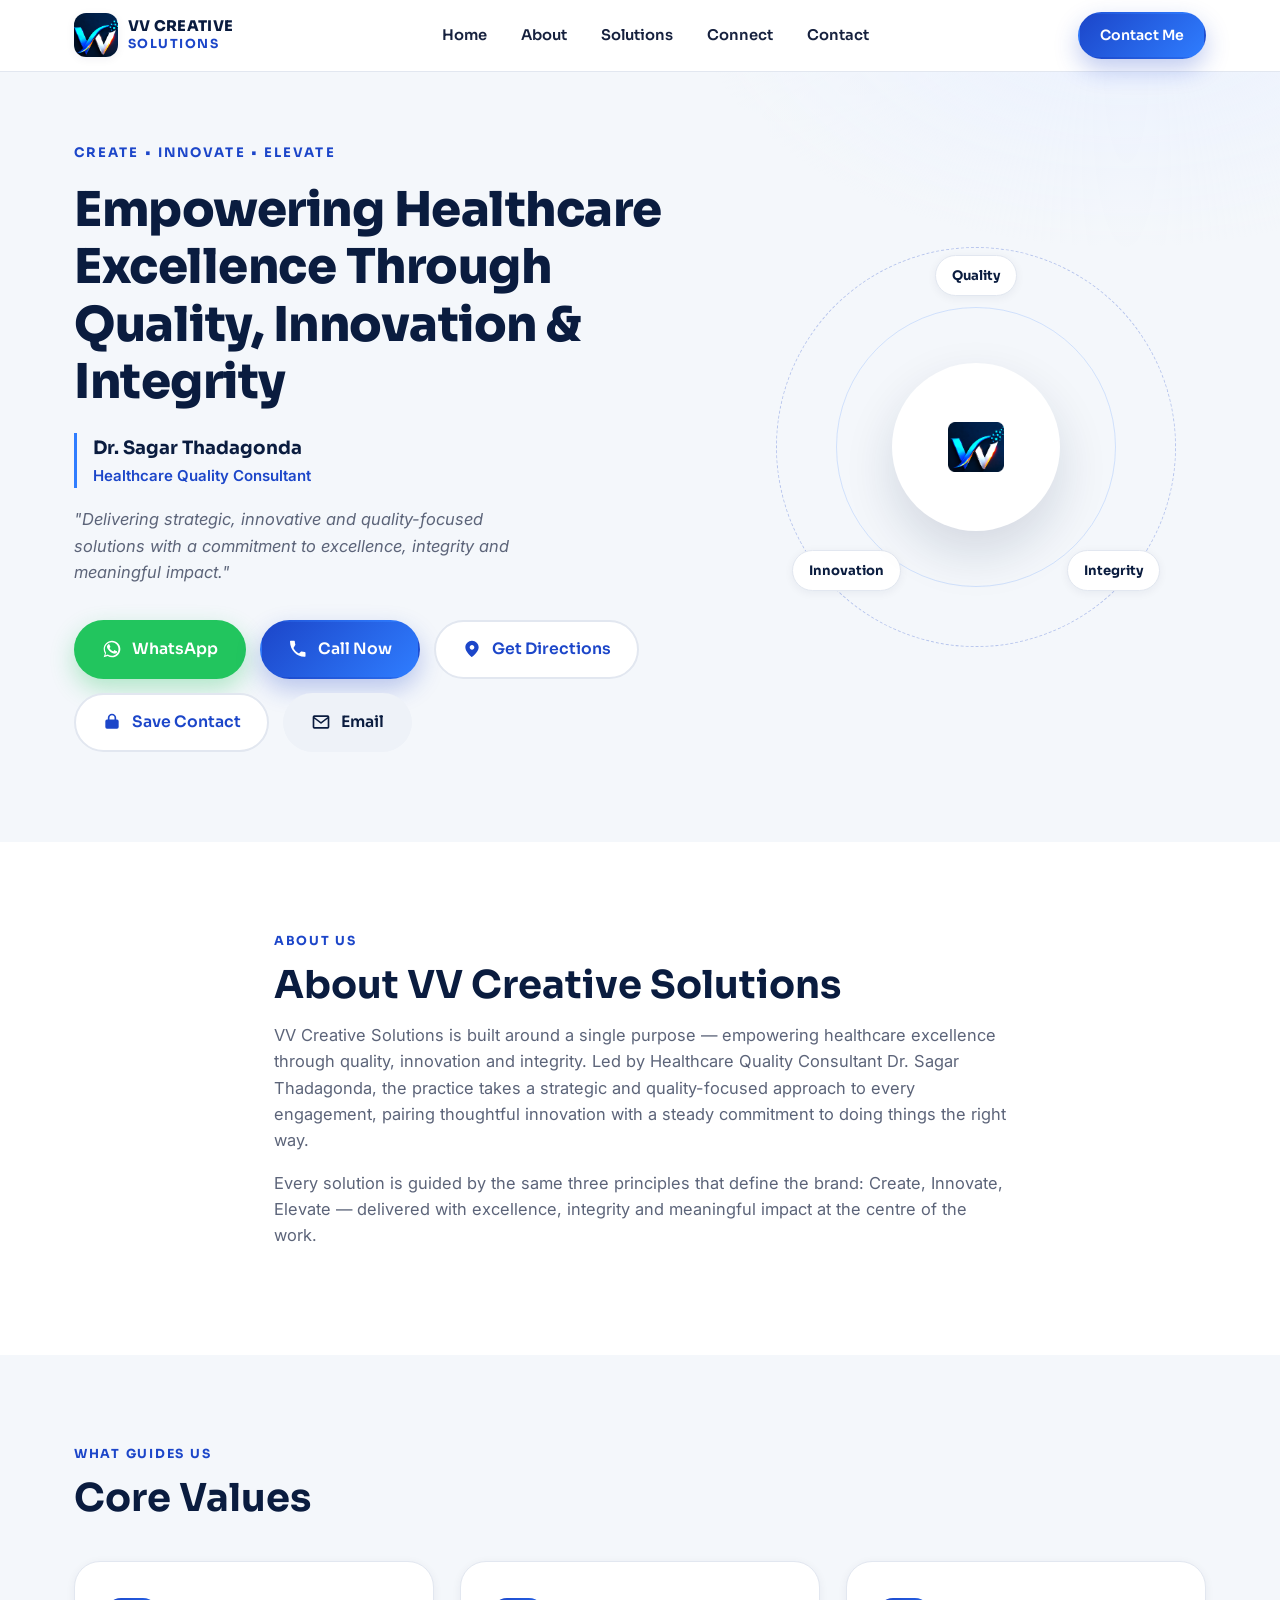
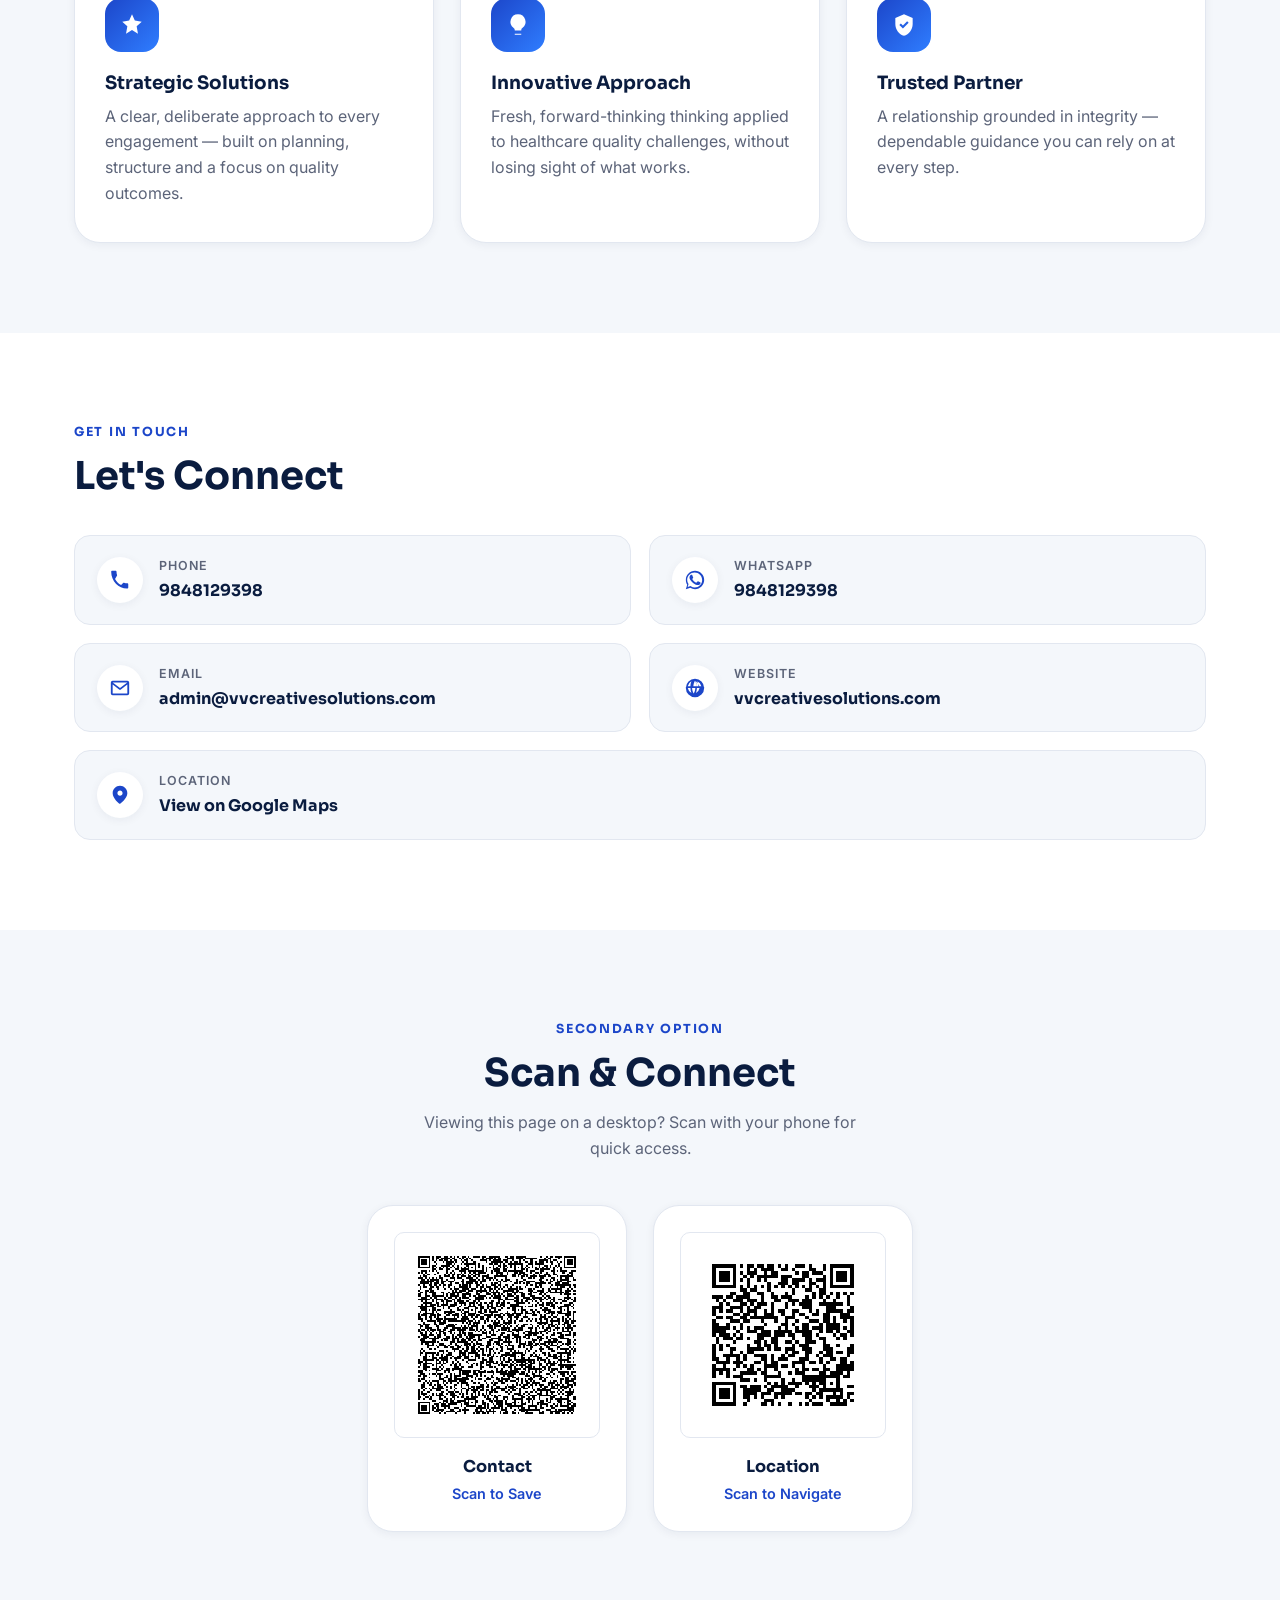
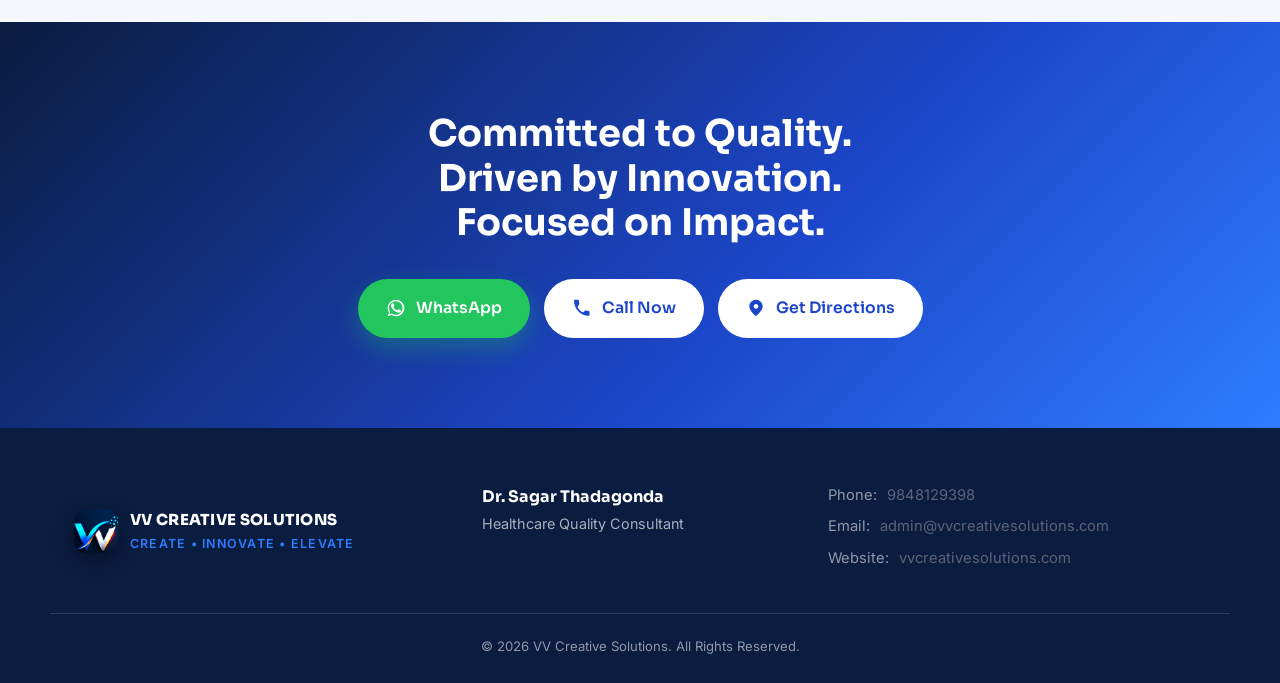
==== commit 5c098426: "Add files via upload" ====
--- a/index.html
+++ b/index.html
@@ -10,10 +10,10 @@
 <meta property="og:title" content="VV Creative Solutions | Dr. Sagar Thadagonda">
 <meta property="og:description" content="Empowering Healthcare Excellence Through Quality, Innovation & Integrity.">
 <meta property="og:type" content="website">
-<meta property="og:image" content="assets/logo.png">
+<meta property="og:image" content="logo.png">
 <meta property="og:url" content="https://vvcreativesolutions.com">
 
-<link rel="icon" type="image/png" href="assets/logo.png">
+<link rel="icon" type="image/png" href="logo.png">
 
 <link rel="preconnect" href="https://fonts.googleapis.com">
 <link rel="preconnect" href="https://fonts.gstatic.com" crossorigin>
@@ -29,7 +29,7 @@
 <header class="site-header" id="top">
   <div class="container header-inner">
     <a href="#top" class="brand" aria-label="VV Creative Solutions home">
-      <img src="assets/logo.png" alt="VV Creative Solutions logo" class="brand-logo">
+      <img src="logo.png" alt="VV Creative Solutions logo" class="brand-logo">
       <span class="brand-name">VV CREATIVE<br><span>SOLUTIONS</span></span>
     </a>
 
@@ -96,7 +96,7 @@
         <div class="orbit-wrap">
           <div class="orbit-ring orbit-ring-outer"></div>
           <div class="orbit-ring orbit-ring-inner"></div>
-          <span class="orbit-logo-plate"><img src="assets/logo.png" alt="" class="orbit-logo"></span>
+          <span class="orbit-logo-plate"><img src="logo.png" alt="" class="orbit-logo"></span>
           <span class="orbit-node node-quality">Quality</span>
           <span class="orbit-node node-innovation">Innovation</span>
           <span class="orbit-node node-integrity">Integrity</span>
@@ -209,7 +209,7 @@
       <div class="qr-cards">
         <div class="qr-card">
           <div class="qr-frame">
-            <img src="assets/contact-qr.png" alt="Contact QR Code">
+            <img src="contact-qr.png" alt="Contact QR Code">
           </div>
           <p class="qr-title">Contact</p>
           <p class="qr-caption">Scan to Save</p>
@@ -217,7 +217,7 @@
 
         <div class="qr-card">
           <div class="qr-frame">
-            <img src="assets/location-qr.png" alt="Location QR Code">
+            <img src="location-qr.png" alt="Location QR Code">
           </div>
           <p class="qr-title">Location</p>
           <p class="qr-caption">Scan to Navigate</p>
@@ -253,7 +253,7 @@
 <footer class="site-footer" id="footer">
   <div class="container footer-inner">
     <div class="footer-brand">
-      <img src="assets/logo.png" alt="VV Creative Solutions logo" class="footer-logo">
+      <img src="logo.png" alt="VV Creative Solutions logo" class="footer-logo">
       <div>
         <p class="footer-brand-name">VV CREATIVE SOLUTIONS</p>
         <p class="footer-tagline">CREATE &bull; INNOVATE &bull; ELEVATE</p>
